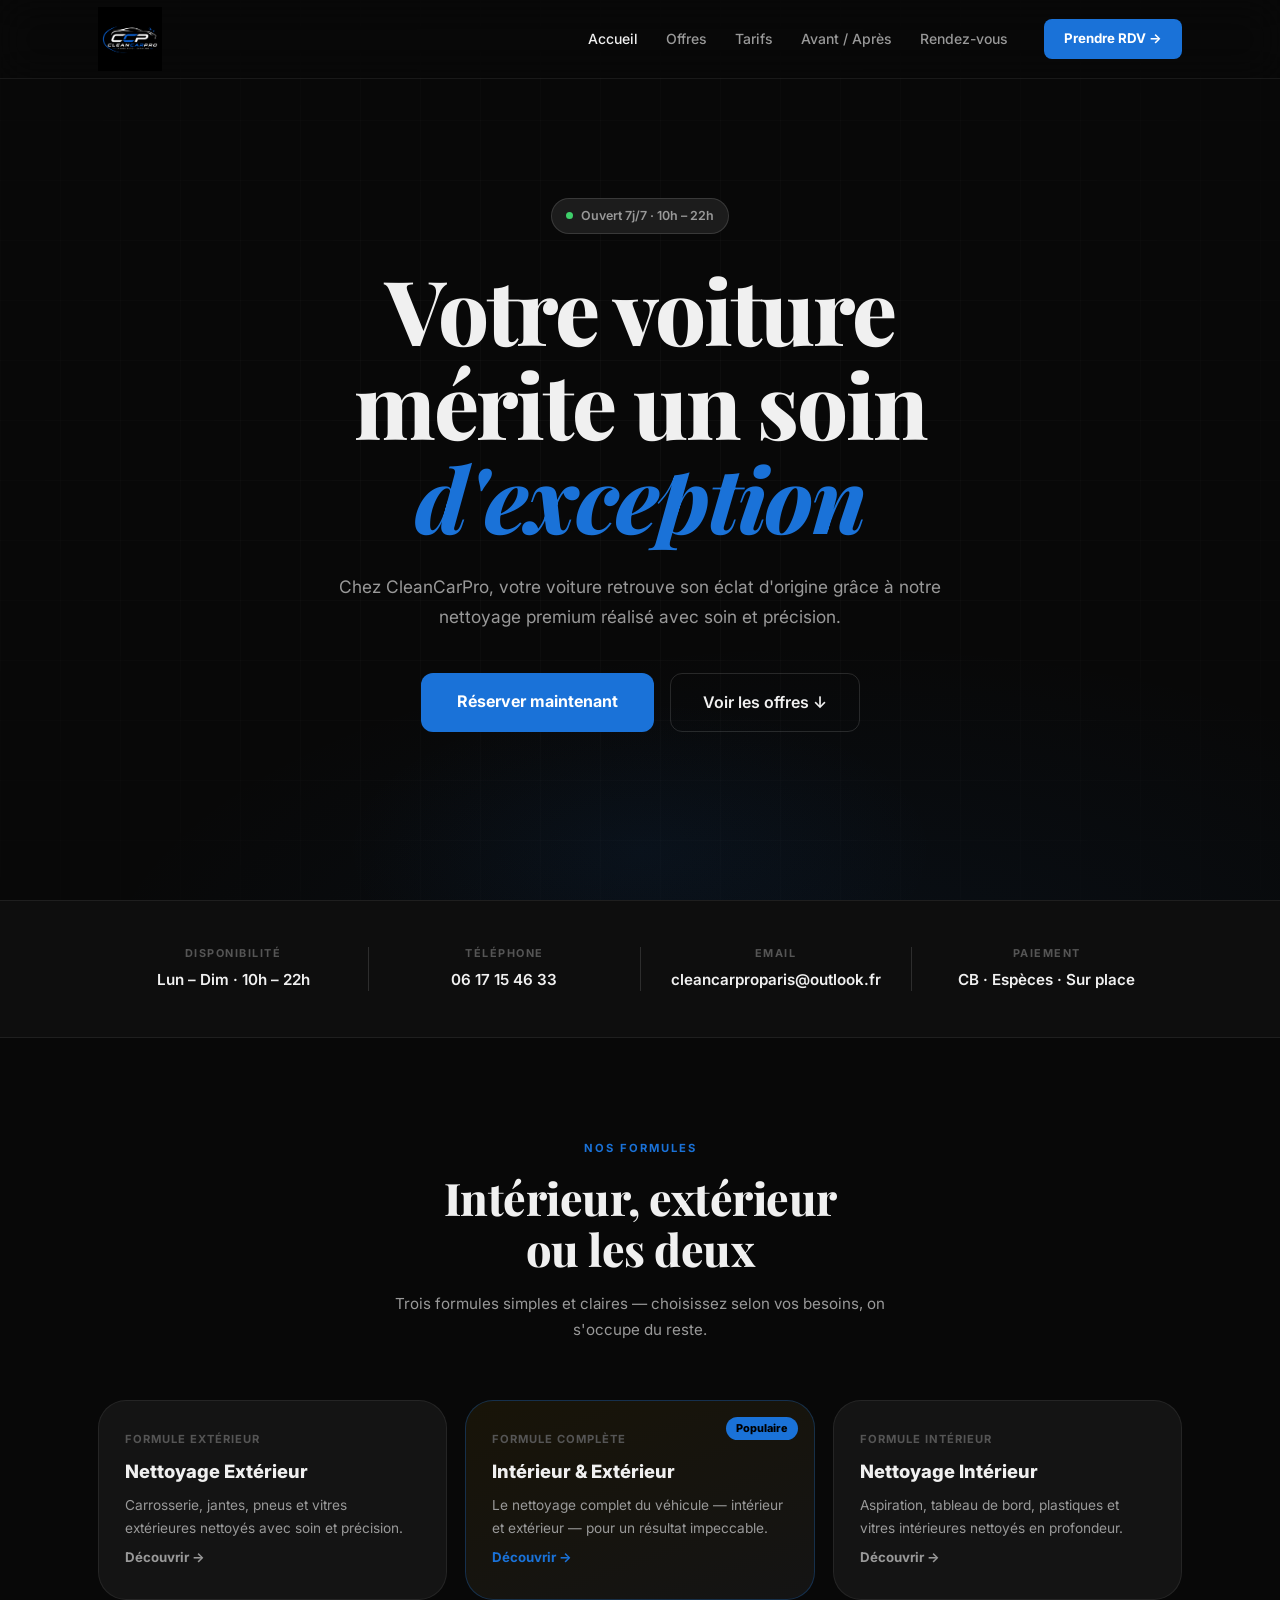
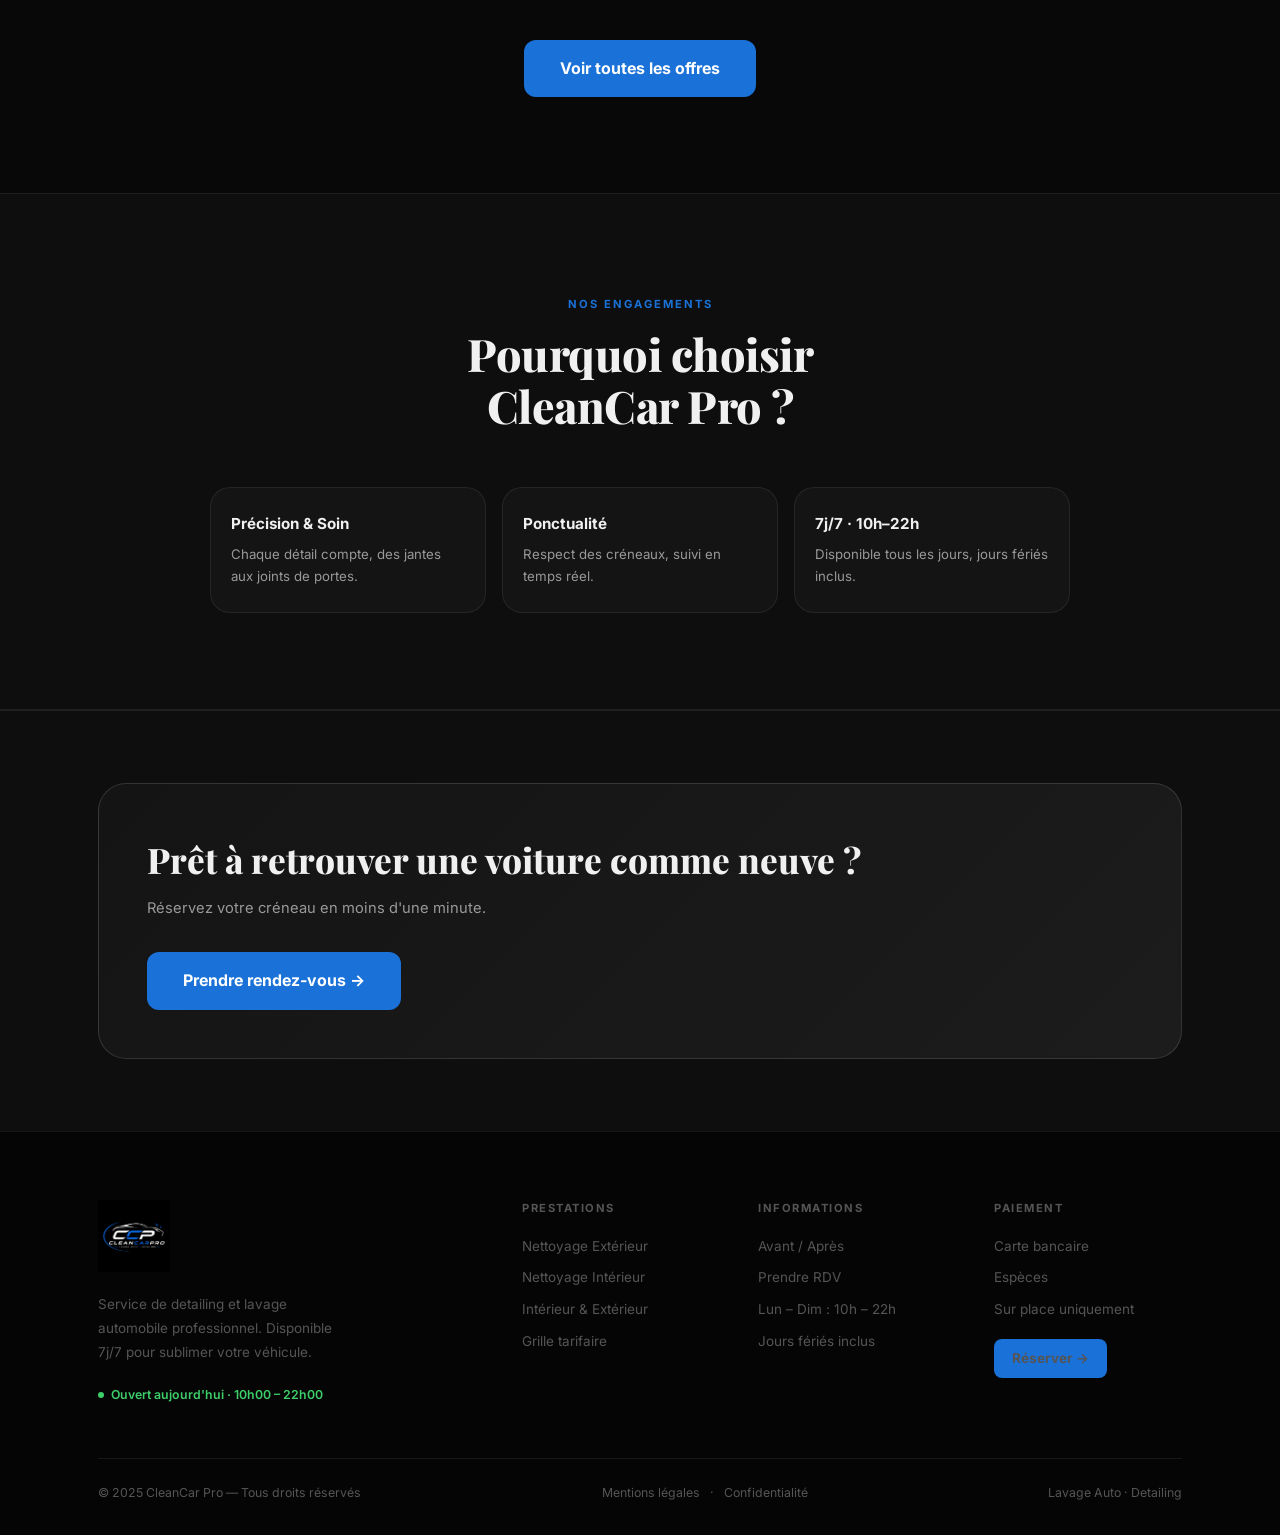
==== index.html @ b474e30a "CleanCar Pro - site complet" ====
<!DOCTYPE html>
<html lang="fr">
<head> <meta charset="UTF-8"/> <meta name="viewport" content="width=device-width, initial-scale=1.0"/> <title>CleanCar Pro — Accueil</title> <link rel="stylesheet" href="style.css"/> <link href="https://fonts.googleapis.com/css2?family=Inter:wght@300;400;500;600;700;800;900&family=Playfair+Display:ital,wght@0,700;0,800;1,700;1,800&display=swap" rel="stylesheet"/>
</head>
<body> <nav id="navbar"> <div class="nav-inner"> <a href="index.html" class="logo"> <img src="logo.png" alt="CleanCar Pro" class="logo-img"/> </a> <ul class="nav-links"> <li><a href="index.html" class="active">Accueil</a></li> <li><a href="offres.html">Offres</a></li> <li><a href="tarifs.html">Tarifs</a></li> <li><a href="avant-apres.html">Avant / Après</a></li> <li><a href="rendez-vous.html">Rendez-vous</a></li> </ul> <a href="rendez-vous.html" class="nav-cta">Prendre RDV →</a> <button class="burger" id="burgerBtn" aria-label="Menu"><span></span><span></span><span></span></button> </div> <div class="mobile-nav" id="mobileNav"> <a href="index.html">Accueil</a> <a href="offres.html">Offres</a> <a href="tarifs.html">Tarifs</a> <a href="avant-apres.html">Avant / Après</a> <a href="rendez-vous.html">Rendez-vous</a> <a href="rendez-vous.html" class="mobile-cta-link">Prendre RDV →</a> </div> </nav> <!--  HERO  --> <section id="hero"> <div class="hero-bg-grid"></div> <div class="hero-glow"></div> <div class="hero-inner"> <div class="hero-left"> <div class="hero-label"> <span class="pulse-dot"></span>
          Ouvert 7j/7 · 10h – 22h
        </div> <h1>Votre voiture<br/>mérite un soin<br/><em>d'exception</em></h1> <p class="hero-desc">Chez CleanCarPro, votre voiture retrouve son éclat d'origine grâce à notre nettoyage premium réalisé avec soin et précision.</p> <div class="hero-ctas"> <a href="rendez-vous.html" class="btn-gold">Réserver maintenant</a> <a href="offres.html" class="btn-ghost">Voir les offres ↓</a> </div> </div> </div> </section> <!-- INFO BAR --> <div class="info-bar"> <div class="container"> <div class="info-bar-row"> <div class="info-bar-item"> <div class="info-bar-label">Disponibilité</div> <div class="info-bar-value">Lun – Dim · 10h – 22h</div> </div> <div class="info-bar-sep"></div> <div class="info-bar-item"> <div class="info-bar-label">Téléphone</div> <div class="info-bar-value"><a href="tel:0617154633">06 17 15 46 33</a></div> </div> <div class="info-bar-sep"></div> <div class="info-bar-item"> <div class="info-bar-label">Email</div> <div class="info-bar-value"><a href="mailto:cleancarproparis@outlook.fr">cleancarproparis@outlook.fr</a></div> </div> <div class="info-bar-sep"></div> <div class="info-bar-item"> <div class="info-bar-label">Paiement</div> <div class="info-bar-value">CB · Espèces · Sur place</div> </div> </div> </div> </div> <!--  FORMULES APERÇU  --> <section class="section-light"> <div class="container"> <div class="section-header"> <div class="section-tag">Nos Formules</div> <h2>Intérieur, extérieur<br/>ou les deux</h2> <p>Trois formules simples et claires — choisissez selon vos besoins, on s'occupe du reste.</p> </div> <div class="cards-3"> <div class="offer-card" data-reveal> <div class="oc-tier">Formule Extérieur</div> <h3>Nettoyage Extérieur</h3> <p>Carrosserie, jantes, pneus et vitres extérieures nettoyés avec soin et précision.</p> <a href="offres.html" class="oc-link">Découvrir →</a> </div> <div class="offer-card featured" data-reveal> <div class="oc-pop">Populaire</div> <div class="oc-tier">Formule Complète</div> <h3>Intérieur & Extérieur</h3> <p>Le nettoyage complet du véhicule — intérieur et extérieur — pour un résultat impeccable.</p> <a href="offres.html" class="oc-link gold">Découvrir →</a> </div> <div class="offer-card" data-reveal> <div class="oc-tier">Formule Intérieur</div> <h3>Nettoyage Intérieur</h3> <p>Aspiration, tableau de bord, plastiques et vitres intérieures nettoyés en profondeur.</p> <a href="offres.html" class="oc-link">Découvrir →</a> </div> </div> <div class="center-cta"> <a href="offres.html" class="btn-gold">Voir toutes les offres</a> </div> </div> </section> <!--  POURQUOI NOUS  --> <section class="section-dark"> <div class="container"> <div class="section-header"> <div class="section-tag">Nos engagements</div> <h2>Pourquoi choisir<br/>CleanCar Pro ?</h2> </div> <div class="why-grid"> <div class="why-item" data-reveal><h4>Précision & Soin</h4><p>Chaque détail compte, des jantes aux joints de portes.</p></div> <div class="why-item" data-reveal><h4>Ponctualité</h4><p>Respect des créneaux, suivi en temps réel.</p></div> <div class="why-item" data-reveal><h4>7j/7 · 10h–22h</h4><p>Disponible tous les jours, jours fériés inclus.</p></div> </div> </div> </section> <!--  CTA BANNER  --> <section class="cta-banner"> <div class="container"> <div class="cta-banner-inner"> <div> <h2>Prêt à retrouver une voiture comme neuve ?</h2> <p>Réservez votre créneau en moins d'une minute.</p> </div> <a href="rendez-vous.html" class="btn-gold">Prendre rendez-vous →</a> </div> </div> </section> <footer id="site-footer"> <div class="container"> <div class="footer-top"> <div class="footer-brand"> <a href="index.html" class="logo" style="display:inline-block;margin-bottom:14px"> <img src="logo.png" alt="CleanCar Pro" class="footer-logo-img"/> </a> <p>Service de detailing et lavage automobile professionnel. Disponible 7j/7 pour sublimer votre véhicule.</p> <div class="footer-open"><span class="live-dot"></span> Ouvert aujourd'hui · 10h00 – 22h00</div> </div> <div class="footer-col"> <h5>Prestations</h5> <ul> <li><a href="offres.html">Nettoyage Extérieur</a></li> <li><a href="offres.html">Nettoyage Intérieur</a></li> <li><a href="offres.html">Intérieur & Extérieur</a></li> <li><a href="tarifs.html">Grille tarifaire</a></li> </ul> </div> <div class="footer-col"> <h5>Informations</h5> <ul> <li><a href="avant-apres.html">Avant / Après</a></li> <li><a href="rendez-vous.html">Prendre RDV</a></li> <li>Lun – Dim : 10h – 22h</li> <li>Jours fériés inclus</li> </ul> </div> <div class="footer-col"> <h5>Paiement</h5> <ul> <li> Carte bancaire</li> <li> Espèces</li> <li> Sur place uniquement</li> </ul> <a href="rendez-vous.html" class="footer-rdv">Réserver →</a> </div> </div> <div class="footer-bottom"> <span>© 2025 CleanCar Pro — Tous droits réservés</span> <div class="footer-legal-links"><a href="mentions-legales.html">Mentions légales</a><span>·</span><a href="confidentialite.html">Confidentialité</a></div> <span>Lavage Auto · Detailing</span> </div> </div> </footer> <script src="script.js"></script>
</body>
</html>
---- style.css ----
/* ════════════════════════════════════════════
   RESET & VARIABLES
════════════════════════════════════════════ */
*, *::before, *::after { box-sizing: border-box; margin: 0; padding: 0; }
:root {
  --bg:       #080808;
  --bg1:      #0e0e0e;
  --bg2:      #141414;
  --bg3:      #1c1c1c;
  --bg4:      #242424;
  --b:        rgba(255,255,255,0.07);
  --b2:       rgba(255,255,255,0.13);
  --gold:     #1a72d8;
  --gold2:    #3d8fe8;
  --green:    #3ecf6a;
  --text:     #f0f0f0;
  --text2:    #999;
  --text3:    #555;
  --r:        12px;
  --rl:       20px;
  --rxl:      28px;
}
html { scroll-behavior: smooth; }
body { font-family: 'Inter', sans-serif; background: var(--bg); color: var(--text); overflow-x: hidden; line-height: 1.6; }
.container { max-width: 1140px; margin: 0 auto; padding: 0 28px; }
a { text-decoration: none; }

/* ════════════════════════════════════════════
   TOPBAR
════════════════════════════════════════════ */

/* ════════════════════════════════════════════
   NAVBAR
════════════════════════════════════════════ */
#navbar {
  position: fixed; top: 0; left: 0; right: 0; z-index: 200;
  background: rgba(8,8,8,0.75);
  backdrop-filter: blur(20px);
  -webkit-backdrop-filter: blur(20px);
  border-bottom: 1px solid var(--b);
  transition: background .3s;
}
#navbar.solid { background: rgba(8,8,8,0.98); }
.nav-inner {
  max-width: 1140px; margin: 0 auto; padding: 0 28px;
  height: 78px; display: flex; align-items: center; justify-content: flex-start; gap: 36px;
}
.logo { display: flex; align-items: center; gap: 10px; }
.logo-mark {
  width: 34px; height: 34px; background: var(--gold); border-radius: 8px;
  display: flex; align-items: center; justify-content: center;
  font-weight: 900; font-size: .72rem; color: #000; letter-spacing: .5px; flex-shrink: 0;
}
.logo-text { font-size: 1.05rem; font-weight: 800; color: var(--text); letter-spacing: -.2px; }
.logo-text span { color: var(--gold); }
.logo-img {
  height: 64px;
  width: auto;
  display: block;
  object-fit: contain;
}
.nav-links { display: flex; list-style: none; gap: 28px; margin-left: auto; }
.nav-links a { color: var(--text2); font-size: .875rem; font-weight: 500; transition: color .2s; }
.nav-links a:hover, .nav-links a.active { color: var(--text); }
.nav-cta {
  background: var(--gold); color: #fff; padding: 9px 20px; border-radius: 8px;
  font-weight: 700; font-size: .83rem; white-space: nowrap; flex-shrink: 0;
  transition: background .2s, transform .15s;
}
.nav-cta:hover { background: var(--gold2); transform: translateY(-1px); }
.burger { display: none; flex-direction: column; gap: 5px; background: none; border: none; cursor: pointer; margin-left: auto; }
.burger span { display: block; width: 22px; height: 2px; background: var(--text); border-radius: 2px; transition: .3s; }
.burger.open span:nth-child(1) { transform: rotate(45deg) translate(5px,5px); }
.burger.open span:nth-child(2) { opacity: 0; }
.burger.open span:nth-child(3) { transform: rotate(-45deg) translate(5px,-5px); }
.mobile-nav { display: none; flex-direction: column; border-top: 1px solid var(--b); padding: 12px 28px 20px; gap: 2px; }
.mobile-nav.show { display: flex; }
.mobile-nav a { color: var(--text2); padding: 11px 0; font-size: .98rem; font-weight: 500; border-bottom: 1px solid var(--b); }
.mobile-nav a:hover { color: var(--text); }
.mobile-cta-link { margin-top: 12px !important; text-align: center; background: var(--gold); color: #fff !important; padding: 13px; border-radius: 10px; font-weight: 700; border: none; }

/* ════════════════════════════════════════════
   HERO (PAGE ACCUEIL)
════════════════════════════════════════════ */
#hero {
  min-height: 100vh; display: flex; align-items: center;
  padding: 130px 48px 100px; position: relative; overflow: hidden;
  background: radial-gradient(ellipse 90% 60% at 65% 110%, rgba(26,114,216,.07) 0%, transparent 65%), #080808;
}
.hero-bg-grid {
  position: absolute; inset: 0; opacity: .4;
  background-image: linear-gradient(var(--b) 1px, transparent 1px), linear-gradient(90deg, var(--b) 1px, transparent 1px);
  background-size: 60px 60px;
  mask-image: radial-gradient(ellipse 80% 80% at 50% 50%, black, transparent);
}
.hero-glow {
  position: absolute; bottom: -100px; left: 50%; transform: translateX(-50%);
  width: 600px; height: 300px;
  background: radial-gradient(ellipse, rgba(26,114,216,.06) 0%, transparent 70%);
  pointer-events: none;
}
.hero-inner {
  max-width: 1400px; margin: 0 auto; width: 100%;
  display: flex; flex-direction: column; align-items: center; text-align: center; position: relative;
}
.hero-right { display: none; }
.hero-label {
  display: inline-flex; align-items: center; gap: 8px;
  background: var(--bg3); border: 1px solid var(--b2);
  padding: 7px 14px; border-radius: 100px;
  font-size: .78rem; font-weight: 600; color: var(--text2); margin: 0 auto 28px; width: fit-content;
}
.pulse-dot {
  width: 7px; height: 7px; border-radius: 50%; background: var(--green);
  animation: pulse 2s infinite;
}
@keyframes pulse {
  0%   { box-shadow: 0 0 0 0 rgba(62,207,106,.5); }
  70%  { box-shadow: 0 0 0 7px rgba(62,207,106,0); }
  100% { box-shadow: 0 0 0 0 rgba(62,207,106,0); }
}
.hero-left h1 {
  font-family: 'Playfair Display', serif;
  font-size: clamp(3.4rem, 7vw, 6.5rem); font-weight: 800;
  line-height: 1.05; letter-spacing: -2px; margin-bottom: 28px;
}
.hero-left h1 em { color: var(--gold); font-style: italic; }
.hero-desc { font-size: 1.08rem; color: var(--text2); line-height: 1.75; max-width: 680px; margin: 0 auto 40px; }
.hero-ctas { display: flex; gap: 16px; flex-wrap: wrap; margin-bottom: 0; justify-content: center; }
.hero-pills { display: flex; gap: 20px; flex-wrap: wrap; justify-content: center; }
.pill {
  display: flex; align-items: center; gap: 7px;
  background: var(--bg2); border: 1px solid var(--b);
  padding: 8px 14px; border-radius: 100px;
  font-size: .78rem; font-weight: 500; color: var(--text2);
}

/* ════════════════════════════════════════════
   INFO BAR
════════════════════════════════════════════ */
.info-bar {
  background: var(--bg1);
  border-top: 1px solid var(--b);
  border-bottom: 1px solid var(--b);
  padding: 32px 0;
}
.info-bar-row {
  display: flex; align-items: center; justify-content: center;
  flex-wrap: wrap; gap: 0;
}
.info-bar-item {
  flex: 1; min-width: 180px; text-align: center; padding: 12px 24px;
}
.info-bar-label {
  font-size: .68rem; font-weight: 700; text-transform: uppercase;
  letter-spacing: 1.5px; color: var(--text3); margin-bottom: 6px;
}
.info-bar-value {
  font-size: .95rem; font-weight: 600; color: var(--text);
}
.info-bar-value a {
  color: var(--text); transition: color .2s;
}
.info-bar-value a:hover { color: var(--gold); }
.info-bar-sep {
  width: 1px; height: 44px; background: var(--b2); flex-shrink: 0;
}

/* ════════════════════════════════════════════
   SECTIONS
════════════════════════════════════════════ */
/* ════════════════════════════════════════════
   BARRE CONTACT
════════════════════════════════════════════ */
.contact-bar {
  background: var(--bg2);
  border-top: 1px solid var(--b);
  border-bottom: 1px solid var(--b);
}
.contact-bar-inner {
  max-width: 1140px; margin: 0 auto; padding: 0 28px;
  height: 56px; display: flex; align-items: center; justify-content: center;
  gap: 32px;
}
.contact-bar-item {
  display: flex; align-items: center; gap: 8px;
  font-size: .85rem; font-weight: 500; color: var(--text2);
  text-decoration: none; transition: color .2s;
}
.contact-bar-item:hover { color: var(--text); }
.contact-bar-icon { font-size: .95rem; }
.contact-bar-sep {
  width: 1px; height: 20px; background: var(--b2);
}

.section-light { background: var(--bg); padding: 96px 0; }
.section-dark { background: var(--bg1); padding: 96px 0; border-top: 1px solid var(--b); border-bottom: 1px solid var(--b); }
.section-header { text-align: center; margin-bottom: 56px; }
.section-tag { display: inline-block; font-size: .7rem; font-weight: 700; letter-spacing: 2px; text-transform: uppercase; color: var(--gold); margin-bottom: 14px; }
.section-header h2 {
  font-family: 'Playfair Display', serif;
  font-size: clamp(1.9rem, 3.5vw, 2.8rem); font-weight: 800;
  line-height: 1.15; letter-spacing: -.5px; margin-bottom: 16px;
}
.section-header p { font-size: .95rem; color: var(--text2); max-width: 500px; margin: 0 auto; line-height: 1.75; }

/* ════════════════════════════════════════════
   PAGE HERO
════════════════════════════════════════════ */
.page-hero {
  background: var(--bg1); border-bottom: 1px solid var(--b);
  padding: 130px 0 72px; text-align: center;
}
.page-hero .section-tag { margin-bottom: 14px; }
.page-hero h1 {
  font-family: 'Playfair Display', serif;
  font-size: clamp(2.2rem, 4vw, 3.4rem); font-weight: 800;
  line-height: 1.15; letter-spacing: -.5px; margin-bottom: 18px;
}
.page-hero p { font-size: .98rem; color: var(--text2); max-width: 520px; margin: 0 auto; line-height: 1.75; }

/* ════════════════════════════════════════════
   BUTTONS
════════════════════════════════════════════ */
.btn-gold {
  display: inline-block; background: var(--gold); color: #fff;
  padding: 16px 36px; border-radius: 12px; font-weight: 700; font-size: 1rem;
  border: none; cursor: pointer; transition: background .2s, transform .15s, box-shadow .2s;
}
.btn-gold:hover { background: var(--gold2); transform: translateY(-2px); box-shadow: 0 8px 28px rgba(26,114,216,.3); }
.btn-ghost {
  display: inline-block; background: transparent; color: var(--text);
  padding: 16px 32px; border-radius: 12px; font-weight: 600; font-size: 1rem;
  border: 1px solid var(--b2); cursor: pointer; transition: border-color .2s, background .2s;
}
.btn-ghost:hover { border-color: rgba(255,255,255,.25); background: var(--bg3); }

/* ════════════════════════════════════════════
   CARDS ACCUEIL
════════════════════════════════════════════ */
.cards-3 { display: grid; grid-template-columns: repeat(3,1fr); gap: 18px; margin-bottom: 40px; }
.offer-card {
  background: var(--bg2); border: 1px solid var(--b);
  border-radius: var(--rxl); padding: 30px 26px;
  display: flex; flex-direction: column; gap: 8px; position: relative;
  transition: transform .3s, border-color .3s, box-shadow .3s;
}
.offer-card:hover { transform: translateY(-5px); border-color: var(--b2); box-shadow: 0 20px 60px rgba(0,0,0,.4); }
.offer-card.featured { border-color: rgba(26,114,216,.3); background: linear-gradient(160deg, #181408, #141414); }
.offer-card.featured:hover { border-color: rgba(26,114,216,.6); box-shadow: 0 20px 60px rgba(26,114,216,.1); }
.oc-pop { position: absolute; top: 16px; right: 16px; background: var(--gold); color: #000; font-size: .68rem; font-weight: 800; padding: 3px 10px; border-radius: 100px; }
.oc-icon:empty { display: none; }
.oc-icon { font-size: 1.8rem; }
.oc-tier { font-size: .7rem; font-weight: 700; color: var(--text3); text-transform: uppercase; letter-spacing: 1px; }
.offer-card h3 { font-size: 1.15rem; font-weight: 800; }
.offer-card p { font-size: .855rem; color: var(--text2); line-height: 1.65; flex: 1; }
.oc-link { font-size: .83rem; font-weight: 700; color: var(--text2); transition: color .2s; }
.oc-link:hover, .oc-link.gold { color: var(--gold); }
.center-cta { text-align: center; }

/* ════════════════════════════════════════════
   WHY GRID
════════════════════════════════════════════ */
.why-grid { display: grid; grid-template-columns: repeat(3,1fr); gap: 16px; max-width: 860px; margin: 0 auto; }
.why-item {
  background: var(--bg2); border: 1px solid var(--b);
  border-radius: var(--rl); padding: 24px 20px;
  transition: transform .25s;
}
.why-item:hover { transform: translateY(-3px); }
.why-icon:empty { display: none; }
.why-icon { font-size: 1.6rem; margin-bottom: 12px; }
.why-item h4 { font-size: .95rem; font-weight: 700; margin-bottom: 8px; }
.why-item p { font-size: .83rem; color: var(--text2); line-height: 1.65; }

/* ════════════════════════════════════════════
   CTA BANNER
════════════════════════════════════════════ */
.cta-banner { background: var(--bg1); border-top: 1px solid var(--b); padding: 72px 0; }
.cta-banner-inner {
  display: flex; align-items: center; justify-content: space-between;
  gap: 32px; flex-wrap: wrap;
  background: linear-gradient(135deg, var(--bg2), var(--bg3));
  border: 1px solid var(--b2); border-radius: var(--rxl);
  padding: 48px 48px;
}
.cta-banner-inner h2 { font-family: 'Playfair Display', serif; font-size: clamp(1.5rem,3vw,2.2rem); font-weight: 800; margin-bottom: 8px; }
.cta-banner-inner p { font-size: .92rem; color: var(--text2); }

/* ════════════════════════════════════════════
   SERVICES (PAGE OFFRES)
════════════════════════════════════════════ */
.services-layout { display: grid; grid-template-columns: repeat(3,1fr); gap: 20px; }
.svc-card {
  background: var(--bg2); border: 1px solid var(--b);
  border-radius: var(--rxl); padding: 36px 28px;
  display: flex; flex-direction: column; position: relative;
  transition: transform .3s, border-color .3s, box-shadow .3s;
}
.svc-card:hover { transform: translateY(-5px); border-color: var(--b2); box-shadow: 0 24px 64px rgba(0,0,0,.45); }
.svc-card.svc-featured { border-color: rgba(26,114,216,.3); background: linear-gradient(160deg,#181408,#141414); }
.svc-card.svc-featured:hover { border-color: rgba(26,114,216,.6); box-shadow: 0 24px 64px rgba(26,114,216,.1); }
.svc-pop-badge { position: absolute; top: 20px; right: 20px; background: var(--gold); color: #000; font-size: .68rem; font-weight: 800; padding: 4px 10px; border-radius: 100px; }
.svc-num { font-size: .68rem; font-weight: 800; color: var(--text3); letter-spacing: 2px; margin-bottom: 18px; }
.svc-icon-wrap {
  width: 50px; height: 50px; background: var(--gold);
  border-radius: var(--r); margin-bottom: 22px;
  opacity: 0.15;
}
.svc-icon-wrap:empty { display: none; }
.svc-featured .svc-icon-wrap { background: rgba(26,114,216,.1); border-color: rgba(26,114,216,.3); }
.svc-tier { font-size: .7rem; font-weight: 700; color: var(--text3); text-transform: uppercase; letter-spacing: 1px; margin-bottom: 7px; }
.svc-tier.gold { color: var(--gold); }
.svc-card h3 { font-size: 1.25rem; font-weight: 800; margin-bottom: 10px; }
.svc-card > p { font-size: .858rem; color: var(--text2); line-height: 1.7; margin-bottom: 20px; }
.svc-list { list-style: none; display: flex; flex-direction: column; gap: 8px; margin-bottom: 28px; flex: 1; }
.svc-list li { font-size: .835rem; color: var(--text2); padding-left: 18px; position: relative; }
.svc-list li::before { content: '✓'; position: absolute; left: 0; color: var(--green); font-weight: 700; font-size: .75rem; top: 1px; }
.svc-featured .svc-list li::before { color: var(--gold); }
.svc-bottom { display: flex; align-items: center; justify-content: space-between; padding-top: 20px; border-top: 1px solid var(--b); margin-top: auto; gap: 12px; }
.svc-price { font-size: .8rem; color: var(--text3); }
.svc-price strong { color: var(--text); font-size: .92rem; }
.gold-text { color: var(--gold) !important; }
.btn-svc {
  background: var(--bg3); color: var(--text); border: 1px solid var(--b2);
  padding: 9px 18px; border-radius: 8px; font-size: .8rem; font-weight: 600;
  cursor: pointer; transition: all .2s; white-space: nowrap;
}
.btn-svc:hover { background: var(--bg4); }
.btn-svc-gold { background: var(--gold); color: #fff; border-color: var(--gold); }
.btn-svc-gold:hover { background: var(--gold2); border-color: var(--gold2); }

/* ADD-ONS */
.addons-grid { display: grid; grid-template-columns: repeat(4,1fr); gap: 16px; }
.addon-card {
  background: var(--bg2); border: 1px solid var(--b);
  border-radius: var(--rl); padding: 22px 20px;
  display: flex; gap: 14px; align-items: flex-start;
  transition: transform .25s, border-color .25s;
}
.addon-card:hover { transform: translateY(-3px); border-color: var(--b2); }
.addon-icon { font-size: 1.8rem; flex-shrink: 0; }
.addon-card strong { display: block; font-size: .9rem; font-weight: 700; margin-bottom: 5px; }
.addon-card p { font-size: .8rem; color: var(--text2); line-height: 1.55; margin: 0; }

/* ════════════════════════════════════════════
   TARIFS
════════════════════════════════════════════ */
.tarif-wrap { border-radius: var(--rl); overflow: hidden; border: 1px solid var(--b); margin-bottom: 20px; }
.tarif-table { width: 100%; border-collapse: collapse; }
.tarif-table thead { background: var(--bg3); }
.tarif-table th { padding: 16px 20px; text-align: left; border-bottom: 1px solid var(--b); }
.th-inner { display: flex; align-items: center; gap: 8px; font-size: .78rem; font-weight: 700; color: var(--text2); text-transform: uppercase; letter-spacing: .5px; }
.tarif-table td { padding: 18px 20px; border-bottom: 1px solid var(--b); }
.tarif-table tbody tr:last-child td { border-bottom: none; }
.tarif-table tbody tr:hover td { background: rgba(255,255,255,.02); }
.row-highlight td { background: rgba(26,114,216,.03); }
.row-highlight:hover td { background: rgba(26,114,216,.06) !important; }
.tarif-name { display: flex; align-items: center; gap: 8px; font-weight: 600; font-size: .9rem; }
.pop-chip { background: rgba(26,114,216,.15); color: var(--gold); font-size: .67rem; font-weight: 700; padding: 2px 8px; border-radius: 100px; }
.price { font-weight: 700; font-size: .95rem; color: var(--text2); }
.price.gold { color: var(--gold); }
.tarif-note { text-align: center; font-size: .82rem; color: var(--text3); padding: 13px 20px; background: var(--bg2); border: 1px solid var(--b); border-radius: var(--r); margin-bottom: 44px; display: block; }

/* PAYMENT */
.payment-block { background: var(--bg2); border: 1px solid var(--b); border-radius: var(--rxl); padding: 40px; }
.pay-title-row { display: flex; align-items: center; justify-content: space-between; flex-wrap: wrap; gap: 12px; margin-bottom: 10px; }
.pay-title-row h3 { font-size: 1.2rem; font-weight: 800; }
.secure-badge { background: rgba(62,207,106,.1); color: var(--green); border: 1px solid rgba(62,207,106,.25); padding: 5px 14px; border-radius: 100px; font-size: .77rem; font-weight: 700; }
.payment-block > p { color: var(--text2); font-size: .9rem; margin-bottom: 26px; }
.pay-methods { display: flex; align-items: center; gap: 20px; flex-wrap: wrap; }
.pay-method { display: flex; align-items: center; gap: 14px; background: var(--bg3); border: 1px solid var(--b2); border-radius: var(--rl); padding: 18px 24px; flex: 1; min-width: 190px; }
.pay-icon { font-size: 1.9rem; }
.pay-method strong { display: block; font-size: .95rem; font-weight: 700; }
.pay-method span { font-size: .78rem; color: var(--text3); }
.pay-or { color: var(--text3); font-size: .85rem; font-weight: 600; flex-shrink: 0; }

/* FAQ */
.faq-block { margin-top: 60px; }
.faq-list { display: flex; flex-direction: column; gap: 12px; }
.faq-item { background: var(--bg2); border: 1px solid var(--b); border-radius: var(--rl); padding: 22px 26px; }
.faq-q { font-weight: 700; font-size: .95rem; margin-bottom: 8px; }
.faq-a { font-size: .875rem; color: var(--text2); line-height: 1.7; }

/* ════════════════════════════════════════════
   AVANT / APRÈS
════════════════════════════════════════════ */
.aa-grid { display: grid; grid-template-columns: repeat(3,1fr); gap: 22px; margin-bottom: 28px; }
.aa-item { display: flex; flex-direction: column; gap: 14px; }
.aa-label-row { display: flex; align-items: center; justify-content: space-between; }
.aa-badge { font-size: .72rem; font-weight: 700; padding: 4px 12px; border-radius: 100px; background: rgba(26,114,216,.12); color: var(--gold); border: 1px solid rgba(26,114,216,.25); }
.aa-badge.prestige { background: rgba(160,110,240,.12); color: #a06ef0; border-color: rgba(160,110,240,.25); }
.aa-badge.essentiel { background: rgba(62,207,106,.1); color: var(--green); border-color: rgba(62,207,106,.25); }
.aa-vehicle { font-size: .75rem; color: var(--text3); font-weight: 600; }
.slider-wrap {
  position: relative; width: 100%; height: 240px;
  border-radius: var(--rl); overflow: hidden; cursor: ew-resize;
  border: 1px solid var(--b2); user-select: none;
}
.slider-before, .slider-after { position: absolute; inset: 0; }
.slider-after { clip-path: inset(0 50% 0 0); transition: none; }
.fake-img {
  width: 100%; height: 100%; position: relative;
  display: flex; align-items: center; justify-content: center;
}
/* Before = dark grungy */
.before-img { background: linear-gradient(135deg, #1a1208 0%, #2a1e0a 40%, #3d2d12 100%); }
.b2 { background: linear-gradient(135deg, #130d18 0%, #1e1024 40%, #2d1830 100%); }
.b3 { background: linear-gradient(135deg, #0a1018 0%, #0d1520 40%, #121a28 100%); }
/* After = bright clean */
.after-img { background: linear-gradient(135deg, #0a1a0f 0%, #0d2218 40%, #103020 100%); }
.a2 { background: linear-gradient(135deg, #0d0a1a 0%, #120d22 40%, #18103a 100%); }
.a3 { background: linear-gradient(135deg, #070e18 0%, #0a1220 40%, #0e1930 100%); }
.img-overlay { position: absolute; inset: 0; }
.dirty {
  background: repeating-linear-gradient(
    45deg, rgba(180,120,0,.04) 0px, rgba(180,120,0,.04) 2px,
    transparent 2px, transparent 8px
  );
}
.dirty::after {
  content: ''; position: absolute; inset: 0;
  background: radial-gradient(ellipse 60% 40% at 50% 50%, rgba(100,60,0,.15) 0%, transparent 70%);
}
.clean { background: radial-gradient(ellipse 60% 60% at 50% 50%, rgba(26,114,216,.04) 0%, transparent 70%); }
.img-label {
  font-size: .72rem; font-weight: 800; letter-spacing: 2px;
  color: rgba(255,255,255,.7); text-transform: uppercase;
  background: rgba(0,0,0,.5); padding: 5px 12px; border-radius: 100px;
  border: 1px solid rgba(255,255,255,.15);
}
.img-label.after { color: rgba(26,114,216,.9); border-color: rgba(26,114,216,.3); }
.slider-label-before {
  position: absolute; top: 12px; left: 12px; z-index: 11; pointer-events: none;
}
.slider-label-after {
  position: absolute; top: 12px; right: 12px; z-index: 11; pointer-events: none;
}
.slider-handle {
  position: absolute; top: 0; bottom: 0; left: 50%;
  transform: translateX(-50%); width: 3px; z-index: 10;
  display: flex; flex-direction: column; align-items: center; cursor: ew-resize;
}
.handle-line { flex: 1; width: 2px; background: rgba(255,255,255,.6); }
.handle-btn {
  width: 36px; height: 36px; border-radius: 50%;
  background: var(--gold); color: #fff;
  display: flex; align-items: center; justify-content: center;
  font-size: .85rem; font-weight: 900; flex-shrink: 0;
  box-shadow: 0 4px 16px rgba(26,114,216,.4);
}
.aa-desc { font-size: .8rem; color: var(--text3); line-height: 1.6; }
.aa-notice { text-align: center; font-size: .78rem; color: var(--text3); padding: 14px; background: var(--bg2); border: 1px solid var(--b); border-radius: var(--r); }

/* REVIEW FORM */
.review-form-wrap {
  background: var(--bg2); border: 1px solid var(--b);
  border-radius: var(--rxl); padding: 36px;
  max-width: 700px; margin: 0 auto;
}
.star-rating { display: flex; gap: 8px; font-size: 2rem; cursor: pointer; margin-top: 4px; }
.star-rating span { color: var(--text3); transition: color .15s; user-select: none; line-height: 1; }
.star-rating span.active { color: var(--gold); }
.no-reviews-msg { text-align: center; color: var(--text3); font-size: .9rem; padding: 40px 0; }

/* REVIEWS */
.reviews-grid { display: grid; grid-template-columns: repeat(3,1fr); gap: 18px; }
.review-card { background: var(--bg2); border: 1px solid var(--b); border-radius: var(--rl); padding: 28px; display: flex; flex-direction: column; gap: 12px; }
.review-stars { color: var(--gold); font-size: 1rem; letter-spacing: 2px; }
.review-card p { font-size: .875rem; color: var(--text2); line-height: 1.7; flex: 1; font-style: italic; }
.review-author { display: flex; align-items: center; gap: 12px; }
.review-avatar { width: 36px; height: 36px; border-radius: 50%; background: var(--gold); color: #000; display: flex; align-items: center; justify-content: center; font-weight: 800; font-size: .85rem; flex-shrink: 0; }
.review-author strong { display: block; font-size: .875rem; font-weight: 700; }
.review-author span { font-size: .75rem; color: var(--text3); }

/* ════════════════════════════════════════════
   RENDEZ-VOUS
════════════════════════════════════════════ */
.resa-grid { display: grid; grid-template-columns: 1fr 1fr; gap: 24px; align-items: start; }
.dispo-block, .form-block { background: var(--bg2); border: 1px solid var(--b); border-radius: var(--rxl); padding: 32px; }
.dispo-head { display: flex; align-items: center; justify-content: space-between; margin-bottom: 22px; }
.dispo-head h3 { font-size: 1.05rem; font-weight: 800; }
.open-pill { display: flex; align-items: center; gap: 6px; background: rgba(62,207,106,.1); border: 1px solid rgba(62,207,106,.25); color: var(--green); padding: 4px 12px; border-radius: 100px; font-size: .73rem; font-weight: 700; }
.live-dot { width: 6px; height: 6px; border-radius: 50%; background: var(--green); animation: pulse 2s infinite; }
.dispo-schedule-row { display: flex; align-items: center; justify-content: space-between; background: var(--bg3); border: 1px solid var(--b); border-radius: var(--r); padding: 14px 16px; margin-bottom: 22px; gap: 12px; }
.dispo-days-info { display: flex; align-items: center; gap: 10px; }
.dispo-cal-icon { font-size: 1.2rem; }
.dispo-days-info strong { display: block; font-size: .88rem; font-weight: 700; }
.dispo-days-info span { font-size: .73rem; color: var(--text3); }
.dispo-time-badge { font-size: .92rem; font-weight: 800; color: var(--gold); white-space: nowrap; }
.slot-section-label { font-size: .72rem; font-weight: 700; color: var(--text3); text-transform: uppercase; letter-spacing: 1px; margin-bottom: 10px; }
.day-selector { display: flex; gap: 6px; flex-wrap: wrap; margin-bottom: 4px; }
.day-btn { flex: 1; min-width: 36px; padding: 9px 4px; text-align: center; background: var(--bg3); border: 1px solid var(--b); border-radius: 8px; font-size: .76rem; font-weight: 700; color: var(--text2); cursor: pointer; transition: all .15s; }
.day-btn:hover { border-color: var(--b2); color: var(--text); }
.day-btn.active { background: var(--gold); color: #fff; border-color: var(--gold); }
.time-grid { display: grid; grid-template-columns: repeat(4,1fr); gap: 6px; }
.time-btn { padding: 8px 2px; text-align: center; background: var(--bg3); border: 1px solid var(--b); border-radius: 7px; font-size: .74rem; font-weight: 600; color: var(--text2); cursor: pointer; transition: all .15s; }
.time-btn:hover { border-color: rgba(26,114,216,.4); color: var(--text); }
.time-btn.active { background: rgba(26,114,216,.14); border-color: var(--gold); color: var(--gold); font-weight: 700; }
.time-btn.active-2h { background: rgba(26,114,216,.07); border-color: rgba(26,114,216,.4); color: var(--gold2); font-weight: 600; }
.time-btn:disabled { opacity: .3; cursor: not-allowed; }
.slot-legend { display: flex; gap: 16px; margin-top: 10px; font-size: .74rem; color: var(--text3); }
.legend-dot { display: inline-block; width: 8px; height: 8px; border-radius: 50%; margin-right: 4px; }
.legend-dot.free { background: var(--bg3); border: 1px solid var(--b2); }
.legend-dot.chosen { background: var(--gold); }
.info-block { background: var(--bg2); border: 1px solid var(--b); border-radius: var(--rxl); padding: 28px; margin-top: 20px; }
.info-block h4 { font-size: .95rem; font-weight: 800; margin-bottom: 18px; }
.info-list { display: flex; flex-direction: column; gap: 14px; }
.info-row { display: flex; align-items: flex-start; gap: 14px; }
.info-icon { font-size: 1.4rem; flex-shrink: 0; }
.info-row strong { display: block; font-size: .875rem; font-weight: 700; margin-bottom: 3px; }
.info-row p { font-size: .8rem; color: var(--text2); margin: 0; line-height: 1.5; }

/* FORM */
.form-block h3 { font-size: 1.05rem; font-weight: 800; margin-bottom: 20px; }
.form-row-2 { display: grid; grid-template-columns: 1fr 1fr; gap: 12px; }
.form-field { margin-bottom: 14px; }
.form-field label { display: block; font-size: .78rem; font-weight: 600; color: var(--text2); margin-bottom: 6px; }
.form-field input, .form-field select, .form-field textarea {
  width: 100%; background: var(--bg3); border: 1px solid var(--b);
  border-radius: 9px; padding: 11px 14px; color: var(--text);
  font-family: inherit; font-size: .875rem; outline: none;
  transition: border-color .2s, box-shadow .2s;
}
.form-field input:focus, .form-field select:focus, .form-field textarea:focus {
  border-color: rgba(26,114,216,.5); box-shadow: 0 0 0 3px rgba(26,114,216,.08);
}
.form-field select option { background: var(--bg2); }
.form-field textarea { resize: vertical; }
.slot-recap { display: flex; align-items: center; gap: 10px; background: rgba(26,114,216,.07); border: 1px solid rgba(26,114,216,.2); border-radius: 9px; padding: 12px 16px; margin-bottom: 16px; font-size: .84rem; color: var(--gold); font-weight: 600; }
.btn-submit { width: 100%; background: var(--gold); color: #fff; border: none; padding: 15px; border-radius: 10px; font-weight: 800; font-size: .95rem; cursor: pointer; letter-spacing: .2px; transition: background .2s, transform .15s, box-shadow .2s; }
.btn-submit:hover { background: var(--gold2); transform: translateY(-2px); box-shadow: 0 8px 28px rgba(26,114,216,.3); }
.form-notice { text-align: center; font-size: .75rem; color: var(--text3); margin-top: 10px; }
.rgpd-field { margin-bottom: 16px; }
.rgpd-label { display: flex; align-items: flex-start; gap: 10px; cursor: pointer; font-size: .8rem; color: var(--text3); line-height: 1.5; }
.rgpd-label input[type="checkbox"] { margin-top: 2px; accent-color: var(--gold); flex-shrink: 0; width: 15px; height: 15px; cursor: pointer; }
.rgpd-label a { color: var(--gold); text-decoration: underline; }

/* ════════════════════════════════════════════
   PAGES LÉGALES
════════════════════════════════════════════ */
.legal-content { max-width: 780px; margin: 0 auto; }
.legal-block { margin-bottom: 44px; }
.legal-block h2 { font-family: 'Playfair Display', serif; font-size: 1.3rem; font-weight: 800; margin-bottom: 14px; color: var(--text); }
.legal-block p { font-size: .9rem; color: var(--text2); line-height: 1.8; margin-bottom: 10px; }
.legal-block ul { list-style: none; display: flex; flex-direction: column; gap: 8px; padding-left: 0; margin-top: 10px; }
.legal-block ul li { font-size: .9rem; color: var(--text2); padding-left: 16px; position: relative; }
.legal-block ul li::before { content: '–'; position: absolute; left: 0; color: var(--text3); }
.legal-block a { color: var(--gold); text-decoration: underline; }
.legal-placeholder { background: rgba(26,114,216,.1); color: var(--gold); padding: 2px 8px; border-radius: 4px; font-size: .85rem; font-style: italic; }
.footer-legal-links { display: flex; align-items: center; gap: 10px; }
.footer-legal-links a { color: var(--text3); font-size: .77rem; transition: color .2s; }
.footer-legal-links a:hover { color: var(--text); }
.footer-legal-links span { color: var(--text3); font-size: .77rem; }
.success-panel { text-align: center; padding: 28px 12px; }
.success-check { font-size: 3rem; margin-bottom: 16px; }
.success-panel h3 { font-size: 1.4rem; font-weight: 800; margin-bottom: 10px; }
.success-panel p { color: var(--text2); font-size: .9rem; margin-bottom: 6px; line-height: 1.65; }
.success-sub { font-size: .82rem !important; color: var(--text3) !important; }
.btn-ghost-sm { margin-top: 18px; background: none; border: 1px solid var(--b2); color: var(--text2); padding: 10px 20px; border-radius: 8px; font-size: .84rem; font-weight: 600; cursor: pointer; transition: all .2s; }
.btn-ghost-sm:hover { border-color: rgba(255,255,255,.25); color: var(--text); }

/* ════════════════════════════════════════════
   FOOTER
════════════════════════════════════════════ */
#site-footer { background: #050505; border-top: 1px solid var(--b); padding: 68px 0 32px; }
.footer-top { display: grid; grid-template-columns: 2fr 1fr 1fr 1fr; gap: 48px; margin-bottom: 52px; }
.footer-brand .logo { margin-bottom: 14px; display: inline-block; }
.footer-logo-img { height: 72px; }
.footer-brand p { font-size: .845rem; color: var(--text3); line-height: 1.75; max-width: 250px; margin-bottom: 16px; }
.footer-open { display: inline-flex; align-items: center; gap: 7px; font-size: .77rem; color: var(--green); font-weight: 600; }
.footer-col h5 { font-size: .7rem; font-weight: 700; color: var(--text3); text-transform: uppercase; letter-spacing: 1.5px; margin-bottom: 18px; }
.footer-col ul { list-style: none; display: flex; flex-direction: column; gap: 10px; }
.footer-col li, .footer-col a { font-size: .845rem; color: var(--text3); }
.footer-col a { transition: color .2s; }
.footer-col a:hover { color: var(--text); }
.footer-rdv { display: inline-block; margin-top: 18px; background: var(--gold); color: #fff; padding: 9px 18px; border-radius: 8px; font-size: .8rem; font-weight: 700; transition: background .2s; }
.footer-rdv:hover { background: var(--gold2); }
.footer-bottom { display: flex; justify-content: space-between; align-items: center; flex-wrap: wrap; gap: 8px; padding-top: 24px; border-top: 1px solid var(--b); font-size: .77rem; color: var(--text3); }

/* ════════════════════════════════════════════
   REVEAL
════════════════════════════════════════════ */
[data-reveal] { opacity: 0; transform: translateY(22px); transition: opacity .6s ease, transform .6s ease; }
[data-reveal].visible { opacity: 1; transform: none; }

/* ════════════════════════════════════════════
   RESPONSIVE
════════════════════════════════════════════ */
@media (max-width: 1024px) {
  .hero-inner { grid-template-columns: 1fr; text-align: center; }
  .hero-right { display: none; }
  .hero-label, .hero-ctas, .hero-pills { margin-left: auto; margin-right: auto; }
  .hero-ctas { justify-content: center; }
  .hero-desc { margin-left: auto; margin-right: auto; }
  .cards-3 { grid-template-columns: 1fr; max-width: 440px; margin: 0 auto 40px; }
  .services-layout { grid-template-columns: 1fr; max-width: 480px; margin: 0 auto; }
  .why-grid { grid-template-columns: repeat(2,1fr); }
  .addons-grid { grid-template-columns: repeat(2,1fr); }
  .aa-grid { grid-template-columns: 1fr; max-width: 500px; margin: 0 auto 28px; }
  .reviews-grid { grid-template-columns: 1fr; max-width: 480px; margin: 0 auto; }
  .resa-grid { grid-template-columns: 1fr; }
  .footer-top { grid-template-columns: 1fr 1fr; }
  .footer-brand { grid-column: 1/-1; }
  .cta-banner-inner { flex-direction: column; text-align: center; padding: 36px 28px; }
}
@media (max-width: 768px) {
  .nav-links, .nav-cta { display: none; }
  .burger { display: flex; }
  .section-light, .section-dark { padding: 72px 0; }
  .stats-row { gap: 0; }
  .stat-div { display: none; }
  .why-grid { grid-template-columns: 1fr; }
  .addons-grid { grid-template-columns: 1fr; }
  .time-grid { grid-template-columns: repeat(3,1fr); }
  .dispo-block, .form-block { padding: 22px; }
  .payment-block { padding: 24px; }
  .pay-methods { flex-direction: column; }
  .pay-or { display: none; }
  .form-row-2 { grid-template-columns: 1fr; }
}
@media (max-width: 520px) {
  #hero { padding: 95px 20px 60px; }
  .footer-top { grid-template-columns: 1fr; }
  .footer-bottom { flex-direction: column; text-align: center; }
  .tarif-table th, .tarif-table td { padding: 12px 12px; font-size: .82rem; }
  .time-grid { grid-template-columns: repeat(2,1fr); }
  .slider-wrap { height: 200px; }
}
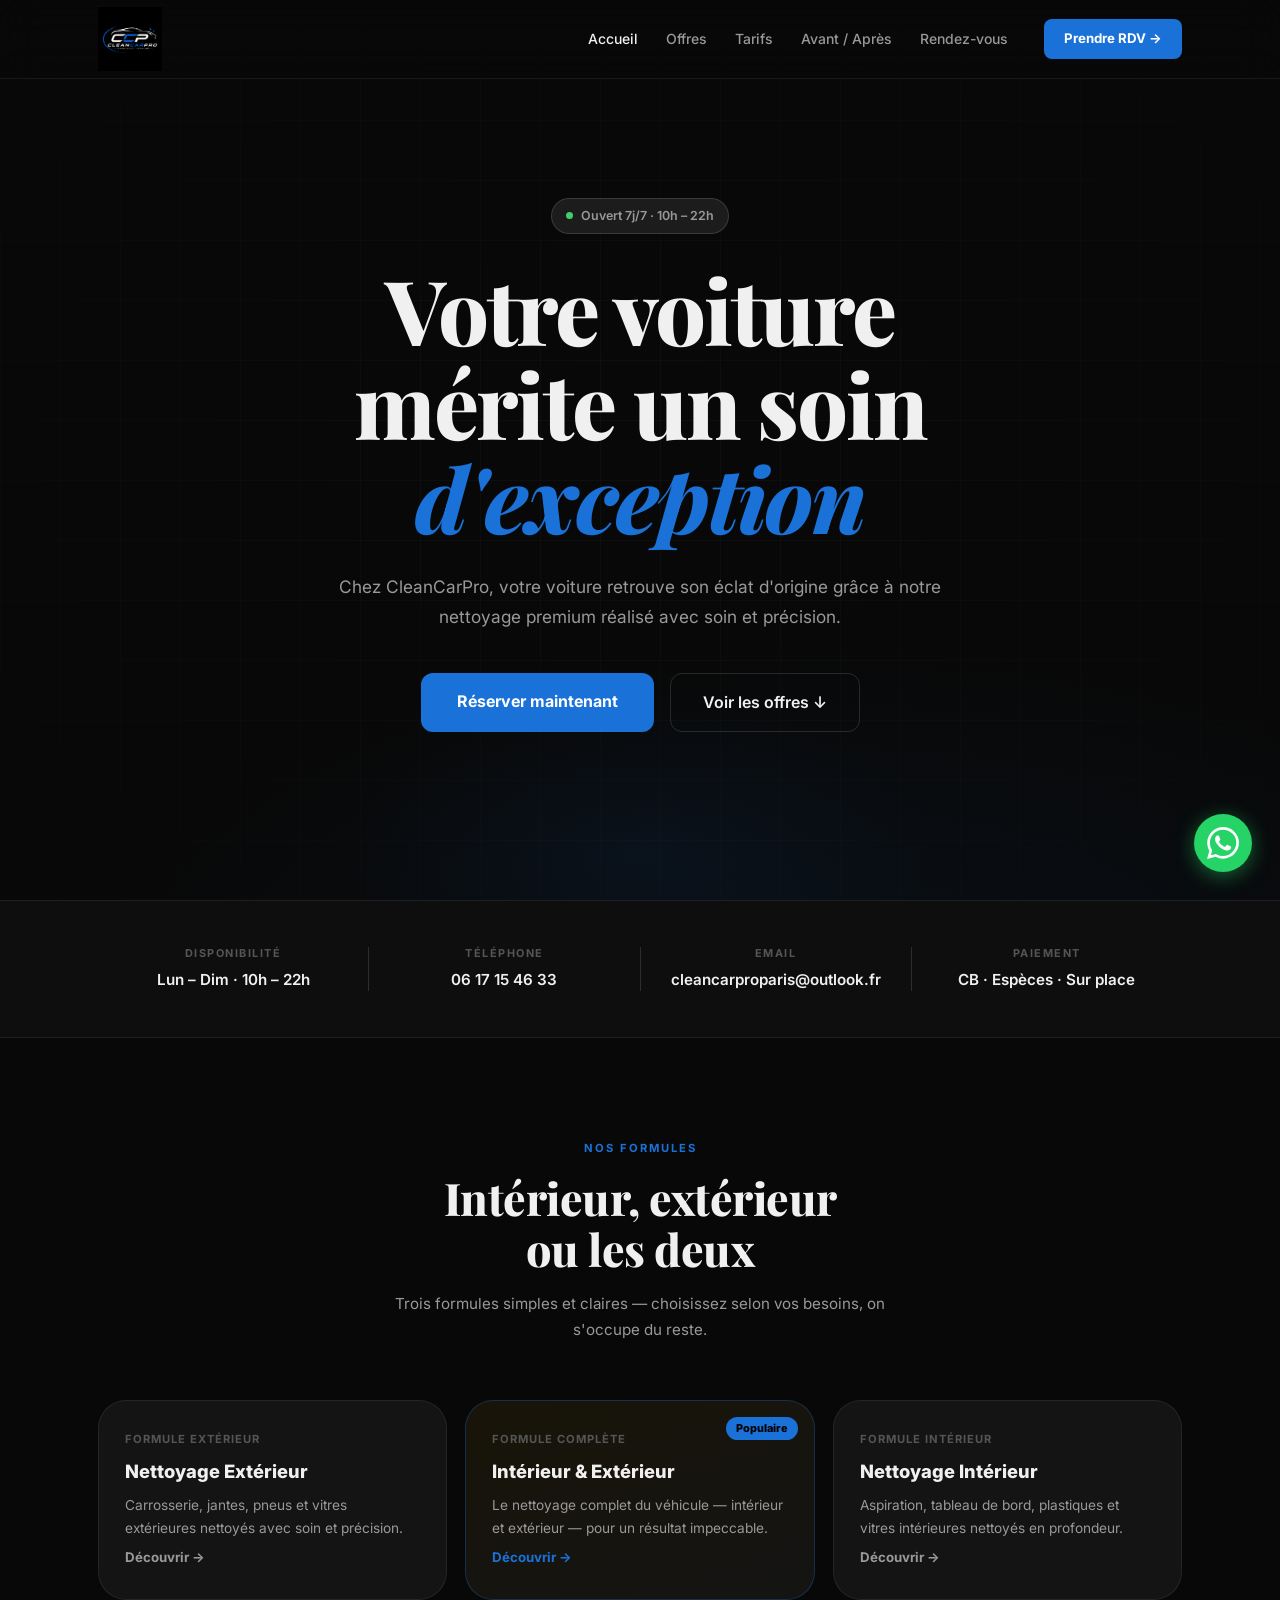
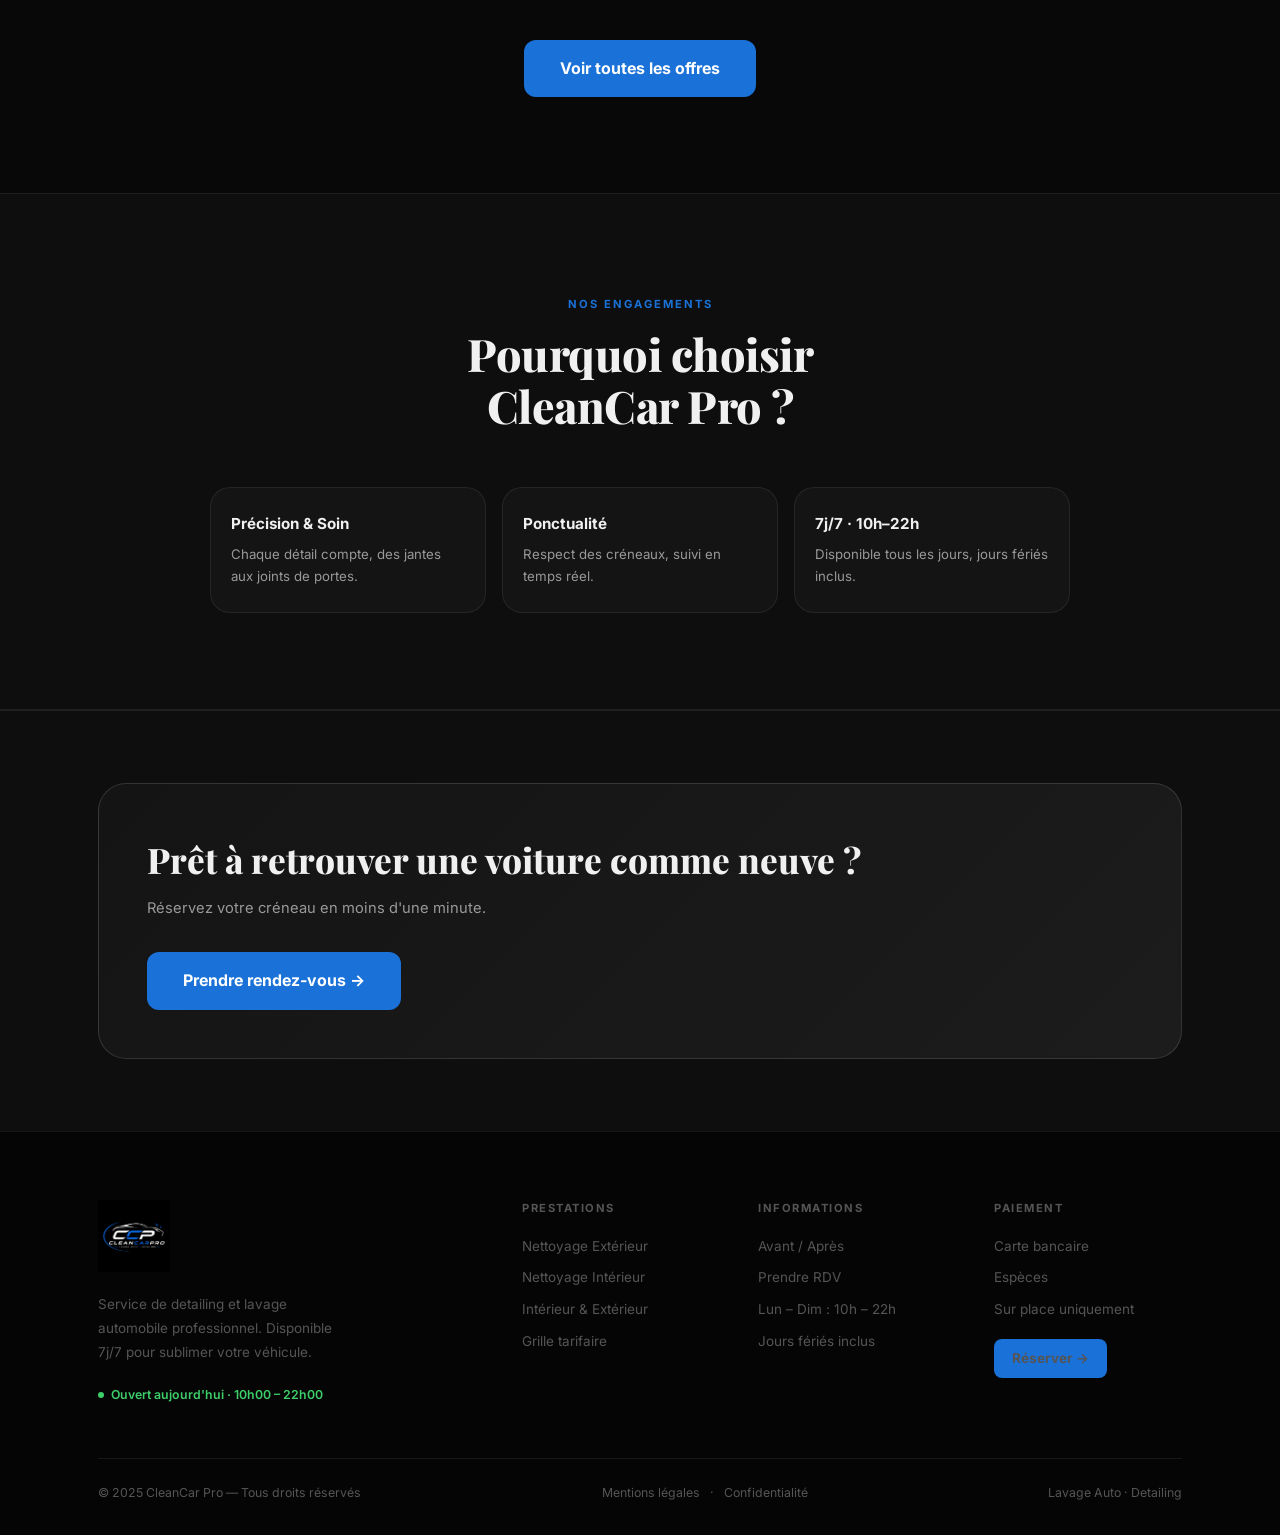
==== commit 33b0db1f: "SEO meta descriptions + bouton WhatsApp flottant" ====
--- a/index.html
+++ b/index.html
@@ -1,9 +1,10 @@
 <!DOCTYPE html>
 <html lang="fr">
-<head> <meta charset="UTF-8"/> <meta name="viewport" content="width=device-width, initial-scale=1.0"/> <title>CleanCar Pro — Accueil</title> <link rel="stylesheet" href="style.css"/> <link href="https://fonts.googleapis.com/css2?family=Inter:wght@300;400;500;600;700;800;900&family=Playfair+Display:ital,wght@0,700;0,800;1,700;1,800&display=swap" rel="stylesheet"/>
+<head> <meta charset="UTF-8"/> <meta name="viewport" content="width=device-width, initial-scale=1.0"/> <title>CleanCar Pro — Lavage Auto à Domicile | Paris & Île-de-France</title> <meta name="description" content="CleanCar Pro : lavage et nettoyage automobile à domicile sur Paris et région parisienne. Extérieur, intérieur ou pack complet. Déplacement gratuit, disponible 7j/7 de 10h à 22h."/> <link rel="stylesheet" href="style.css"/> <link href="https://fonts.googleapis.com/css2?family=Inter:wght@300;400;500;600;700;800;900&family=Playfair+Display:ital,wght@0,700;0,800;1,700;1,800&display=swap" rel="stylesheet"/>
 </head>
 <body> <nav id="navbar"> <div class="nav-inner"> <a href="index.html" class="logo"> <img src="logo.png" alt="CleanCar Pro" class="logo-img"/> </a> <ul class="nav-links"> <li><a href="index.html" class="active">Accueil</a></li> <li><a href="offres.html">Offres</a></li> <li><a href="tarifs.html">Tarifs</a></li> <li><a href="avant-apres.html">Avant / Après</a></li> <li><a href="rendez-vous.html">Rendez-vous</a></li> </ul> <a href="rendez-vous.html" class="nav-cta">Prendre RDV →</a> <button class="burger" id="burgerBtn" aria-label="Menu"><span></span><span></span><span></span></button> </div> <div class="mobile-nav" id="mobileNav"> <a href="index.html">Accueil</a> <a href="offres.html">Offres</a> <a href="tarifs.html">Tarifs</a> <a href="avant-apres.html">Avant / Après</a> <a href="rendez-vous.html">Rendez-vous</a> <a href="rendez-vous.html" class="mobile-cta-link">Prendre RDV →</a> </div> </nav> <!--  HERO  --> <section id="hero"> <div class="hero-bg-grid"></div> <div class="hero-glow"></div> <div class="hero-inner"> <div class="hero-left"> <div class="hero-label"> <span class="pulse-dot"></span>
           Ouvert 7j/7 · 10h – 22h
         </div> <h1>Votre voiture<br/>mérite un soin<br/><em>d'exception</em></h1> <p class="hero-desc">Chez CleanCarPro, votre voiture retrouve son éclat d'origine grâce à notre nettoyage premium réalisé avec soin et précision.</p> <div class="hero-ctas"> <a href="rendez-vous.html" class="btn-gold">Réserver maintenant</a> <a href="offres.html" class="btn-ghost">Voir les offres ↓</a> </div> </div> </div> </section> <!-- INFO BAR --> <div class="info-bar"> <div class="container"> <div class="info-bar-row"> <div class="info-bar-item"> <div class="info-bar-label">Disponibilité</div> <div class="info-bar-value">Lun – Dim · 10h – 22h</div> </div> <div class="info-bar-sep"></div> <div class="info-bar-item"> <div class="info-bar-label">Téléphone</div> <div class="info-bar-value"><a href="tel:0617154633">06 17 15 46 33</a></div> </div> <div class="info-bar-sep"></div> <div class="info-bar-item"> <div class="info-bar-label">Email</div> <div class="info-bar-value"><a href="mailto:cleancarproparis@outlook.fr">cleancarproparis@outlook.fr</a></div> </div> <div class="info-bar-sep"></div> <div class="info-bar-item"> <div class="info-bar-label">Paiement</div> <div class="info-bar-value">CB · Espèces · Sur place</div> </div> </div> </div> </div> <!--  FORMULES APERÇU  --> <section class="section-light"> <div class="container"> <div class="section-header"> <div class="section-tag">Nos Formules</div> <h2>Intérieur, extérieur<br/>ou les deux</h2> <p>Trois formules simples et claires — choisissez selon vos besoins, on s'occupe du reste.</p> </div> <div class="cards-3"> <div class="offer-card" data-reveal> <div class="oc-tier">Formule Extérieur</div> <h3>Nettoyage Extérieur</h3> <p>Carrosserie, jantes, pneus et vitres extérieures nettoyés avec soin et précision.</p> <a href="offres.html" class="oc-link">Découvrir →</a> </div> <div class="offer-card featured" data-reveal> <div class="oc-pop">Populaire</div> <div class="oc-tier">Formule Complète</div> <h3>Intérieur & Extérieur</h3> <p>Le nettoyage complet du véhicule — intérieur et extérieur — pour un résultat impeccable.</p> <a href="offres.html" class="oc-link gold">Découvrir →</a> </div> <div class="offer-card" data-reveal> <div class="oc-tier">Formule Intérieur</div> <h3>Nettoyage Intérieur</h3> <p>Aspiration, tableau de bord, plastiques et vitres intérieures nettoyés en profondeur.</p> <a href="offres.html" class="oc-link">Découvrir →</a> </div> </div> <div class="center-cta"> <a href="offres.html" class="btn-gold">Voir toutes les offres</a> </div> </div> </section> <!--  POURQUOI NOUS  --> <section class="section-dark"> <div class="container"> <div class="section-header"> <div class="section-tag">Nos engagements</div> <h2>Pourquoi choisir<br/>CleanCar Pro ?</h2> </div> <div class="why-grid"> <div class="why-item" data-reveal><h4>Précision & Soin</h4><p>Chaque détail compte, des jantes aux joints de portes.</p></div> <div class="why-item" data-reveal><h4>Ponctualité</h4><p>Respect des créneaux, suivi en temps réel.</p></div> <div class="why-item" data-reveal><h4>7j/7 · 10h–22h</h4><p>Disponible tous les jours, jours fériés inclus.</p></div> </div> </div> </section> <!--  CTA BANNER  --> <section class="cta-banner"> <div class="container"> <div class="cta-banner-inner"> <div> <h2>Prêt à retrouver une voiture comme neuve ?</h2> <p>Réservez votre créneau en moins d'une minute.</p> </div> <a href="rendez-vous.html" class="btn-gold">Prendre rendez-vous →</a> </div> </div> </section> <footer id="site-footer"> <div class="container"> <div class="footer-top"> <div class="footer-brand"> <a href="index.html" class="logo" style="display:inline-block;margin-bottom:14px"> <img src="logo.png" alt="CleanCar Pro" class="footer-logo-img"/> </a> <p>Service de detailing et lavage automobile professionnel. Disponible 7j/7 pour sublimer votre véhicule.</p> <div class="footer-open"><span class="live-dot"></span> Ouvert aujourd'hui · 10h00 – 22h00</div> </div> <div class="footer-col"> <h5>Prestations</h5> <ul> <li><a href="offres.html">Nettoyage Extérieur</a></li> <li><a href="offres.html">Nettoyage Intérieur</a></li> <li><a href="offres.html">Intérieur & Extérieur</a></li> <li><a href="tarifs.html">Grille tarifaire</a></li> </ul> </div> <div class="footer-col"> <h5>Informations</h5> <ul> <li><a href="avant-apres.html">Avant / Après</a></li> <li><a href="rendez-vous.html">Prendre RDV</a></li> <li>Lun – Dim : 10h – 22h</li> <li>Jours fériés inclus</li> </ul> </div> <div class="footer-col"> <h5>Paiement</h5> <ul> <li> Carte bancaire</li> <li> Espèces</li> <li> Sur place uniquement</li> </ul> <a href="rendez-vous.html" class="footer-rdv">Réserver →</a> </div> </div> <div class="footer-bottom"> <span>© 2025 CleanCar Pro — Tous droits réservés</span> <div class="footer-legal-links"><a href="mentions-legales.html">Mentions légales</a><span>·</span><a href="confidentialite.html">Confidentialité</a></div> <span>Lavage Auto · Detailing</span> </div> </div> </footer> <script src="script.js"></script>
+<a href="https://wa.me/33617154633" class="whatsapp-float" target="_blank" rel="noopener" aria-label="Nous contacter sur WhatsApp"><svg xmlns="http://www.w3.org/2000/svg" viewBox="0 0 24 24"><path d="M17.472 14.382c-.297-.149-1.758-.867-2.03-.967-.273-.099-.471-.148-.67.15-.197.297-.767.966-.94 1.164-.173.199-.347.223-.644.075-.297-.15-1.255-.463-2.39-1.475-.883-.788-1.48-1.761-1.653-2.059-.173-.297-.018-.458.13-.606.134-.133.298-.347.446-.52.149-.174.198-.298.298-.497.099-.198.05-.371-.025-.52-.075-.149-.669-1.612-.916-2.207-.242-.579-.487-.5-.669-.51-.173-.008-.371-.01-.57-.01-.198 0-.52.074-.792.372-.272.297-1.04 1.016-1.04 2.479 0 1.462 1.065 2.875 1.213 3.074.149.198 2.096 3.2 5.077 4.487.709.306 1.262.489 1.694.625.712.227 1.36.195 1.871.118.571-.085 1.758-.719 2.006-1.413.248-.694.248-1.289.173-1.413-.074-.124-.272-.198-.57-.347m-5.421 7.403h-.004a9.87 9.87 0 01-5.031-1.378l-.361-.214-3.741.982.998-3.648-.235-.374a9.86 9.86 0 01-1.51-5.26c.001-5.45 4.436-9.884 9.888-9.884 2.64 0 5.122 1.03 6.988 2.898a9.825 9.825 0 012.893 6.994c-.003 5.45-4.437 9.884-9.885 9.884m8.413-18.297A11.815 11.815 0 0012.05 0C5.495 0 .16 5.335.157 11.892c0 2.096.547 4.142 1.588 5.945L.057 24l6.305-1.654a11.882 11.882 0 005.683 1.448h.005c6.554 0 11.89-5.335 11.893-11.893a11.821 11.821 0 00-3.48-8.413z"/></svg></a>
 </body>
 </html>
--- a/style.css
+++ b/style.css
@@ -627,3 +627,33 @@
   .time-grid { grid-template-columns: repeat(2,1fr); }
   .slider-wrap { height: 200px; }
 }
+
+
+/* ════════════════════════════════════════════
+   WHATSAPP FLOATING BUTTON
+════════════════════════════════════════════ */
+.whatsapp-float {
+  position: fixed;
+  bottom: 28px;
+  right: 28px;
+  width: 58px;
+  height: 58px;
+  background: #25d366;
+  border-radius: 50%;
+  display: flex;
+  align-items: center;
+  justify-content: center;
+  box-shadow: 0 4px 20px rgba(37,211,102,.45);
+  z-index: 9999;
+  transition: transform .2s, box-shadow .2s;
+  text-decoration: none;
+}
+.whatsapp-float:hover {
+  transform: scale(1.1);
+  box-shadow: 0 6px 28px rgba(37,211,102,.6);
+}
+.whatsapp-float svg {
+  width: 32px;
+  height: 32px;
+  fill: #fff;
+}
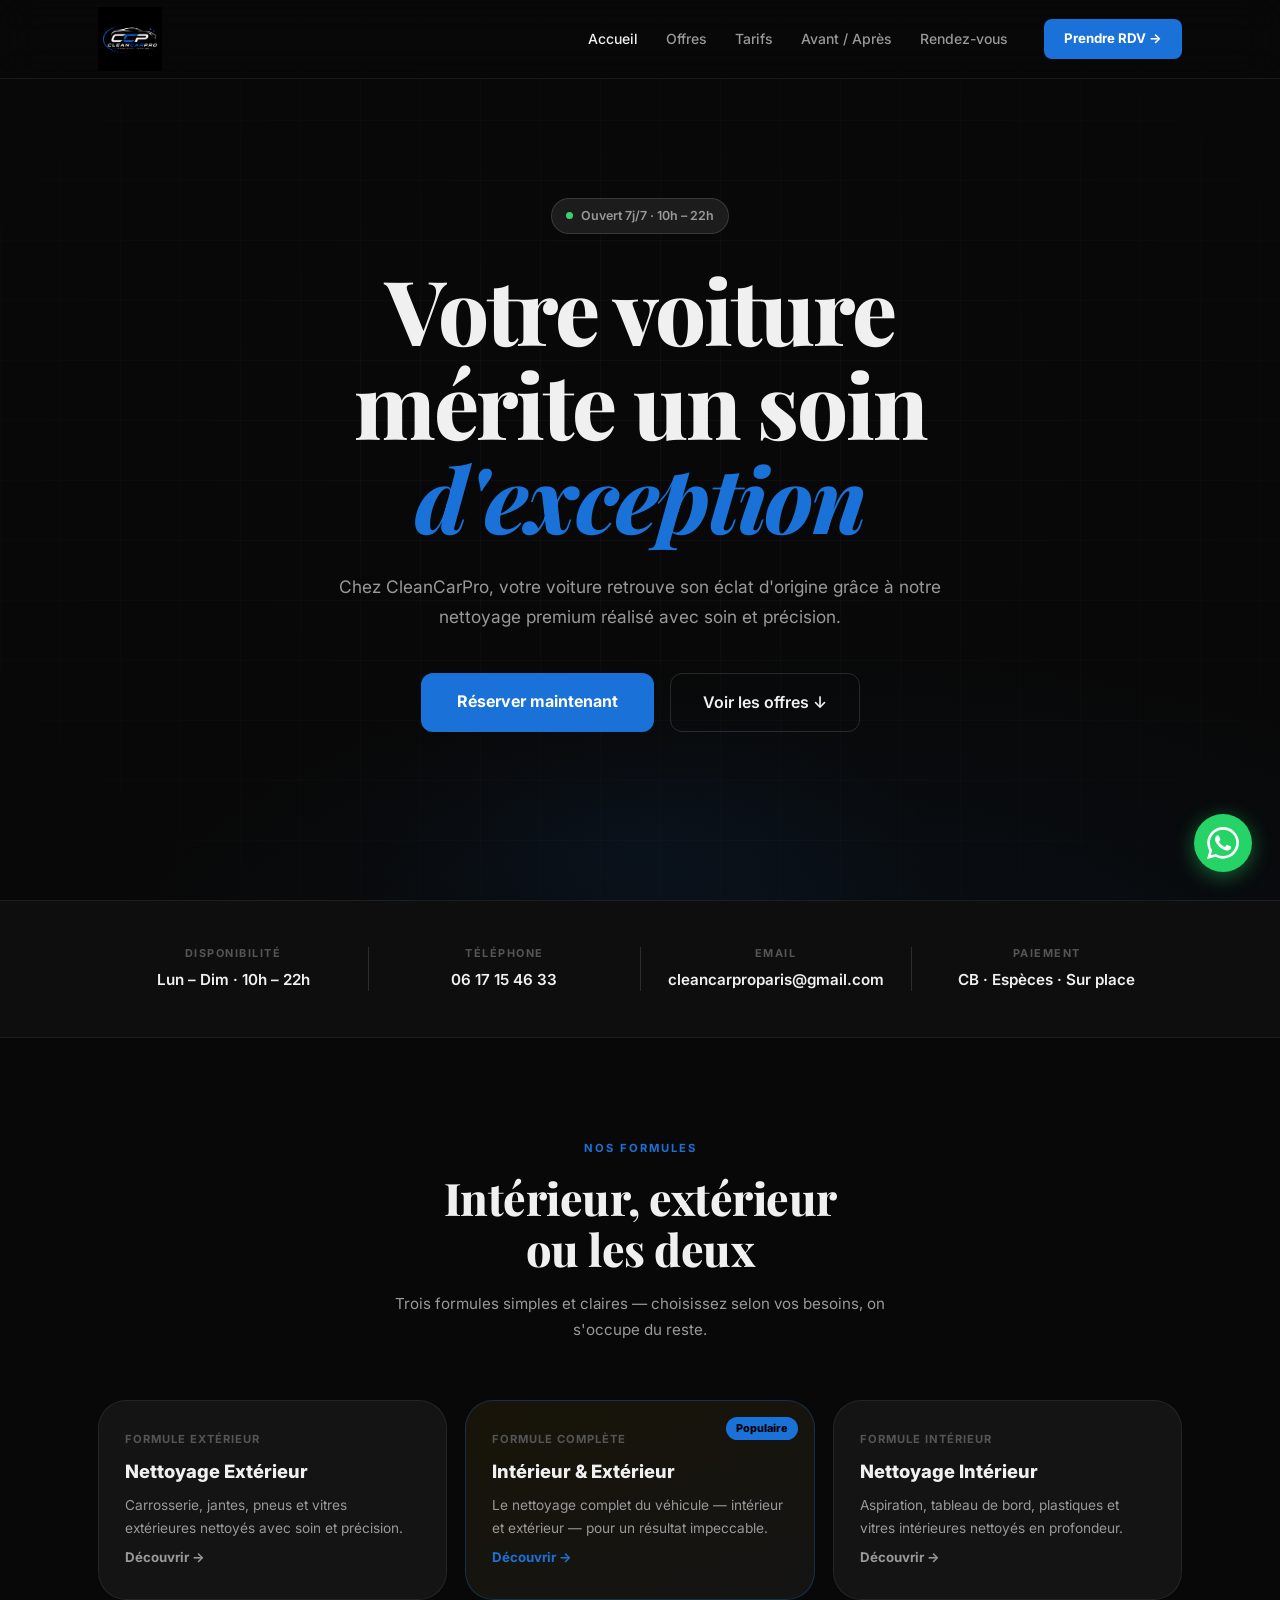
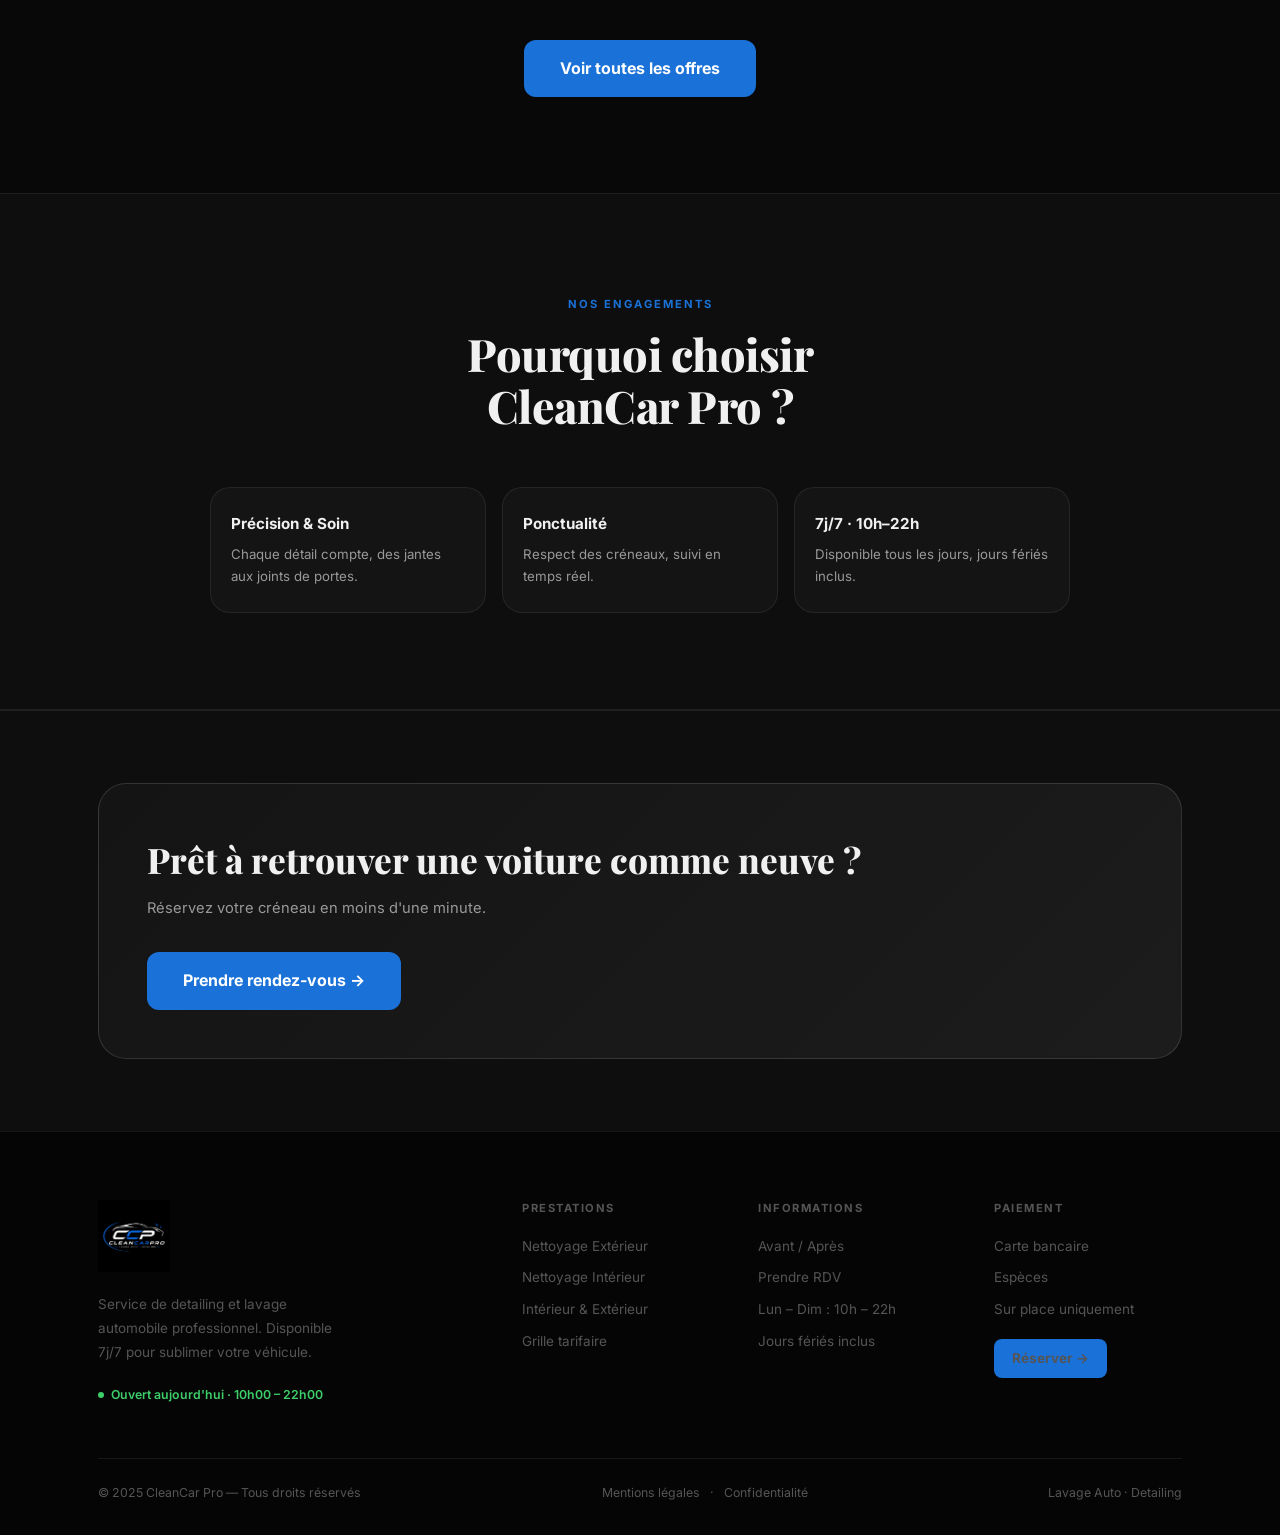
==== commit c7e40350: "Mise à jour email : outlook.fr → gmail.com sur toutes les pages Co-Authored-By: Claude Sonnet 4.6 <n" ====
--- a/index.html
+++ b/index.html
@@ -4,7 +4,7 @@
 </head>
 <body> <nav id="navbar"> <div class="nav-inner"> <a href="index.html" class="logo"> <img src="logo.png" alt="CleanCar Pro" class="logo-img"/> </a> <ul class="nav-links"> <li><a href="index.html" class="active">Accueil</a></li> <li><a href="offres.html">Offres</a></li> <li><a href="tarifs.html">Tarifs</a></li> <li><a href="avant-apres.html">Avant / Après</a></li> <li><a href="rendez-vous.html">Rendez-vous</a></li> </ul> <a href="rendez-vous.html" class="nav-cta">Prendre RDV →</a> <button class="burger" id="burgerBtn" aria-label="Menu"><span></span><span></span><span></span></button> </div> <div class="mobile-nav" id="mobileNav"> <a href="index.html">Accueil</a> <a href="offres.html">Offres</a> <a href="tarifs.html">Tarifs</a> <a href="avant-apres.html">Avant / Après</a> <a href="rendez-vous.html">Rendez-vous</a> <a href="rendez-vous.html" class="mobile-cta-link">Prendre RDV →</a> </div> </nav> <!--  HERO  --> <section id="hero"> <div class="hero-bg-grid"></div> <div class="hero-glow"></div> <div class="hero-inner"> <div class="hero-left"> <div class="hero-label"> <span class="pulse-dot"></span>
           Ouvert 7j/7 · 10h – 22h
-        </div> <h1>Votre voiture<br/>mérite un soin<br/><em>d'exception</em></h1> <p class="hero-desc">Chez CleanCarPro, votre voiture retrouve son éclat d'origine grâce à notre nettoyage premium réalisé avec soin et précision.</p> <div class="hero-ctas"> <a href="rendez-vous.html" class="btn-gold">Réserver maintenant</a> <a href="offres.html" class="btn-ghost">Voir les offres ↓</a> </div> </div> </div> </section> <!-- INFO BAR --> <div class="info-bar"> <div class="container"> <div class="info-bar-row"> <div class="info-bar-item"> <div class="info-bar-label">Disponibilité</div> <div class="info-bar-value">Lun – Dim · 10h – 22h</div> </div> <div class="info-bar-sep"></div> <div class="info-bar-item"> <div class="info-bar-label">Téléphone</div> <div class="info-bar-value"><a href="tel:0617154633">06 17 15 46 33</a></div> </div> <div class="info-bar-sep"></div> <div class="info-bar-item"> <div class="info-bar-label">Email</div> <div class="info-bar-value"><a href="mailto:cleancarproparis@outlook.fr">cleancarproparis@outlook.fr</a></div> </div> <div class="info-bar-sep"></div> <div class="info-bar-item"> <div class="info-bar-label">Paiement</div> <div class="info-bar-value">CB · Espèces · Sur place</div> </div> </div> </div> </div> <!--  FORMULES APERÇU  --> <section class="section-light"> <div class="container"> <div class="section-header"> <div class="section-tag">Nos Formules</div> <h2>Intérieur, extérieur<br/>ou les deux</h2> <p>Trois formules simples et claires — choisissez selon vos besoins, on s'occupe du reste.</p> </div> <div class="cards-3"> <div class="offer-card" data-reveal> <div class="oc-tier">Formule Extérieur</div> <h3>Nettoyage Extérieur</h3> <p>Carrosserie, jantes, pneus et vitres extérieures nettoyés avec soin et précision.</p> <a href="offres.html" class="oc-link">Découvrir →</a> </div> <div class="offer-card featured" data-reveal> <div class="oc-pop">Populaire</div> <div class="oc-tier">Formule Complète</div> <h3>Intérieur & Extérieur</h3> <p>Le nettoyage complet du véhicule — intérieur et extérieur — pour un résultat impeccable.</p> <a href="offres.html" class="oc-link gold">Découvrir →</a> </div> <div class="offer-card" data-reveal> <div class="oc-tier">Formule Intérieur</div> <h3>Nettoyage Intérieur</h3> <p>Aspiration, tableau de bord, plastiques et vitres intérieures nettoyés en profondeur.</p> <a href="offres.html" class="oc-link">Découvrir →</a> </div> </div> <div class="center-cta"> <a href="offres.html" class="btn-gold">Voir toutes les offres</a> </div> </div> </section> <!--  POURQUOI NOUS  --> <section class="section-dark"> <div class="container"> <div class="section-header"> <div class="section-tag">Nos engagements</div> <h2>Pourquoi choisir<br/>CleanCar Pro ?</h2> </div> <div class="why-grid"> <div class="why-item" data-reveal><h4>Précision & Soin</h4><p>Chaque détail compte, des jantes aux joints de portes.</p></div> <div class="why-item" data-reveal><h4>Ponctualité</h4><p>Respect des créneaux, suivi en temps réel.</p></div> <div class="why-item" data-reveal><h4>7j/7 · 10h–22h</h4><p>Disponible tous les jours, jours fériés inclus.</p></div> </div> </div> </section> <!--  CTA BANNER  --> <section class="cta-banner"> <div class="container"> <div class="cta-banner-inner"> <div> <h2>Prêt à retrouver une voiture comme neuve ?</h2> <p>Réservez votre créneau en moins d'une minute.</p> </div> <a href="rendez-vous.html" class="btn-gold">Prendre rendez-vous →</a> </div> </div> </section> <footer id="site-footer"> <div class="container"> <div class="footer-top"> <div class="footer-brand"> <a href="index.html" class="logo" style="display:inline-block;margin-bottom:14px"> <img src="logo.png" alt="CleanCar Pro" class="footer-logo-img"/> </a> <p>Service de detailing et lavage automobile professionnel. Disponible 7j/7 pour sublimer votre véhicule.</p> <div class="footer-open"><span class="live-dot"></span> Ouvert aujourd'hui · 10h00 – 22h00</div> </div> <div class="footer-col"> <h5>Prestations</h5> <ul> <li><a href="offres.html">Nettoyage Extérieur</a></li> <li><a href="offres.html">Nettoyage Intérieur</a></li> <li><a href="offres.html">Intérieur & Extérieur</a></li> <li><a href="tarifs.html">Grille tarifaire</a></li> </ul> </div> <div class="footer-col"> <h5>Informations</h5> <ul> <li><a href="avant-apres.html">Avant / Après</a></li> <li><a href="rendez-vous.html">Prendre RDV</a></li> <li>Lun – Dim : 10h – 22h</li> <li>Jours fériés inclus</li> </ul> </div> <div class="footer-col"> <h5>Paiement</h5> <ul> <li> Carte bancaire</li> <li> Espèces</li> <li> Sur place uniquement</li> </ul> <a href="rendez-vous.html" class="footer-rdv">Réserver →</a> </div> </div> <div class="footer-bottom"> <span>© 2025 CleanCar Pro — Tous droits réservés</span> <div class="footer-legal-links"><a href="mentions-legales.html">Mentions légales</a><span>·</span><a href="confidentialite.html">Confidentialité</a></div> <span>Lavage Auto · Detailing</span> </div> </div> </footer> <script src="script.js"></script>
+        </div> <h1>Votre voiture<br/>mérite un soin<br/><em>d'exception</em></h1> <p class="hero-desc">Chez CleanCarPro, votre voiture retrouve son éclat d'origine grâce à notre nettoyage premium réalisé avec soin et précision.</p> <div class="hero-ctas"> <a href="rendez-vous.html" class="btn-gold">Réserver maintenant</a> <a href="offres.html" class="btn-ghost">Voir les offres ↓</a> </div> </div> </div> </section> <!-- INFO BAR --> <div class="info-bar"> <div class="container"> <div class="info-bar-row"> <div class="info-bar-item"> <div class="info-bar-label">Disponibilité</div> <div class="info-bar-value">Lun – Dim · 10h – 22h</div> </div> <div class="info-bar-sep"></div> <div class="info-bar-item"> <div class="info-bar-label">Téléphone</div> <div class="info-bar-value"><a href="tel:0617154633">06 17 15 46 33</a></div> </div> <div class="info-bar-sep"></div> <div class="info-bar-item"> <div class="info-bar-label">Email</div> <div class="info-bar-value"><a href="mailto:cleancarproparis@gmail.com">cleancarproparis@gmail.com</a></div> </div> <div class="info-bar-sep"></div> <div class="info-bar-item"> <div class="info-bar-label">Paiement</div> <div class="info-bar-value">CB · Espèces · Sur place</div> </div> </div> </div> </div> <!--  FORMULES APERÇU  --> <section class="section-light"> <div class="container"> <div class="section-header"> <div class="section-tag">Nos Formules</div> <h2>Intérieur, extérieur<br/>ou les deux</h2> <p>Trois formules simples et claires — choisissez selon vos besoins, on s'occupe du reste.</p> </div> <div class="cards-3"> <div class="offer-card" data-reveal> <div class="oc-tier">Formule Extérieur</div> <h3>Nettoyage Extérieur</h3> <p>Carrosserie, jantes, pneus et vitres extérieures nettoyés avec soin et précision.</p> <a href="offres.html" class="oc-link">Découvrir →</a> </div> <div class="offer-card featured" data-reveal> <div class="oc-pop">Populaire</div> <div class="oc-tier">Formule Complète</div> <h3>Intérieur & Extérieur</h3> <p>Le nettoyage complet du véhicule — intérieur et extérieur — pour un résultat impeccable.</p> <a href="offres.html" class="oc-link gold">Découvrir →</a> </div> <div class="offer-card" data-reveal> <div class="oc-tier">Formule Intérieur</div> <h3>Nettoyage Intérieur</h3> <p>Aspiration, tableau de bord, plastiques et vitres intérieures nettoyés en profondeur.</p> <a href="offres.html" class="oc-link">Découvrir →</a> </div> </div> <div class="center-cta"> <a href="offres.html" class="btn-gold">Voir toutes les offres</a> </div> </div> </section> <!--  POURQUOI NOUS  --> <section class="section-dark"> <div class="container"> <div class="section-header"> <div class="section-tag">Nos engagements</div> <h2>Pourquoi choisir<br/>CleanCar Pro ?</h2> </div> <div class="why-grid"> <div class="why-item" data-reveal><h4>Précision & Soin</h4><p>Chaque détail compte, des jantes aux joints de portes.</p></div> <div class="why-item" data-reveal><h4>Ponctualité</h4><p>Respect des créneaux, suivi en temps réel.</p></div> <div class="why-item" data-reveal><h4>7j/7 · 10h–22h</h4><p>Disponible tous les jours, jours fériés inclus.</p></div> </div> </div> </section> <!--  CTA BANNER  --> <section class="cta-banner"> <div class="container"> <div class="cta-banner-inner"> <div> <h2>Prêt à retrouver une voiture comme neuve ?</h2> <p>Réservez votre créneau en moins d'une minute.</p> </div> <a href="rendez-vous.html" class="btn-gold">Prendre rendez-vous →</a> </div> </div> </section> <footer id="site-footer"> <div class="container"> <div class="footer-top"> <div class="footer-brand"> <a href="index.html" class="logo" style="display:inline-block;margin-bottom:14px"> <img src="logo.png" alt="CleanCar Pro" class="footer-logo-img"/> </a> <p>Service de detailing et lavage automobile professionnel. Disponible 7j/7 pour sublimer votre véhicule.</p> <div class="footer-open"><span class="live-dot"></span> Ouvert aujourd'hui · 10h00 – 22h00</div> </div> <div class="footer-col"> <h5>Prestations</h5> <ul> <li><a href="offres.html">Nettoyage Extérieur</a></li> <li><a href="offres.html">Nettoyage Intérieur</a></li> <li><a href="offres.html">Intérieur & Extérieur</a></li> <li><a href="tarifs.html">Grille tarifaire</a></li> </ul> </div> <div class="footer-col"> <h5>Informations</h5> <ul> <li><a href="avant-apres.html">Avant / Après</a></li> <li><a href="rendez-vous.html">Prendre RDV</a></li> <li>Lun – Dim : 10h – 22h</li> <li>Jours fériés inclus</li> </ul> </div> <div class="footer-col"> <h5>Paiement</h5> <ul> <li> Carte bancaire</li> <li> Espèces</li> <li> Sur place uniquement</li> </ul> <a href="rendez-vous.html" class="footer-rdv">Réserver →</a> </div> </div> <div class="footer-bottom"> <span>© 2025 CleanCar Pro — Tous droits réservés</span> <div class="footer-legal-links"><a href="mentions-legales.html">Mentions légales</a><span>·</span><a href="confidentialite.html">Confidentialité</a></div> <span>Lavage Auto · Detailing</span> </div> </div> </footer> <script src="script.js"></script>
 <a href="https://wa.me/33617154633" class="whatsapp-float" target="_blank" rel="noopener" aria-label="Nous contacter sur WhatsApp"><svg xmlns="http://www.w3.org/2000/svg" viewBox="0 0 24 24"><path d="M17.472 14.382c-.297-.149-1.758-.867-2.03-.967-.273-.099-.471-.148-.67.15-.197.297-.767.966-.94 1.164-.173.199-.347.223-.644.075-.297-.15-1.255-.463-2.39-1.475-.883-.788-1.48-1.761-1.653-2.059-.173-.297-.018-.458.13-.606.134-.133.298-.347.446-.52.149-.174.198-.298.298-.497.099-.198.05-.371-.025-.52-.075-.149-.669-1.612-.916-2.207-.242-.579-.487-.5-.669-.51-.173-.008-.371-.01-.57-.01-.198 0-.52.074-.792.372-.272.297-1.04 1.016-1.04 2.479 0 1.462 1.065 2.875 1.213 3.074.149.198 2.096 3.2 5.077 4.487.709.306 1.262.489 1.694.625.712.227 1.36.195 1.871.118.571-.085 1.758-.719 2.006-1.413.248-.694.248-1.289.173-1.413-.074-.124-.272-.198-.57-.347m-5.421 7.403h-.004a9.87 9.87 0 01-5.031-1.378l-.361-.214-3.741.982.998-3.648-.235-.374a9.86 9.86 0 01-1.51-5.26c.001-5.45 4.436-9.884 9.888-9.884 2.64 0 5.122 1.03 6.988 2.898a9.825 9.825 0 012.893 6.994c-.003 5.45-4.437 9.884-9.885 9.884m8.413-18.297A11.815 11.815 0 0012.05 0C5.495 0 .16 5.335.157 11.892c0 2.096.547 4.142 1.588 5.945L.057 24l6.305-1.654a11.882 11.882 0 005.683 1.448h.005c6.554 0 11.89-5.335 11.893-11.893a11.821 11.821 0 00-3.48-8.413z"/></svg></a>
 </body>
 </html>
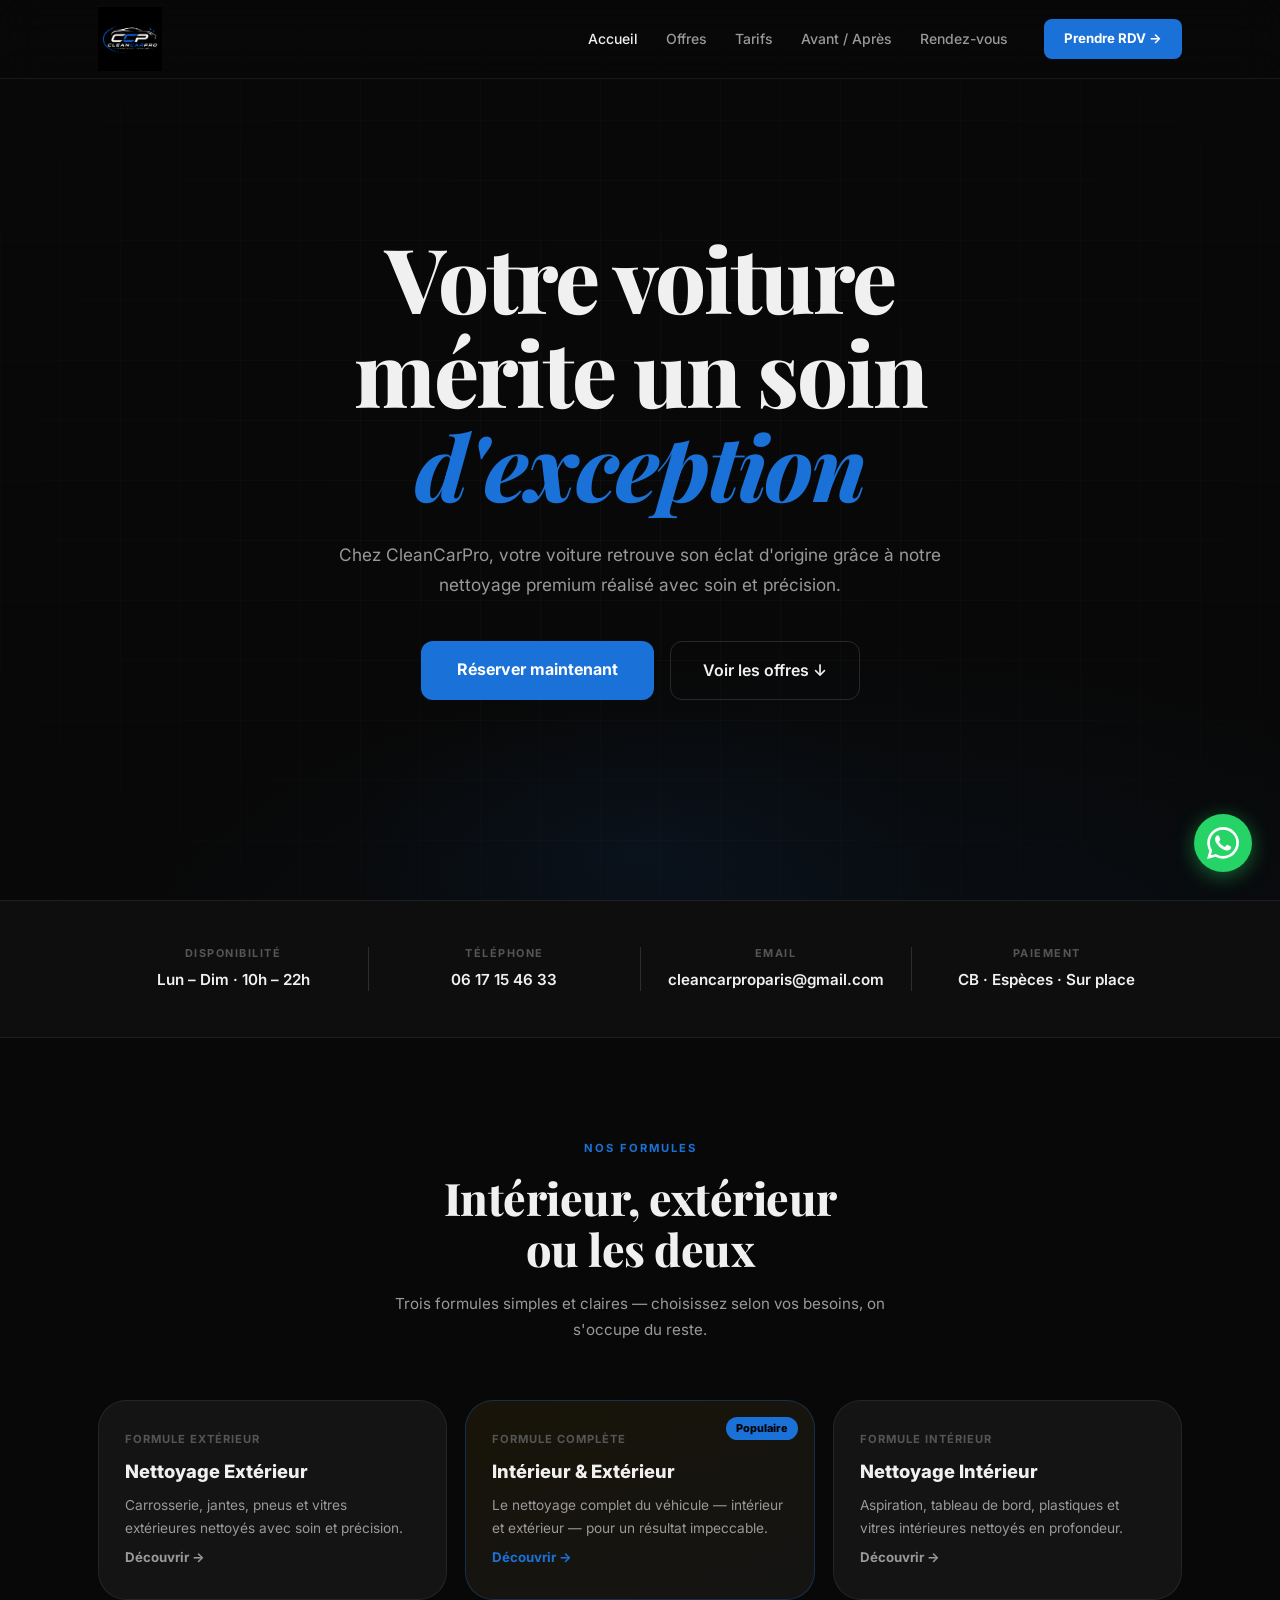
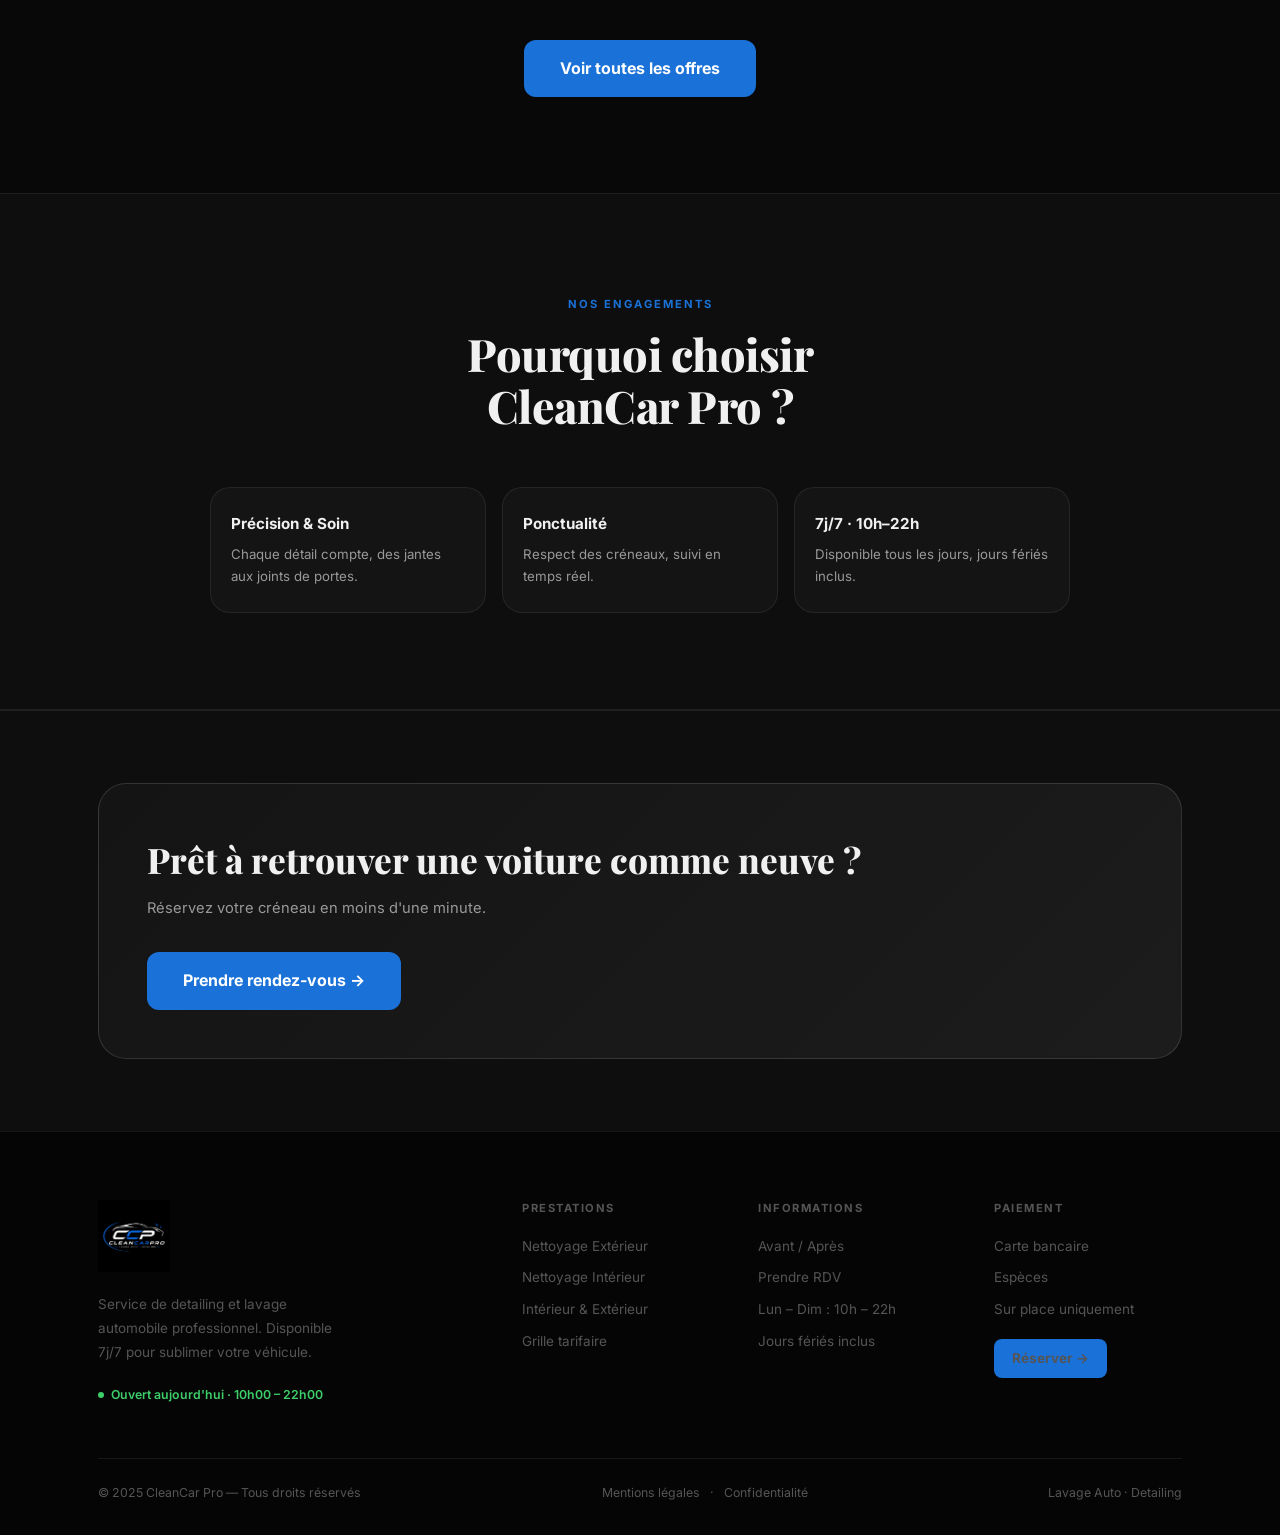
==== commit 6244f91e: "Suppression du bouton "Ouvert 7j/7 · 10h – 22h" du hero Co-Authored-By: Claude Sonnet 4.6 <noreply@a" ====
--- a/index.html
+++ b/index.html
@@ -2,9 +2,7 @@
 <html lang="fr">
 <head> <meta charset="UTF-8"/> <meta name="viewport" content="width=device-width, initial-scale=1.0"/> <title>CleanCar Pro — Lavage Auto à Domicile | Paris & Île-de-France</title> <meta name="description" content="CleanCar Pro : lavage et nettoyage automobile à domicile sur Paris et région parisienne. Extérieur, intérieur ou pack complet. Déplacement gratuit, disponible 7j/7 de 10h à 22h."/> <link rel="stylesheet" href="style.css"/> <link href="https://fonts.googleapis.com/css2?family=Inter:wght@300;400;500;600;700;800;900&family=Playfair+Display:ital,wght@0,700;0,800;1,700;1,800&display=swap" rel="stylesheet"/>
 </head>
-<body> <nav id="navbar"> <div class="nav-inner"> <a href="index.html" class="logo"> <img src="logo.png" alt="CleanCar Pro" class="logo-img"/> </a> <ul class="nav-links"> <li><a href="index.html" class="active">Accueil</a></li> <li><a href="offres.html">Offres</a></li> <li><a href="tarifs.html">Tarifs</a></li> <li><a href="avant-apres.html">Avant / Après</a></li> <li><a href="rendez-vous.html">Rendez-vous</a></li> </ul> <a href="rendez-vous.html" class="nav-cta">Prendre RDV →</a> <button class="burger" id="burgerBtn" aria-label="Menu"><span></span><span></span><span></span></button> </div> <div class="mobile-nav" id="mobileNav"> <a href="index.html">Accueil</a> <a href="offres.html">Offres</a> <a href="tarifs.html">Tarifs</a> <a href="avant-apres.html">Avant / Après</a> <a href="rendez-vous.html">Rendez-vous</a> <a href="rendez-vous.html" class="mobile-cta-link">Prendre RDV →</a> </div> </nav> <!--  HERO  --> <section id="hero"> <div class="hero-bg-grid"></div> <div class="hero-glow"></div> <div class="hero-inner"> <div class="hero-left"> <div class="hero-label"> <span class="pulse-dot"></span>
-          Ouvert 7j/7 · 10h – 22h
-        </div> <h1>Votre voiture<br/>mérite un soin<br/><em>d'exception</em></h1> <p class="hero-desc">Chez CleanCarPro, votre voiture retrouve son éclat d'origine grâce à notre nettoyage premium réalisé avec soin et précision.</p> <div class="hero-ctas"> <a href="rendez-vous.html" class="btn-gold">Réserver maintenant</a> <a href="offres.html" class="btn-ghost">Voir les offres ↓</a> </div> </div> </div> </section> <!-- INFO BAR --> <div class="info-bar"> <div class="container"> <div class="info-bar-row"> <div class="info-bar-item"> <div class="info-bar-label">Disponibilité</div> <div class="info-bar-value">Lun – Dim · 10h – 22h</div> </div> <div class="info-bar-sep"></div> <div class="info-bar-item"> <div class="info-bar-label">Téléphone</div> <div class="info-bar-value"><a href="tel:0617154633">06 17 15 46 33</a></div> </div> <div class="info-bar-sep"></div> <div class="info-bar-item"> <div class="info-bar-label">Email</div> <div class="info-bar-value"><a href="mailto:cleancarproparis@gmail.com">cleancarproparis@gmail.com</a></div> </div> <div class="info-bar-sep"></div> <div class="info-bar-item"> <div class="info-bar-label">Paiement</div> <div class="info-bar-value">CB · Espèces · Sur place</div> </div> </div> </div> </div> <!--  FORMULES APERÇU  --> <section class="section-light"> <div class="container"> <div class="section-header"> <div class="section-tag">Nos Formules</div> <h2>Intérieur, extérieur<br/>ou les deux</h2> <p>Trois formules simples et claires — choisissez selon vos besoins, on s'occupe du reste.</p> </div> <div class="cards-3"> <div class="offer-card" data-reveal> <div class="oc-tier">Formule Extérieur</div> <h3>Nettoyage Extérieur</h3> <p>Carrosserie, jantes, pneus et vitres extérieures nettoyés avec soin et précision.</p> <a href="offres.html" class="oc-link">Découvrir →</a> </div> <div class="offer-card featured" data-reveal> <div class="oc-pop">Populaire</div> <div class="oc-tier">Formule Complète</div> <h3>Intérieur & Extérieur</h3> <p>Le nettoyage complet du véhicule — intérieur et extérieur — pour un résultat impeccable.</p> <a href="offres.html" class="oc-link gold">Découvrir →</a> </div> <div class="offer-card" data-reveal> <div class="oc-tier">Formule Intérieur</div> <h3>Nettoyage Intérieur</h3> <p>Aspiration, tableau de bord, plastiques et vitres intérieures nettoyés en profondeur.</p> <a href="offres.html" class="oc-link">Découvrir →</a> </div> </div> <div class="center-cta"> <a href="offres.html" class="btn-gold">Voir toutes les offres</a> </div> </div> </section> <!--  POURQUOI NOUS  --> <section class="section-dark"> <div class="container"> <div class="section-header"> <div class="section-tag">Nos engagements</div> <h2>Pourquoi choisir<br/>CleanCar Pro ?</h2> </div> <div class="why-grid"> <div class="why-item" data-reveal><h4>Précision & Soin</h4><p>Chaque détail compte, des jantes aux joints de portes.</p></div> <div class="why-item" data-reveal><h4>Ponctualité</h4><p>Respect des créneaux, suivi en temps réel.</p></div> <div class="why-item" data-reveal><h4>7j/7 · 10h–22h</h4><p>Disponible tous les jours, jours fériés inclus.</p></div> </div> </div> </section> <!--  CTA BANNER  --> <section class="cta-banner"> <div class="container"> <div class="cta-banner-inner"> <div> <h2>Prêt à retrouver une voiture comme neuve ?</h2> <p>Réservez votre créneau en moins d'une minute.</p> </div> <a href="rendez-vous.html" class="btn-gold">Prendre rendez-vous →</a> </div> </div> </section> <footer id="site-footer"> <div class="container"> <div class="footer-top"> <div class="footer-brand"> <a href="index.html" class="logo" style="display:inline-block;margin-bottom:14px"> <img src="logo.png" alt="CleanCar Pro" class="footer-logo-img"/> </a> <p>Service de detailing et lavage automobile professionnel. Disponible 7j/7 pour sublimer votre véhicule.</p> <div class="footer-open"><span class="live-dot"></span> Ouvert aujourd'hui · 10h00 – 22h00</div> </div> <div class="footer-col"> <h5>Prestations</h5> <ul> <li><a href="offres.html">Nettoyage Extérieur</a></li> <li><a href="offres.html">Nettoyage Intérieur</a></li> <li><a href="offres.html">Intérieur & Extérieur</a></li> <li><a href="tarifs.html">Grille tarifaire</a></li> </ul> </div> <div class="footer-col"> <h5>Informations</h5> <ul> <li><a href="avant-apres.html">Avant / Après</a></li> <li><a href="rendez-vous.html">Prendre RDV</a></li> <li>Lun – Dim : 10h – 22h</li> <li>Jours fériés inclus</li> </ul> </div> <div class="footer-col"> <h5>Paiement</h5> <ul> <li> Carte bancaire</li> <li> Espèces</li> <li> Sur place uniquement</li> </ul> <a href="rendez-vous.html" class="footer-rdv">Réserver →</a> </div> </div> <div class="footer-bottom"> <span>© 2025 CleanCar Pro — Tous droits réservés</span> <div class="footer-legal-links"><a href="mentions-legales.html">Mentions légales</a><span>·</span><a href="confidentialite.html">Confidentialité</a></div> <span>Lavage Auto · Detailing</span> </div> </div> </footer> <script src="script.js"></script>
+<body> <nav id="navbar"> <div class="nav-inner"> <a href="index.html" class="logo"> <img src="logo.png" alt="CleanCar Pro" class="logo-img"/> </a> <ul class="nav-links"> <li><a href="index.html" class="active">Accueil</a></li> <li><a href="offres.html">Offres</a></li> <li><a href="tarifs.html">Tarifs</a></li> <li><a href="avant-apres.html">Avant / Après</a></li> <li><a href="rendez-vous.html">Rendez-vous</a></li> </ul> <a href="rendez-vous.html" class="nav-cta">Prendre RDV →</a> <button class="burger" id="burgerBtn" aria-label="Menu"><span></span><span></span><span></span></button> </div> <div class="mobile-nav" id="mobileNav"> <a href="index.html">Accueil</a> <a href="offres.html">Offres</a> <a href="tarifs.html">Tarifs</a> <a href="avant-apres.html">Avant / Après</a> <a href="rendez-vous.html">Rendez-vous</a> <a href="rendez-vous.html" class="mobile-cta-link">Prendre RDV →</a> </div> </nav> <!--  HERO  --> <section id="hero"> <div class="hero-bg-grid"></div> <div class="hero-glow"></div> <div class="hero-inner"> <div class="hero-left"> <h1>Votre voiture<br/>mérite un soin<br/><em>d'exception</em></h1> <p class="hero-desc">Chez CleanCarPro, votre voiture retrouve son éclat d'origine grâce à notre nettoyage premium réalisé avec soin et précision.</p> <div class="hero-ctas"> <a href="rendez-vous.html" class="btn-gold">Réserver maintenant</a> <a href="offres.html" class="btn-ghost">Voir les offres ↓</a> </div> </div> </div> </section> <!-- INFO BAR --> <div class="info-bar"> <div class="container"> <div class="info-bar-row"> <div class="info-bar-item"> <div class="info-bar-label">Disponibilité</div> <div class="info-bar-value">Lun – Dim · 10h – 22h</div> </div> <div class="info-bar-sep"></div> <div class="info-bar-item"> <div class="info-bar-label">Téléphone</div> <div class="info-bar-value"><a href="tel:0617154633">06 17 15 46 33</a></div> </div> <div class="info-bar-sep"></div> <div class="info-bar-item"> <div class="info-bar-label">Email</div> <div class="info-bar-value"><a href="mailto:cleancarproparis@gmail.com">cleancarproparis@gmail.com</a></div> </div> <div class="info-bar-sep"></div> <div class="info-bar-item"> <div class="info-bar-label">Paiement</div> <div class="info-bar-value">CB · Espèces · Sur place</div> </div> </div> </div> </div> <!--  FORMULES APERÇU  --> <section class="section-light"> <div class="container"> <div class="section-header"> <div class="section-tag">Nos Formules</div> <h2>Intérieur, extérieur<br/>ou les deux</h2> <p>Trois formules simples et claires — choisissez selon vos besoins, on s'occupe du reste.</p> </div> <div class="cards-3"> <div class="offer-card" data-reveal> <div class="oc-tier">Formule Extérieur</div> <h3>Nettoyage Extérieur</h3> <p>Carrosserie, jantes, pneus et vitres extérieures nettoyés avec soin et précision.</p> <a href="offres.html" class="oc-link">Découvrir →</a> </div> <div class="offer-card featured" data-reveal> <div class="oc-pop">Populaire</div> <div class="oc-tier">Formule Complète</div> <h3>Intérieur & Extérieur</h3> <p>Le nettoyage complet du véhicule — intérieur et extérieur — pour un résultat impeccable.</p> <a href="offres.html" class="oc-link gold">Découvrir →</a> </div> <div class="offer-card" data-reveal> <div class="oc-tier">Formule Intérieur</div> <h3>Nettoyage Intérieur</h3> <p>Aspiration, tableau de bord, plastiques et vitres intérieures nettoyés en profondeur.</p> <a href="offres.html" class="oc-link">Découvrir →</a> </div> </div> <div class="center-cta"> <a href="offres.html" class="btn-gold">Voir toutes les offres</a> </div> </div> </section> <!--  POURQUOI NOUS  --> <section class="section-dark"> <div class="container"> <div class="section-header"> <div class="section-tag">Nos engagements</div> <h2>Pourquoi choisir<br/>CleanCar Pro ?</h2> </div> <div class="why-grid"> <div class="why-item" data-reveal><h4>Précision & Soin</h4><p>Chaque détail compte, des jantes aux joints de portes.</p></div> <div class="why-item" data-reveal><h4>Ponctualité</h4><p>Respect des créneaux, suivi en temps réel.</p></div> <div class="why-item" data-reveal><h4>7j/7 · 10h–22h</h4><p>Disponible tous les jours, jours fériés inclus.</p></div> </div> </div> </section> <!--  CTA BANNER  --> <section class="cta-banner"> <div class="container"> <div class="cta-banner-inner"> <div> <h2>Prêt à retrouver une voiture comme neuve ?</h2> <p>Réservez votre créneau en moins d'une minute.</p> </div> <a href="rendez-vous.html" class="btn-gold">Prendre rendez-vous →</a> </div> </div> </section> <footer id="site-footer"> <div class="container"> <div class="footer-top"> <div class="footer-brand"> <a href="index.html" class="logo" style="display:inline-block;margin-bottom:14px"> <img src="logo.png" alt="CleanCar Pro" class="footer-logo-img"/> </a> <p>Service de detailing et lavage automobile professionnel. Disponible 7j/7 pour sublimer votre véhicule.</p> <div class="footer-open"><span class="live-dot"></span> Ouvert aujourd'hui · 10h00 – 22h00</div> </div> <div class="footer-col"> <h5>Prestations</h5> <ul> <li><a href="offres.html">Nettoyage Extérieur</a></li> <li><a href="offres.html">Nettoyage Intérieur</a></li> <li><a href="offres.html">Intérieur & Extérieur</a></li> <li><a href="tarifs.html">Grille tarifaire</a></li> </ul> </div> <div class="footer-col"> <h5>Informations</h5> <ul> <li><a href="avant-apres.html">Avant / Après</a></li> <li><a href="rendez-vous.html">Prendre RDV</a></li> <li>Lun – Dim : 10h – 22h</li> <li>Jours fériés inclus</li> </ul> </div> <div class="footer-col"> <h5>Paiement</h5> <ul> <li> Carte bancaire</li> <li> Espèces</li> <li> Sur place uniquement</li> </ul> <a href="rendez-vous.html" class="footer-rdv">Réserver →</a> </div> </div> <div class="footer-bottom"> <span>© 2025 CleanCar Pro — Tous droits réservés</span> <div class="footer-legal-links"><a href="mentions-legales.html">Mentions légales</a><span>·</span><a href="confidentialite.html">Confidentialité</a></div> <span>Lavage Auto · Detailing</span> </div> </div> </footer> <script src="script.js"></script>
 <a href="https://wa.me/33617154633" class="whatsapp-float" target="_blank" rel="noopener" aria-label="Nous contacter sur WhatsApp"><svg xmlns="http://www.w3.org/2000/svg" viewBox="0 0 24 24"><path d="M17.472 14.382c-.297-.149-1.758-.867-2.03-.967-.273-.099-.471-.148-.67.15-.197.297-.767.966-.94 1.164-.173.199-.347.223-.644.075-.297-.15-1.255-.463-2.39-1.475-.883-.788-1.48-1.761-1.653-2.059-.173-.297-.018-.458.13-.606.134-.133.298-.347.446-.52.149-.174.198-.298.298-.497.099-.198.05-.371-.025-.52-.075-.149-.669-1.612-.916-2.207-.242-.579-.487-.5-.669-.51-.173-.008-.371-.01-.57-.01-.198 0-.52.074-.792.372-.272.297-1.04 1.016-1.04 2.479 0 1.462 1.065 2.875 1.213 3.074.149.198 2.096 3.2 5.077 4.487.709.306 1.262.489 1.694.625.712.227 1.36.195 1.871.118.571-.085 1.758-.719 2.006-1.413.248-.694.248-1.289.173-1.413-.074-.124-.272-.198-.57-.347m-5.421 7.403h-.004a9.87 9.87 0 01-5.031-1.378l-.361-.214-3.741.982.998-3.648-.235-.374a9.86 9.86 0 01-1.51-5.26c.001-5.45 4.436-9.884 9.888-9.884 2.64 0 5.122 1.03 6.988 2.898a9.825 9.825 0 012.893 6.994c-.003 5.45-4.437 9.884-9.885 9.884m8.413-18.297A11.815 11.815 0 0012.05 0C5.495 0 .16 5.335.157 11.892c0 2.096.547 4.142 1.588 5.945L.057 24l6.305-1.654a11.882 11.882 0 005.683 1.448h.005c6.554 0 11.89-5.335 11.893-11.893a11.821 11.821 0 00-3.48-8.413z"/></svg></a>
 </body>
 </html>
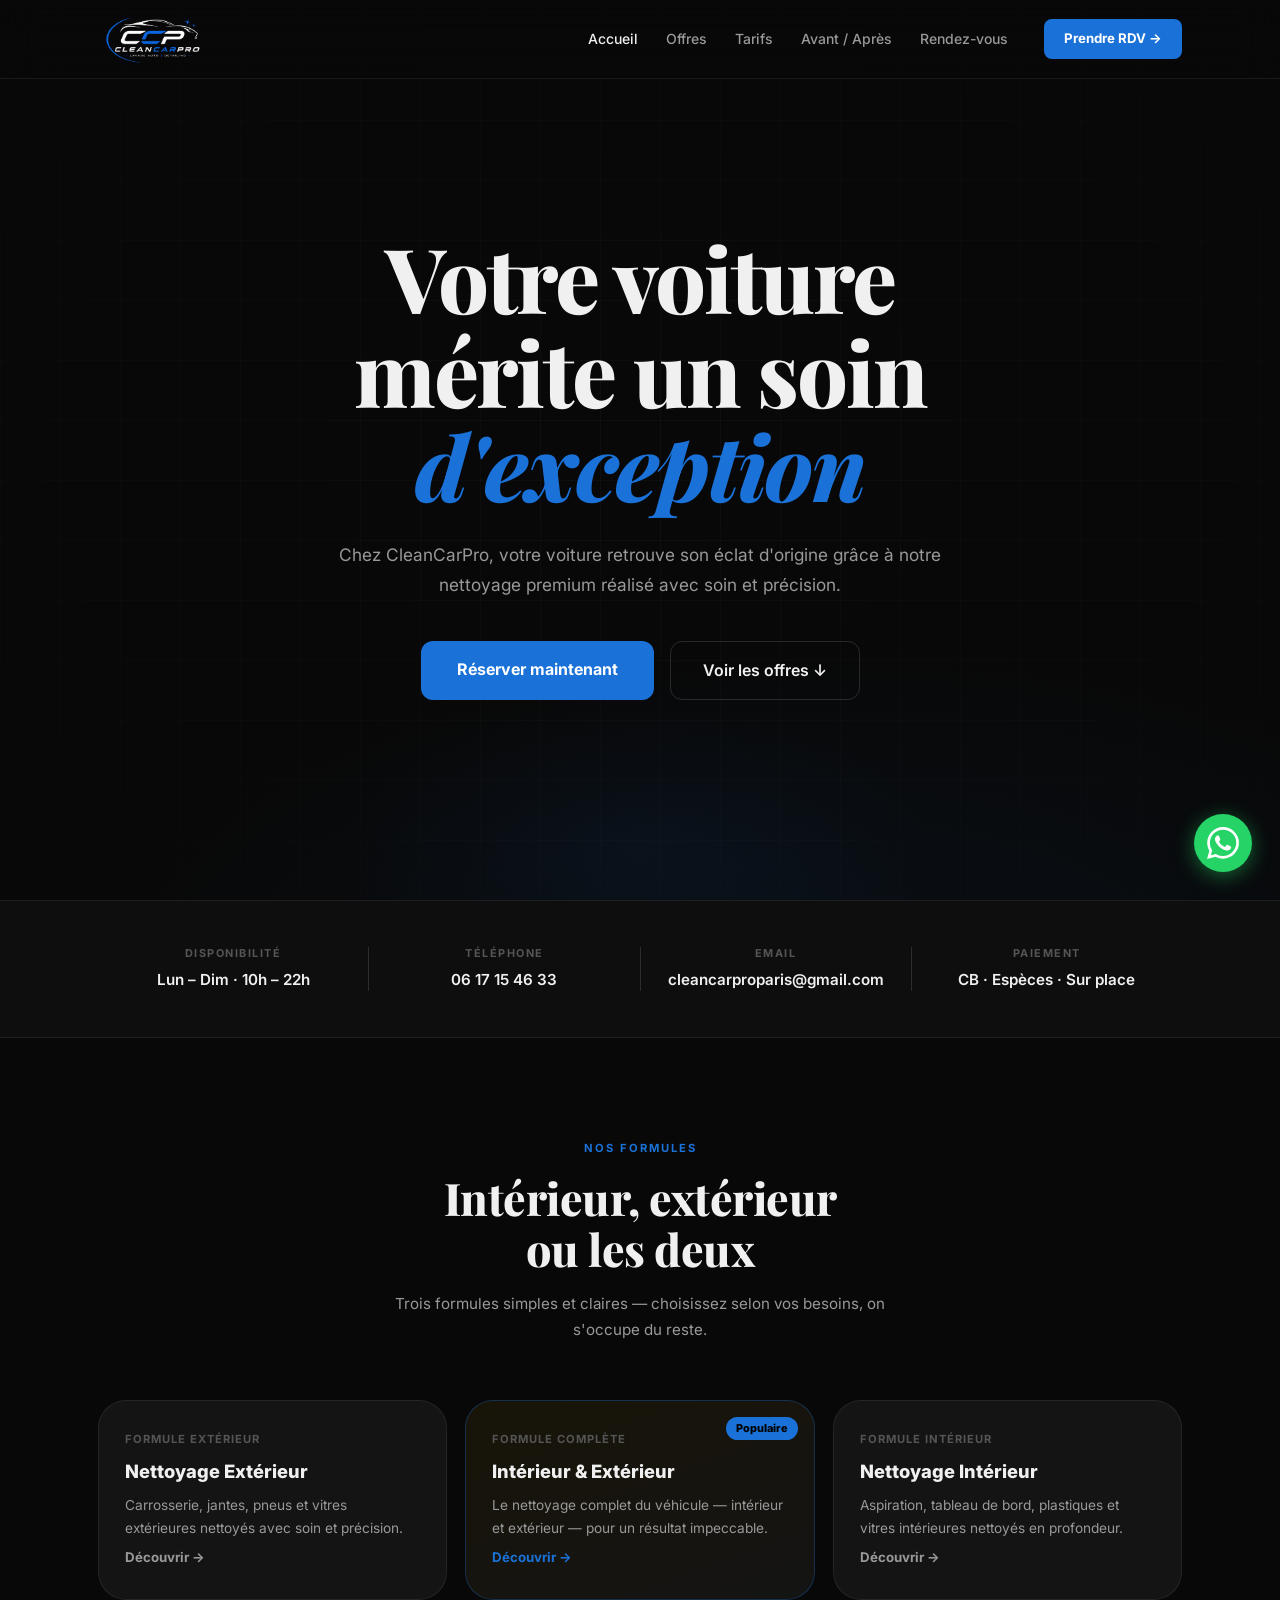
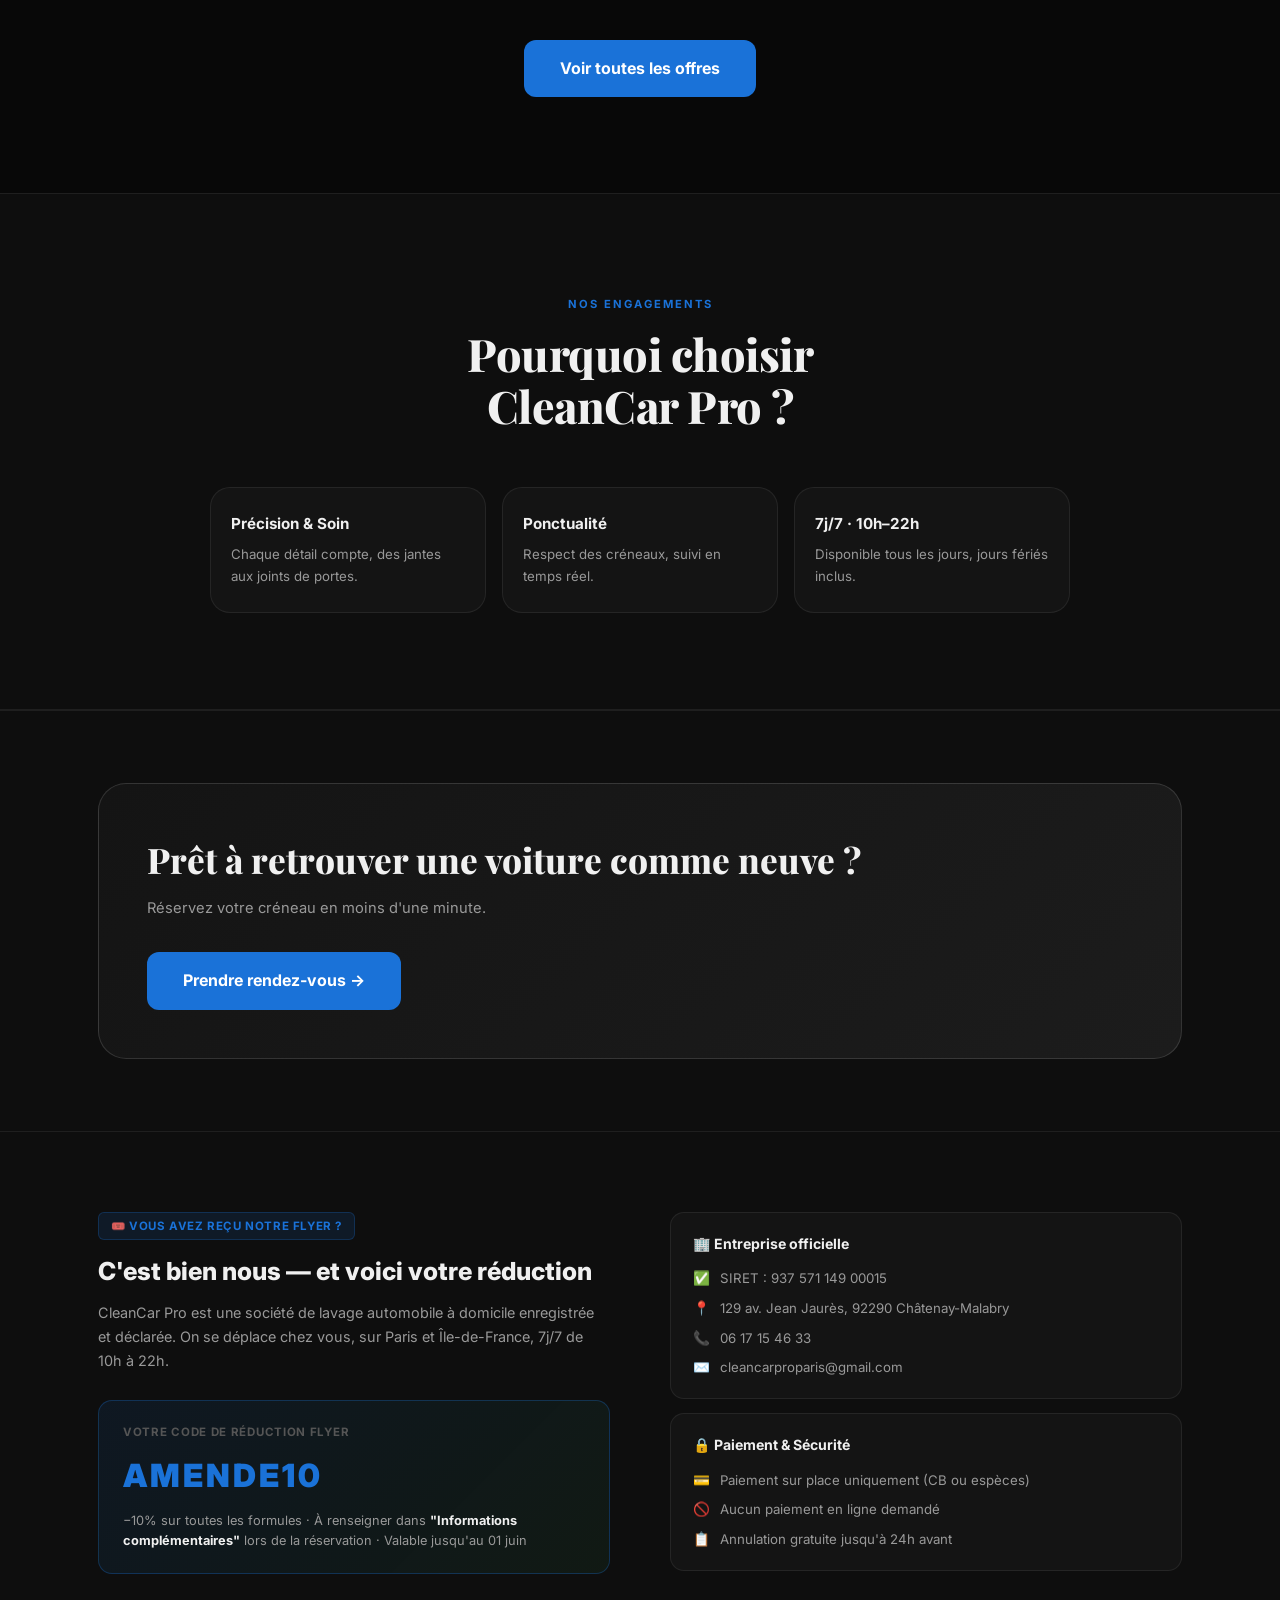
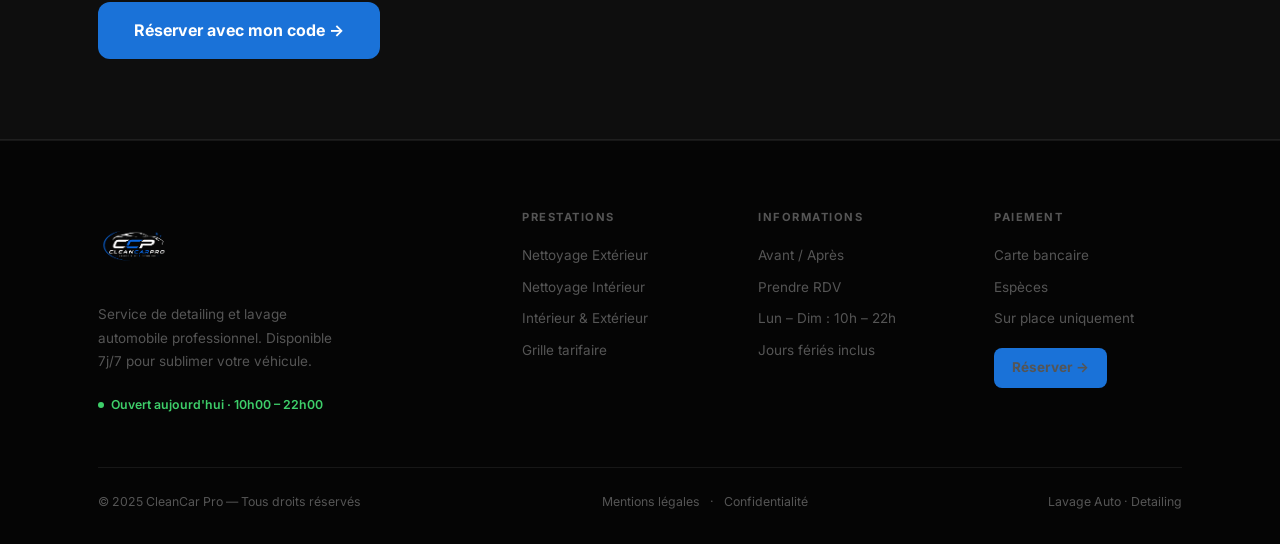
==== commit 93647961: "Ajout bandeau confiance flyer : code AMENDE10, SIRET, infos légales Co-Authored-By: Claude Sonnet 4." ====
--- a/index.html
+++ b/index.html
@@ -1,8 +1,46 @@
 <!DOCTYPE html>
 <html lang="fr">
-<head> <meta charset="UTF-8"/> <meta name="viewport" content="width=device-width, initial-scale=1.0"/> <title>CleanCar Pro — Lavage Auto à Domicile | Paris & Île-de-France</title> <meta name="description" content="CleanCar Pro : lavage et nettoyage automobile à domicile sur Paris et région parisienne. Extérieur, intérieur ou pack complet. Déplacement gratuit, disponible 7j/7 de 10h à 22h."/> <link rel="stylesheet" href="style.css"/> <link href="https://fonts.googleapis.com/css2?family=Inter:wght@300;400;500;600;700;800;900&family=Playfair+Display:ital,wght@0,700;0,800;1,700;1,800&display=swap" rel="stylesheet"/>
+<head> <meta charset="UTF-8"/> <link rel="icon" type="image/png" href="logo.png"/><link rel="apple-touch-icon" href="logo.png"/><meta name="viewport" content="width=device-width, initial-scale=1.0"/> <title>CleanCar Pro — Lavage Auto à Domicile | Paris & Île-de-France</title> <meta name="description" content="CleanCar Pro : lavage et nettoyage automobile à domicile sur Paris et région parisienne. Extérieur, intérieur ou pack complet. Déplacement gratuit, disponible 7j/7 de 10h à 22h."/> <link rel="stylesheet" href="style.css"/> <link href="https://fonts.googleapis.com/css2?family=Inter:wght@300;400;500;600;700;800;900&family=Playfair+Display:ital,wght@0,700;0,800;1,700;1,800&display=swap" rel="stylesheet"/>
 </head>
-<body> <nav id="navbar"> <div class="nav-inner"> <a href="index.html" class="logo"> <img src="logo.png" alt="CleanCar Pro" class="logo-img"/> </a> <ul class="nav-links"> <li><a href="index.html" class="active">Accueil</a></li> <li><a href="offres.html">Offres</a></li> <li><a href="tarifs.html">Tarifs</a></li> <li><a href="avant-apres.html">Avant / Après</a></li> <li><a href="rendez-vous.html">Rendez-vous</a></li> </ul> <a href="rendez-vous.html" class="nav-cta">Prendre RDV →</a> <button class="burger" id="burgerBtn" aria-label="Menu"><span></span><span></span><span></span></button> </div> <div class="mobile-nav" id="mobileNav"> <a href="index.html">Accueil</a> <a href="offres.html">Offres</a> <a href="tarifs.html">Tarifs</a> <a href="avant-apres.html">Avant / Après</a> <a href="rendez-vous.html">Rendez-vous</a> <a href="rendez-vous.html" class="mobile-cta-link">Prendre RDV →</a> </div> </nav> <!--  HERO  --> <section id="hero"> <div class="hero-bg-grid"></div> <div class="hero-glow"></div> <div class="hero-inner"> <div class="hero-left"> <h1>Votre voiture<br/>mérite un soin<br/><em>d'exception</em></h1> <p class="hero-desc">Chez CleanCarPro, votre voiture retrouve son éclat d'origine grâce à notre nettoyage premium réalisé avec soin et précision.</p> <div class="hero-ctas"> <a href="rendez-vous.html" class="btn-gold">Réserver maintenant</a> <a href="offres.html" class="btn-ghost">Voir les offres ↓</a> </div> </div> </div> </section> <!-- INFO BAR --> <div class="info-bar"> <div class="container"> <div class="info-bar-row"> <div class="info-bar-item"> <div class="info-bar-label">Disponibilité</div> <div class="info-bar-value">Lun – Dim · 10h – 22h</div> </div> <div class="info-bar-sep"></div> <div class="info-bar-item"> <div class="info-bar-label">Téléphone</div> <div class="info-bar-value"><a href="tel:0617154633">06 17 15 46 33</a></div> </div> <div class="info-bar-sep"></div> <div class="info-bar-item"> <div class="info-bar-label">Email</div> <div class="info-bar-value"><a href="mailto:cleancarproparis@gmail.com">cleancarproparis@gmail.com</a></div> </div> <div class="info-bar-sep"></div> <div class="info-bar-item"> <div class="info-bar-label">Paiement</div> <div class="info-bar-value">CB · Espèces · Sur place</div> </div> </div> </div> </div> <!--  FORMULES APERÇU  --> <section class="section-light"> <div class="container"> <div class="section-header"> <div class="section-tag">Nos Formules</div> <h2>Intérieur, extérieur<br/>ou les deux</h2> <p>Trois formules simples et claires — choisissez selon vos besoins, on s'occupe du reste.</p> </div> <div class="cards-3"> <div class="offer-card" data-reveal> <div class="oc-tier">Formule Extérieur</div> <h3>Nettoyage Extérieur</h3> <p>Carrosserie, jantes, pneus et vitres extérieures nettoyés avec soin et précision.</p> <a href="offres.html" class="oc-link">Découvrir →</a> </div> <div class="offer-card featured" data-reveal> <div class="oc-pop">Populaire</div> <div class="oc-tier">Formule Complète</div> <h3>Intérieur & Extérieur</h3> <p>Le nettoyage complet du véhicule — intérieur et extérieur — pour un résultat impeccable.</p> <a href="offres.html" class="oc-link gold">Découvrir →</a> </div> <div class="offer-card" data-reveal> <div class="oc-tier">Formule Intérieur</div> <h3>Nettoyage Intérieur</h3> <p>Aspiration, tableau de bord, plastiques et vitres intérieures nettoyés en profondeur.</p> <a href="offres.html" class="oc-link">Découvrir →</a> </div> </div> <div class="center-cta"> <a href="offres.html" class="btn-gold">Voir toutes les offres</a> </div> </div> </section> <!--  POURQUOI NOUS  --> <section class="section-dark"> <div class="container"> <div class="section-header"> <div class="section-tag">Nos engagements</div> <h2>Pourquoi choisir<br/>CleanCar Pro ?</h2> </div> <div class="why-grid"> <div class="why-item" data-reveal><h4>Précision & Soin</h4><p>Chaque détail compte, des jantes aux joints de portes.</p></div> <div class="why-item" data-reveal><h4>Ponctualité</h4><p>Respect des créneaux, suivi en temps réel.</p></div> <div class="why-item" data-reveal><h4>7j/7 · 10h–22h</h4><p>Disponible tous les jours, jours fériés inclus.</p></div> </div> </div> </section> <!--  CTA BANNER  --> <section class="cta-banner"> <div class="container"> <div class="cta-banner-inner"> <div> <h2>Prêt à retrouver une voiture comme neuve ?</h2> <p>Réservez votre créneau en moins d'une minute.</p> </div> <a href="rendez-vous.html" class="btn-gold">Prendre rendez-vous →</a> </div> </div> </section> <footer id="site-footer"> <div class="container"> <div class="footer-top"> <div class="footer-brand"> <a href="index.html" class="logo" style="display:inline-block;margin-bottom:14px"> <img src="logo.png" alt="CleanCar Pro" class="footer-logo-img"/> </a> <p>Service de detailing et lavage automobile professionnel. Disponible 7j/7 pour sublimer votre véhicule.</p> <div class="footer-open"><span class="live-dot"></span> Ouvert aujourd'hui · 10h00 – 22h00</div> </div> <div class="footer-col"> <h5>Prestations</h5> <ul> <li><a href="offres.html">Nettoyage Extérieur</a></li> <li><a href="offres.html">Nettoyage Intérieur</a></li> <li><a href="offres.html">Intérieur & Extérieur</a></li> <li><a href="tarifs.html">Grille tarifaire</a></li> </ul> </div> <div class="footer-col"> <h5>Informations</h5> <ul> <li><a href="avant-apres.html">Avant / Après</a></li> <li><a href="rendez-vous.html">Prendre RDV</a></li> <li>Lun – Dim : 10h – 22h</li> <li>Jours fériés inclus</li> </ul> </div> <div class="footer-col"> <h5>Paiement</h5> <ul> <li> Carte bancaire</li> <li> Espèces</li> <li> Sur place uniquement</li> </ul> <a href="rendez-vous.html" class="footer-rdv">Réserver →</a> </div> </div> <div class="footer-bottom"> <span>© 2025 CleanCar Pro — Tous droits réservés</span> <div class="footer-legal-links"><a href="mentions-legales.html">Mentions légales</a><span>·</span><a href="confidentialite.html">Confidentialité</a></div> <span>Lavage Auto · Detailing</span> </div> </div> </footer> <script src="script.js"></script>
+<body> <nav id="navbar"> <div class="nav-inner"> <a href="index.html" class="logo"> <img src="logo.png" alt="CleanCar Pro" class="logo-img"/> </a> <ul class="nav-links"> <li><a href="index.html" class="active">Accueil</a></li> <li><a href="offres.html">Offres</a></li> <li><a href="tarifs.html">Tarifs</a></li> <li><a href="avant-apres.html">Avant / Après</a></li> <li><a href="rendez-vous.html">Rendez-vous</a></li> </ul> <a href="rendez-vous.html" class="nav-cta">Prendre RDV →</a> <button class="burger" id="burgerBtn" aria-label="Menu"><span></span><span></span><span></span></button> </div> <div class="mobile-nav" id="mobileNav"> <a href="index.html">Accueil</a> <a href="offres.html">Offres</a> <a href="tarifs.html">Tarifs</a> <a href="avant-apres.html">Avant / Après</a> <a href="rendez-vous.html">Rendez-vous</a> <a href="rendez-vous.html" class="mobile-cta-link">Prendre RDV →</a> </div> </nav> <!--  HERO  --> <section id="hero"> <div class="hero-bg-grid"></div> <div class="hero-glow"></div> <div class="hero-inner"> <div class="hero-left"> <h1>Votre voiture<br/>mérite un soin<br/><em>d'exception</em></h1> <p class="hero-desc">Chez CleanCarPro, votre voiture retrouve son éclat d'origine grâce à notre nettoyage premium réalisé avec soin et précision.</p> <div class="hero-ctas"> <a href="rendez-vous.html" class="btn-gold">Réserver maintenant</a> <a href="offres.html" class="btn-ghost">Voir les offres ↓</a> </div> </div> </div> </section> <!-- INFO BAR --> <div class="info-bar"> <div class="container"> <div class="info-bar-row"> <div class="info-bar-item"> <div class="info-bar-label">Disponibilité</div> <div class="info-bar-value">Lun – Dim · 10h – 22h</div> </div> <div class="info-bar-sep"></div> <div class="info-bar-item"> <div class="info-bar-label">Téléphone</div> <div class="info-bar-value"><a href="tel:0617154633">06 17 15 46 33</a></div> </div> <div class="info-bar-sep"></div> <div class="info-bar-item"> <div class="info-bar-label">Email</div> <div class="info-bar-value"><a href="mailto:cleancarproparis@gmail.com">cleancarproparis@gmail.com</a></div> </div> <div class="info-bar-sep"></div> <div class="info-bar-item"> <div class="info-bar-label">Paiement</div> <div class="info-bar-value">CB · Espèces · Sur place</div> </div> </div> </div> </div> <!--  FORMULES APERÇU  --> <section class="section-light"> <div class="container"> <div class="section-header"> <div class="section-tag">Nos Formules</div> <h2>Intérieur, extérieur<br/>ou les deux</h2> <p>Trois formules simples et claires — choisissez selon vos besoins, on s'occupe du reste.</p> </div> <div class="cards-3"> <div class="offer-card" data-reveal> <div class="oc-tier">Formule Extérieur</div> <h3>Nettoyage Extérieur</h3> <p>Carrosserie, jantes, pneus et vitres extérieures nettoyés avec soin et précision.</p> <a href="offres.html" class="oc-link">Découvrir →</a> </div> <div class="offer-card featured" data-reveal> <div class="oc-pop">Populaire</div> <div class="oc-tier">Formule Complète</div> <h3>Intérieur & Extérieur</h3> <p>Le nettoyage complet du véhicule — intérieur et extérieur — pour un résultat impeccable.</p> <a href="offres.html" class="oc-link gold">Découvrir →</a> </div> <div class="offer-card" data-reveal> <div class="oc-tier">Formule Intérieur</div> <h3>Nettoyage Intérieur</h3> <p>Aspiration, tableau de bord, plastiques et vitres intérieures nettoyés en profondeur.</p> <a href="offres.html" class="oc-link">Découvrir →</a> </div> </div> <div class="center-cta"> <a href="offres.html" class="btn-gold">Voir toutes les offres</a> </div> </div> </section> <!--  POURQUOI NOUS  --> <section class="section-dark"> <div class="container"> <div class="section-header"> <div class="section-tag">Nos engagements</div> <h2>Pourquoi choisir<br/>CleanCar Pro ?</h2> </div> <div class="why-grid"> <div class="why-item" data-reveal><h4>Précision & Soin</h4><p>Chaque détail compte, des jantes aux joints de portes.</p></div> <div class="why-item" data-reveal><h4>Ponctualité</h4><p>Respect des créneaux, suivi en temps réel.</p></div> <div class="why-item" data-reveal><h4>7j/7 · 10h–22h</h4><p>Disponible tous les jours, jours fériés inclus.</p></div> </div> </div> </section> <!--  CTA BANNER  --> <section class="cta-banner"> <div class="container"> <div class="cta-banner-inner"> <div> <h2>Prêt à retrouver une voiture comme neuve ?</h2> <p>Réservez votre créneau en moins d'une minute.</p> </div> <a href="rendez-vous.html" class="btn-gold">Prendre rendez-vous →</a> </div> </div> </section> <!-- BANDEAU FLYER / CONFIANCE -->
+<section class="trust-band" id="flyer">
+  <div class="container">
+    <div class="trust-band-inner">
+      <div class="trust-band-left">
+        <div class="trust-tag">🎟️ Vous avez reçu notre flyer ?</div>
+        <h2 class="trust-title">C'est bien nous — et voici votre réduction</h2>
+        <p class="trust-sub">CleanCar Pro est une société de lavage automobile à domicile enregistrée et déclarée. On se déplace chez vous, sur Paris et Île-de-France, 7j/7 de 10h à 22h.</p>
+        <div class="trust-promo-box">
+          <div class="trust-promo-label">Votre code de réduction flyer</div>
+          <div class="trust-promo-code">AMENDE10</div>
+          <div class="trust-promo-info">−10% sur toutes les formules · À renseigner dans <strong>"Informations complémentaires"</strong> lors de la réservation · Valable jusqu'au 01 juin</div>
+        </div>
+        <a href="rendez-vous.html" class="btn-gold" style="display:inline-block;margin-top:28px">Réserver avec mon code →</a>
+      </div>
+      <div class="trust-band-right">
+        <div class="trust-card">
+          <div class="trust-card-title">🏢 Entreprise officielle</div>
+          <ul class="trust-list">
+            <li><span class="tl-icon">✅</span><span>SIRET : 937 571 149 00015</span></li>
+            <li><span class="tl-icon">📍</span><span>129 av. Jean Jaurès, 92290 Châtenay-Malabry</span></li>
+            <li><span class="tl-icon">📞</span><span><a href="tel:0617154633">06 17 15 46 33</a></span></li>
+            <li><span class="tl-icon">✉️</span><span><a href="mailto:cleancarproparis@gmail.com">cleancarproparis@gmail.com</a></span></li>
+          </ul>
+        </div>
+        <div class="trust-card" style="margin-top:14px">
+          <div class="trust-card-title">🔒 Paiement & Sécurité</div>
+          <ul class="trust-list">
+            <li><span class="tl-icon">💳</span><span>Paiement sur place uniquement (CB ou espèces)</span></li>
+            <li><span class="tl-icon">🚫</span><span>Aucun paiement en ligne demandé</span></li>
+            <li><span class="tl-icon">📋</span><span>Annulation gratuite jusqu'à 24h avant</span></li>
+          </ul>
+        </div>
+      </div>
+    </div>
+  </div>
+</section>
+
+ <footer id="site-footer"> <div class="container"> <div class="footer-top"> <div class="footer-brand"> <a href="index.html" class="logo" style="display:inline-block;margin-bottom:14px"> <img src="logo.png" alt="CleanCar Pro" class="footer-logo-img"/> </a> <p>Service de detailing et lavage automobile professionnel. Disponible 7j/7 pour sublimer votre véhicule.</p> <div class="footer-open"><span class="live-dot"></span> Ouvert aujourd'hui · 10h00 – 22h00</div> </div> <div class="footer-col"> <h5>Prestations</h5> <ul> <li><a href="offres.html">Nettoyage Extérieur</a></li> <li><a href="offres.html">Nettoyage Intérieur</a></li> <li><a href="offres.html">Intérieur & Extérieur</a></li> <li><a href="tarifs.html">Grille tarifaire</a></li> </ul> </div> <div class="footer-col"> <h5>Informations</h5> <ul> <li><a href="avant-apres.html">Avant / Après</a></li> <li><a href="rendez-vous.html">Prendre RDV</a></li> <li>Lun – Dim : 10h – 22h</li> <li>Jours fériés inclus</li> </ul> </div> <div class="footer-col"> <h5>Paiement</h5> <ul> <li> Carte bancaire</li> <li> Espèces</li> <li> Sur place uniquement</li> </ul> <a href="rendez-vous.html" class="footer-rdv">Réserver →</a> </div> </div> <div class="footer-bottom"> <span>© 2025 CleanCar Pro — Tous droits réservés</span> <div class="footer-legal-links"><a href="mentions-legales.html">Mentions légales</a><span>·</span><a href="confidentialite.html">Confidentialité</a></div> <span>Lavage Auto · Detailing</span> </div> </div> </footer> <script src="script.js"></script>
 <a href="https://wa.me/33617154633" class="whatsapp-float" target="_blank" rel="noopener" aria-label="Nous contacter sur WhatsApp"><svg xmlns="http://www.w3.org/2000/svg" viewBox="0 0 24 24"><path d="M17.472 14.382c-.297-.149-1.758-.867-2.03-.967-.273-.099-.471-.148-.67.15-.197.297-.767.966-.94 1.164-.173.199-.347.223-.644.075-.297-.15-1.255-.463-2.39-1.475-.883-.788-1.48-1.761-1.653-2.059-.173-.297-.018-.458.13-.606.134-.133.298-.347.446-.52.149-.174.198-.298.298-.497.099-.198.05-.371-.025-.52-.075-.149-.669-1.612-.916-2.207-.242-.579-.487-.5-.669-.51-.173-.008-.371-.01-.57-.01-.198 0-.52.074-.792.372-.272.297-1.04 1.016-1.04 2.479 0 1.462 1.065 2.875 1.213 3.074.149.198 2.096 3.2 5.077 4.487.709.306 1.262.489 1.694.625.712.227 1.36.195 1.871.118.571-.085 1.758-.719 2.006-1.413.248-.694.248-1.289.173-1.413-.074-.124-.272-.198-.57-.347m-5.421 7.403h-.004a9.87 9.87 0 01-5.031-1.378l-.361-.214-3.741.982.998-3.648-.235-.374a9.86 9.86 0 01-1.51-5.26c.001-5.45 4.436-9.884 9.888-9.884 2.64 0 5.122 1.03 6.988 2.898a9.825 9.825 0 012.893 6.994c-.003 5.45-4.437 9.884-9.885 9.884m8.413-18.297A11.815 11.815 0 0012.05 0C5.495 0 .16 5.335.157 11.892c0 2.096.547 4.142 1.588 5.945L.057 24l6.305-1.654a11.882 11.882 0 005.683 1.448h.005c6.554 0 11.89-5.335 11.893-11.893a11.821 11.821 0 00-3.48-8.413z"/></svg></a>
 </body>
 </html>
--- a/style.css
+++ b/style.css
@@ -54,11 +54,12 @@
 .logo-text { font-size: 1.05rem; font-weight: 800; color: var(--text); letter-spacing: -.2px; }
 .logo-text span { color: var(--gold); }
 .logo-img {
-  height: 64px;
+  height: 110px;
   width: auto;
   display: block;
   object-fit: contain;
 }
+
 .nav-links { display: flex; list-style: none; gap: 28px; margin-left: auto; }
 .nav-links a { color: var(--text2); font-size: .875rem; font-weight: 500; transition: color .2s; }
 .nav-links a:hover, .nav-links a.active { color: var(--text); }
@@ -490,19 +491,32 @@
 .dispo-time-badge { font-size: .92rem; font-weight: 800; color: var(--gold); white-space: nowrap; }
 .slot-section-label { font-size: .72rem; font-weight: 700; color: var(--text3); text-transform: uppercase; letter-spacing: 1px; margin-bottom: 10px; }
 .day-selector { display: flex; gap: 6px; flex-wrap: wrap; margin-bottom: 4px; }
-.day-btn { flex: 1; min-width: 36px; padding: 9px 4px; text-align: center; background: var(--bg3); border: 1px solid var(--b); border-radius: 8px; font-size: .76rem; font-weight: 700; color: var(--text2); cursor: pointer; transition: all .15s; }
-.day-btn:hover { border-color: var(--b2); color: var(--text); }
-.day-btn.active { background: var(--gold); color: #fff; border-color: var(--gold); }
+.week-nav { display: flex; align-items: center; justify-content: space-between; gap: 8px; margin-bottom: 10px; }
+.week-arrow { background: var(--bg3); border: 1px solid var(--b); border-radius: 8px; color: var(--text); width: 34px; height: 34px; cursor: pointer; font-size: 1.1rem; display: flex; align-items: center; justify-content: center; transition: all .15s; flex-shrink: 0; }
+.week-arrow:hover:not(:disabled) { border-color: var(--gold); color: var(--gold); }
+.week-arrow:disabled { opacity: .3; cursor: not-allowed; }
+.week-label { font-size: .8rem; font-weight: 600; color: var(--text2); text-align: center; flex: 1; }
+.day-btn { flex: 1; min-width: 42px; padding: 8px 4px; text-align: center; background: var(--bg3); border: 1px solid var(--b); border-radius: 8px; cursor: pointer; transition: all .15s; display: flex; flex-direction: column; align-items: center; gap: 2px; }
+.day-btn:hover { border-color: var(--b2); }
+.day-btn.active { background: var(--gold); border-color: var(--gold); }
+.day-name { font-size: .74rem; font-weight: 700; color: var(--text2); line-height: 1; }
+.day-date { font-size: .66rem; font-weight: 500; color: var(--text3); line-height: 1; }
+.day-btn:hover .day-name, .day-btn:hover .day-date { color: var(--text); }
+.day-btn.active .day-name, .day-btn.active .day-date { color: #fff; }
+.day-btn.day-past { opacity: .3; cursor: not-allowed; }
+.day-btn.day-past .day-name, .day-btn.day-past .day-date { color: var(--text3); }
 .time-grid { display: grid; grid-template-columns: repeat(4,1fr); gap: 6px; }
 .time-btn { padding: 8px 2px; text-align: center; background: var(--bg3); border: 1px solid var(--b); border-radius: 7px; font-size: .74rem; font-weight: 600; color: var(--text2); cursor: pointer; transition: all .15s; }
 .time-btn:hover { border-color: rgba(26,114,216,.4); color: var(--text); }
 .time-btn.active { background: rgba(26,114,216,.14); border-color: var(--gold); color: var(--gold); font-weight: 700; }
 .time-btn.active-2h { background: rgba(26,114,216,.07); border-color: rgba(26,114,216,.4); color: var(--gold2); font-weight: 600; }
 .time-btn:disabled { opacity: .3; cursor: not-allowed; }
+.time-btn.booked { opacity: .25; cursor: not-allowed; text-decoration: line-through; }
 .slot-legend { display: flex; gap: 16px; margin-top: 10px; font-size: .74rem; color: var(--text3); }
 .legend-dot { display: inline-block; width: 8px; height: 8px; border-radius: 50%; margin-right: 4px; }
 .legend-dot.free { background: var(--bg3); border: 1px solid var(--b2); }
 .legend-dot.chosen { background: var(--gold); }
+.legend-dot.booked { background: #333; border: 1px solid #444; }
 .info-block { background: var(--bg2); border: 1px solid var(--b); border-radius: var(--rxl); padding: 28px; margin-top: 20px; }
 .info-block h4 { font-size: .95rem; font-weight: 800; margin-bottom: 18px; }
 .info-list { display: flex; flex-direction: column; gap: 14px; }
@@ -657,3 +671,41 @@
   height: 32px;
   fill: #fff;
 }
+
+/* ════ PROMO / MARKETING ════ */
+.promo-banner-top { background: linear-gradient(135deg, rgba(26,114,216,.12), rgba(62,207,106,.08)); border: 1px solid rgba(26,114,216,.25); border-radius: 14px; padding: 14px 20px; text-align: center; font-size: .9rem; color: var(--text2); margin-bottom: 40px; }
+.promo-banner-top strong { color: var(--text); }
+.svc-launch-tag { display: inline-block; background: rgba(26,114,216,.12); color: var(--gold); border: 1px solid rgba(26,114,216,.25); border-radius: 6px; padding: 3px 10px; font-size: .7rem; font-weight: 700; text-transform: uppercase; letter-spacing: .5px; margin-bottom: 10px; }
+.svc-launch-tag.gold-tag { background: rgba(26,114,216,.18); }
+.svc-price-block { display: flex; align-items: center; gap: 8px; flex-wrap: wrap; }
+.svc-price-old { text-decoration: line-through; color: var(--text3); font-size: .85rem; font-weight: 500; }
+.svc-price-old.gold-old { color: #666; }
+.svc-save-badge { background: rgba(62,207,106,.15); color: #3ecf6a; border-radius: 6px; padding: 2px 7px; font-size: .72rem; font-weight: 800; }
+.svc-save-badge.green-badge { background: rgba(62,207,106,.2); }
+.svc-combo-savings { font-size: .82rem; color: var(--text2); margin: 10px 0; padding: 8px 12px; background: rgba(26,114,216,.06); border-radius: 8px; border-left: 3px solid var(--gold); }
+.tarif-promo-tag { background: rgba(62,207,106,.15); color: #3ecf6a; border-radius: 5px; padding: 1px 7px; font-size: .7rem; font-weight: 700; margin-left: 6px; }
+.price-old-sm { text-decoration: line-through; color: var(--text3); font-size: .82rem; margin-right: 4px; }
+
+/* ════ BANDEAU CONFIANCE / FLYER ════ */
+.trust-band { background: var(--bg1); border-top: 1px solid var(--b); border-bottom: 1px solid var(--b); padding: 80px 0; }
+.trust-band-inner { display: grid; grid-template-columns: 1fr 1fr; gap: 60px; align-items: start; }
+.trust-tag { display: inline-block; background: rgba(26,114,216,.12); color: var(--gold); border: 1px solid rgba(26,114,216,.25); border-radius: 6px; padding: 4px 12px; font-size: .72rem; font-weight: 700; text-transform: uppercase; letter-spacing: .6px; margin-bottom: 16px; }
+.trust-title { font-size: 1.55rem; font-weight: 800; line-height: 1.25; margin-bottom: 14px; color: var(--text); }
+.trust-sub { font-size: .9rem; color: var(--text2); line-height: 1.65; margin-bottom: 28px; }
+.trust-promo-box { background: linear-gradient(135deg, rgba(26,114,216,.1), rgba(62,207,106,.06)); border: 1px solid rgba(26,114,216,.3); border-radius: 14px; padding: 22px 24px; }
+.trust-promo-label { font-size: .72rem; font-weight: 700; text-transform: uppercase; letter-spacing: .7px; color: var(--text3); margin-bottom: 8px; }
+.trust-promo-code { font-size: 2rem; font-weight: 900; letter-spacing: 3px; color: var(--gold); font-family: 'Inter', monospace; margin-bottom: 10px; }
+.trust-promo-info { font-size: .8rem; color: var(--text2); line-height: 1.55; }
+.trust-promo-info strong { color: var(--text); }
+.trust-card { background: var(--bg2); border: 1px solid var(--b); border-radius: 14px; padding: 20px 22px; }
+.trust-card-title { font-size: .88rem; font-weight: 700; color: var(--text); margin-bottom: 14px; }
+.trust-list { list-style: none; display: flex; flex-direction: column; gap: 10px; }
+.trust-list li { display: flex; align-items: flex-start; gap: 10px; font-size: .83rem; color: var(--text2); line-height: 1.45; }
+.trust-list li a { color: var(--text2); text-decoration: none; }
+.trust-list li a:hover { color: var(--gold); }
+.tl-icon { flex-shrink: 0; font-size: .85rem; }
+@media (max-width: 768px) {
+  .trust-band-inner { grid-template-columns: 1fr; gap: 36px; }
+  .trust-promo-code { font-size: 1.6rem; }
+  .trust-title { font-size: 1.25rem; }
+}
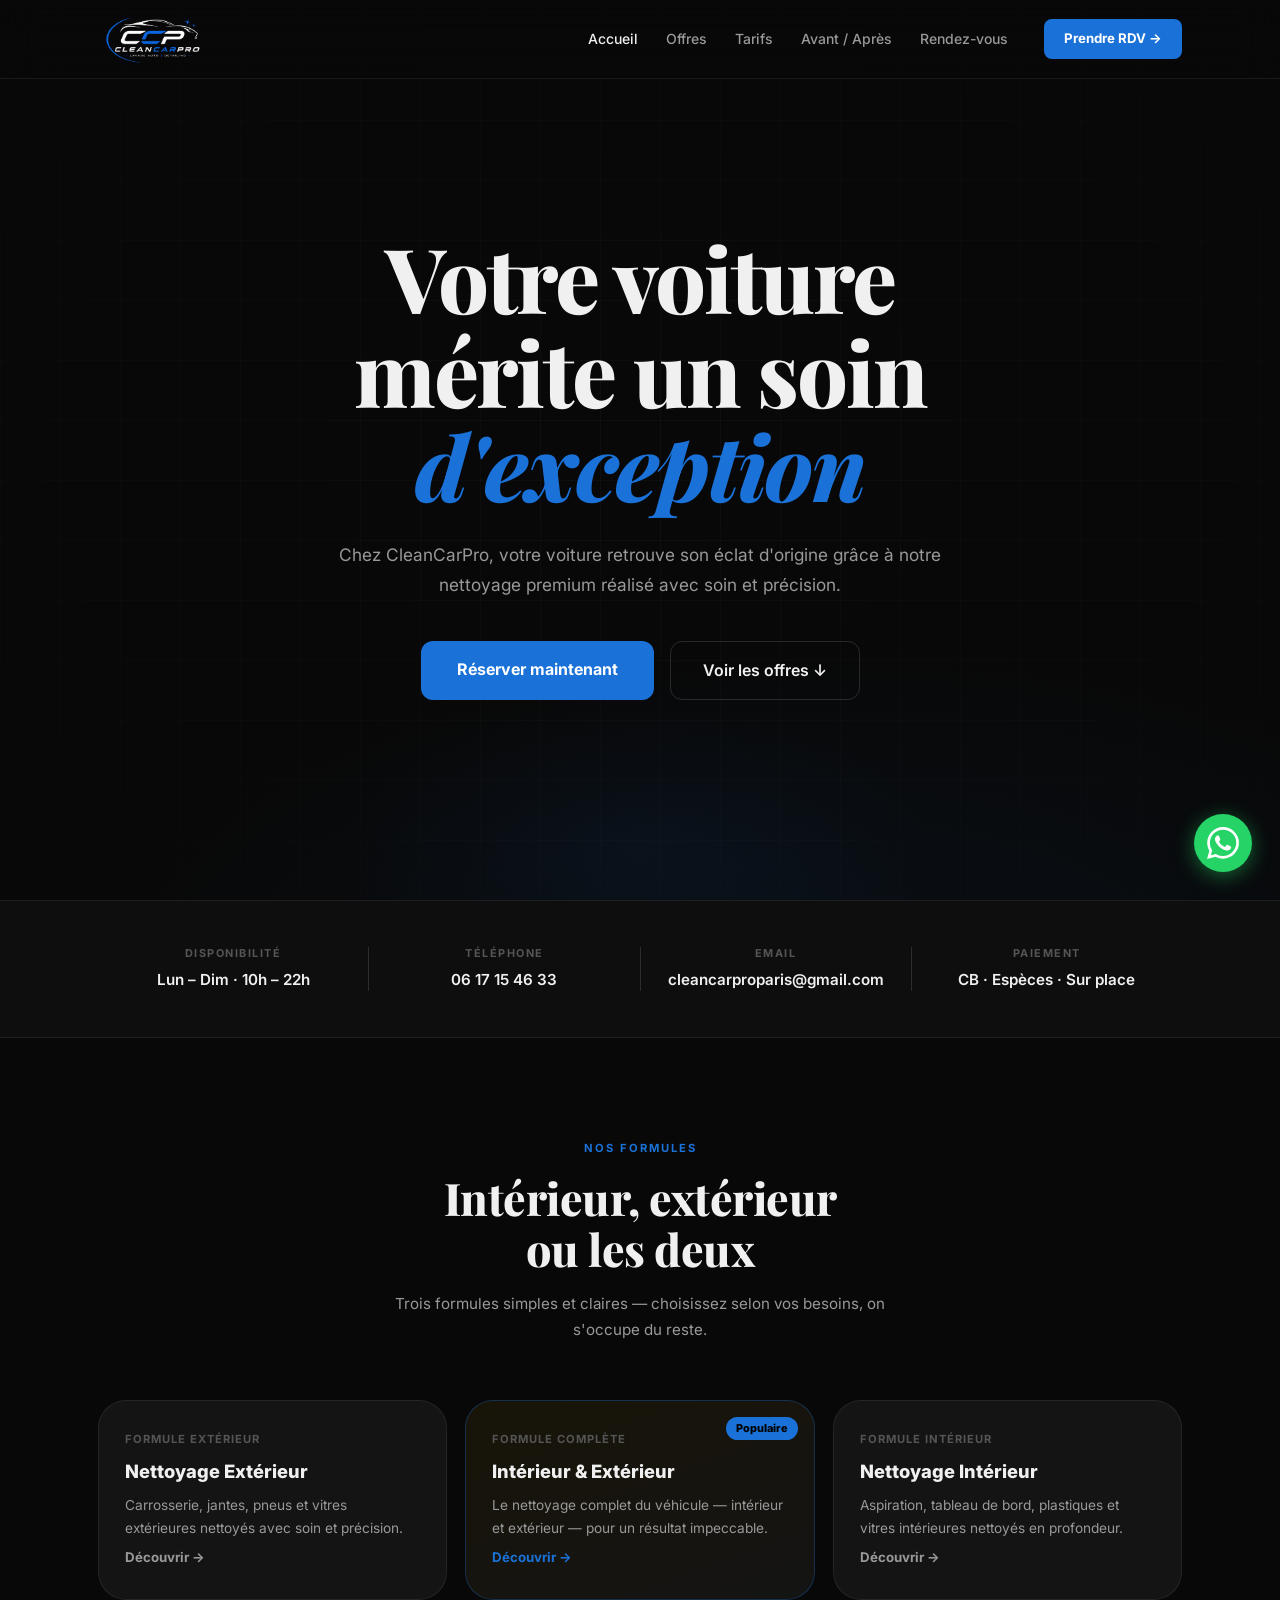
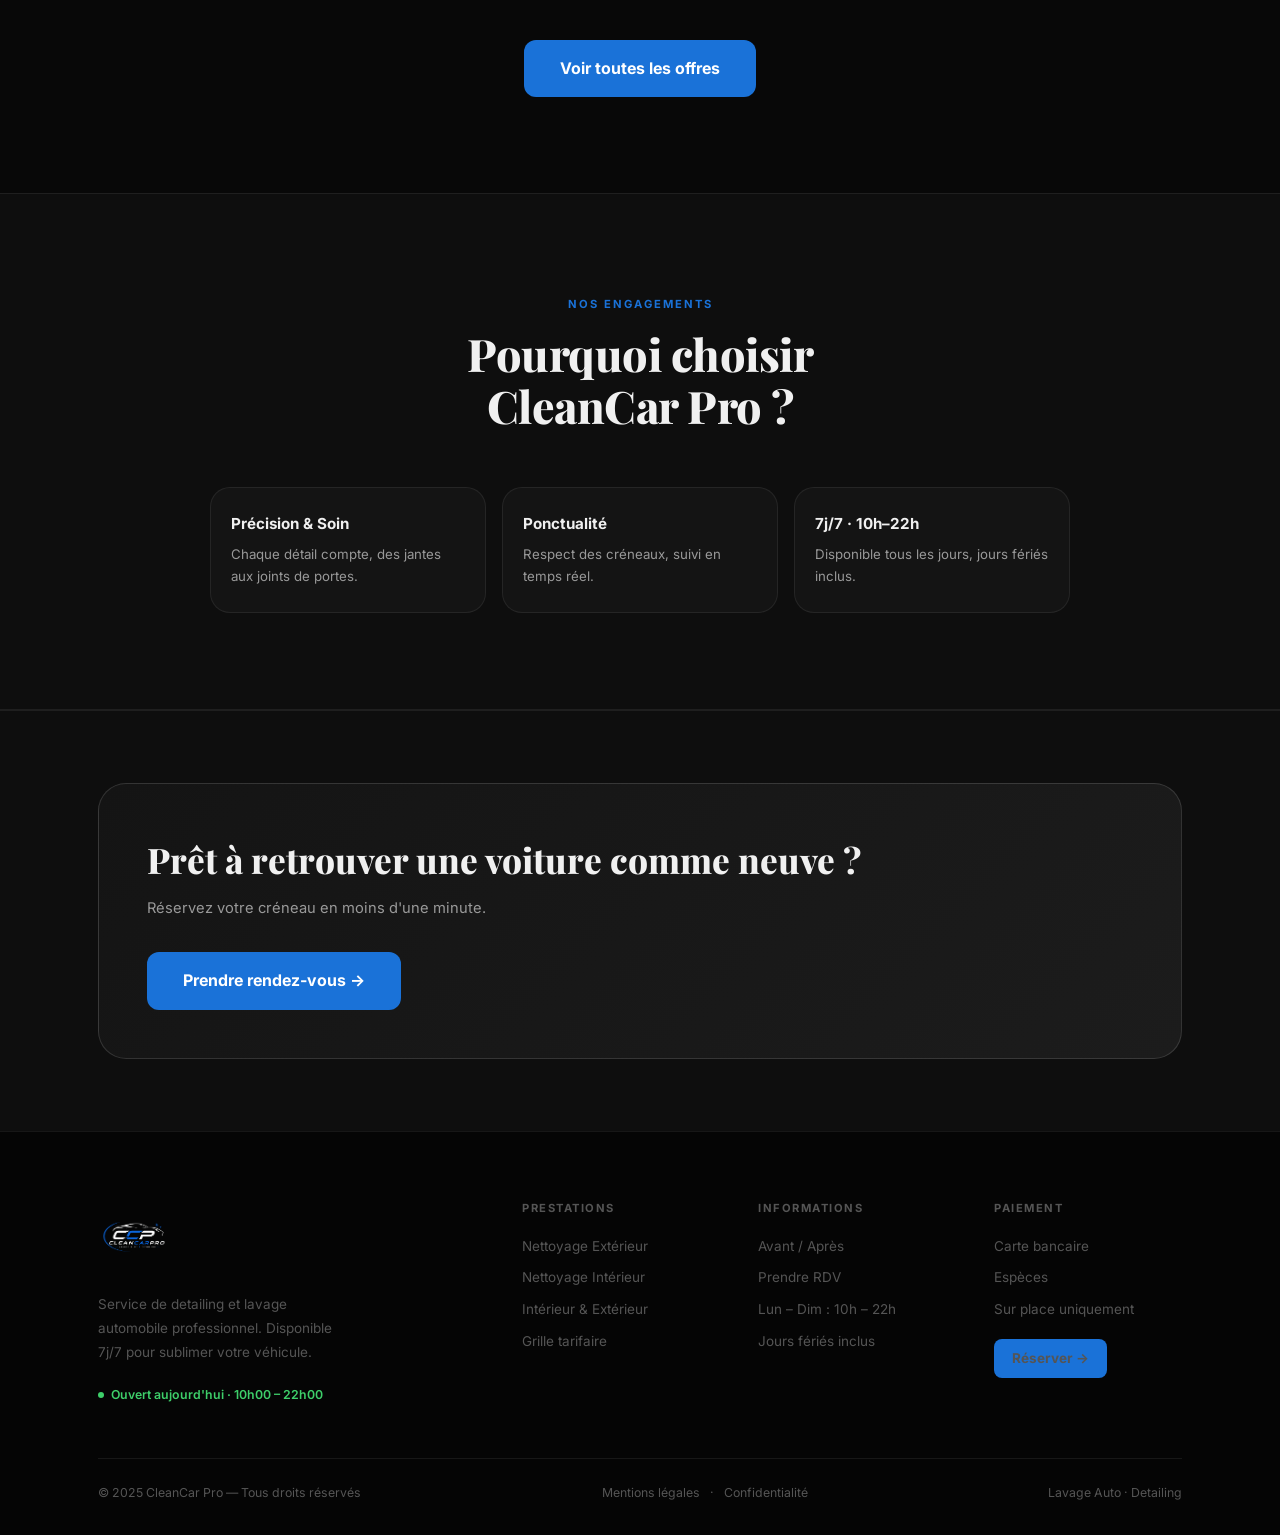
==== commit bfccecd9: "Suppression bandeau confiance flyer du site Co-Authored-By: Claude Sonnet 4.6 <noreply@anthropic.com" ====
--- a/index.html
+++ b/index.html
@@ -2,45 +2,7 @@
 <html lang="fr">
 <head> <meta charset="UTF-8"/> <link rel="icon" type="image/png" href="logo.png"/><link rel="apple-touch-icon" href="logo.png"/><meta name="viewport" content="width=device-width, initial-scale=1.0"/> <title>CleanCar Pro — Lavage Auto à Domicile | Paris & Île-de-France</title> <meta name="description" content="CleanCar Pro : lavage et nettoyage automobile à domicile sur Paris et région parisienne. Extérieur, intérieur ou pack complet. Déplacement gratuit, disponible 7j/7 de 10h à 22h."/> <link rel="stylesheet" href="style.css"/> <link href="https://fonts.googleapis.com/css2?family=Inter:wght@300;400;500;600;700;800;900&family=Playfair+Display:ital,wght@0,700;0,800;1,700;1,800&display=swap" rel="stylesheet"/>
 </head>
-<body> <nav id="navbar"> <div class="nav-inner"> <a href="index.html" class="logo"> <img src="logo.png" alt="CleanCar Pro" class="logo-img"/> </a> <ul class="nav-links"> <li><a href="index.html" class="active">Accueil</a></li> <li><a href="offres.html">Offres</a></li> <li><a href="tarifs.html">Tarifs</a></li> <li><a href="avant-apres.html">Avant / Après</a></li> <li><a href="rendez-vous.html">Rendez-vous</a></li> </ul> <a href="rendez-vous.html" class="nav-cta">Prendre RDV →</a> <button class="burger" id="burgerBtn" aria-label="Menu"><span></span><span></span><span></span></button> </div> <div class="mobile-nav" id="mobileNav"> <a href="index.html">Accueil</a> <a href="offres.html">Offres</a> <a href="tarifs.html">Tarifs</a> <a href="avant-apres.html">Avant / Après</a> <a href="rendez-vous.html">Rendez-vous</a> <a href="rendez-vous.html" class="mobile-cta-link">Prendre RDV →</a> </div> </nav> <!--  HERO  --> <section id="hero"> <div class="hero-bg-grid"></div> <div class="hero-glow"></div> <div class="hero-inner"> <div class="hero-left"> <h1>Votre voiture<br/>mérite un soin<br/><em>d'exception</em></h1> <p class="hero-desc">Chez CleanCarPro, votre voiture retrouve son éclat d'origine grâce à notre nettoyage premium réalisé avec soin et précision.</p> <div class="hero-ctas"> <a href="rendez-vous.html" class="btn-gold">Réserver maintenant</a> <a href="offres.html" class="btn-ghost">Voir les offres ↓</a> </div> </div> </div> </section> <!-- INFO BAR --> <div class="info-bar"> <div class="container"> <div class="info-bar-row"> <div class="info-bar-item"> <div class="info-bar-label">Disponibilité</div> <div class="info-bar-value">Lun – Dim · 10h – 22h</div> </div> <div class="info-bar-sep"></div> <div class="info-bar-item"> <div class="info-bar-label">Téléphone</div> <div class="info-bar-value"><a href="tel:0617154633">06 17 15 46 33</a></div> </div> <div class="info-bar-sep"></div> <div class="info-bar-item"> <div class="info-bar-label">Email</div> <div class="info-bar-value"><a href="mailto:cleancarproparis@gmail.com">cleancarproparis@gmail.com</a></div> </div> <div class="info-bar-sep"></div> <div class="info-bar-item"> <div class="info-bar-label">Paiement</div> <div class="info-bar-value">CB · Espèces · Sur place</div> </div> </div> </div> </div> <!--  FORMULES APERÇU  --> <section class="section-light"> <div class="container"> <div class="section-header"> <div class="section-tag">Nos Formules</div> <h2>Intérieur, extérieur<br/>ou les deux</h2> <p>Trois formules simples et claires — choisissez selon vos besoins, on s'occupe du reste.</p> </div> <div class="cards-3"> <div class="offer-card" data-reveal> <div class="oc-tier">Formule Extérieur</div> <h3>Nettoyage Extérieur</h3> <p>Carrosserie, jantes, pneus et vitres extérieures nettoyés avec soin et précision.</p> <a href="offres.html" class="oc-link">Découvrir →</a> </div> <div class="offer-card featured" data-reveal> <div class="oc-pop">Populaire</div> <div class="oc-tier">Formule Complète</div> <h3>Intérieur & Extérieur</h3> <p>Le nettoyage complet du véhicule — intérieur et extérieur — pour un résultat impeccable.</p> <a href="offres.html" class="oc-link gold">Découvrir →</a> </div> <div class="offer-card" data-reveal> <div class="oc-tier">Formule Intérieur</div> <h3>Nettoyage Intérieur</h3> <p>Aspiration, tableau de bord, plastiques et vitres intérieures nettoyés en profondeur.</p> <a href="offres.html" class="oc-link">Découvrir →</a> </div> </div> <div class="center-cta"> <a href="offres.html" class="btn-gold">Voir toutes les offres</a> </div> </div> </section> <!--  POURQUOI NOUS  --> <section class="section-dark"> <div class="container"> <div class="section-header"> <div class="section-tag">Nos engagements</div> <h2>Pourquoi choisir<br/>CleanCar Pro ?</h2> </div> <div class="why-grid"> <div class="why-item" data-reveal><h4>Précision & Soin</h4><p>Chaque détail compte, des jantes aux joints de portes.</p></div> <div class="why-item" data-reveal><h4>Ponctualité</h4><p>Respect des créneaux, suivi en temps réel.</p></div> <div class="why-item" data-reveal><h4>7j/7 · 10h–22h</h4><p>Disponible tous les jours, jours fériés inclus.</p></div> </div> </div> </section> <!--  CTA BANNER  --> <section class="cta-banner"> <div class="container"> <div class="cta-banner-inner"> <div> <h2>Prêt à retrouver une voiture comme neuve ?</h2> <p>Réservez votre créneau en moins d'une minute.</p> </div> <a href="rendez-vous.html" class="btn-gold">Prendre rendez-vous →</a> </div> </div> </section> <!-- BANDEAU FLYER / CONFIANCE -->
-<section class="trust-band" id="flyer">
-  <div class="container">
-    <div class="trust-band-inner">
-      <div class="trust-band-left">
-        <div class="trust-tag">🎟️ Vous avez reçu notre flyer ?</div>
-        <h2 class="trust-title">C'est bien nous — et voici votre réduction</h2>
-        <p class="trust-sub">CleanCar Pro est une société de lavage automobile à domicile enregistrée et déclarée. On se déplace chez vous, sur Paris et Île-de-France, 7j/7 de 10h à 22h.</p>
-        <div class="trust-promo-box">
-          <div class="trust-promo-label">Votre code de réduction flyer</div>
-          <div class="trust-promo-code">AMENDE10</div>
-          <div class="trust-promo-info">−10% sur toutes les formules · À renseigner dans <strong>"Informations complémentaires"</strong> lors de la réservation · Valable jusqu'au 01 juin</div>
-        </div>
-        <a href="rendez-vous.html" class="btn-gold" style="display:inline-block;margin-top:28px">Réserver avec mon code →</a>
-      </div>
-      <div class="trust-band-right">
-        <div class="trust-card">
-          <div class="trust-card-title">🏢 Entreprise officielle</div>
-          <ul class="trust-list">
-            <li><span class="tl-icon">✅</span><span>SIRET : 937 571 149 00015</span></li>
-            <li><span class="tl-icon">📍</span><span>129 av. Jean Jaurès, 92290 Châtenay-Malabry</span></li>
-            <li><span class="tl-icon">📞</span><span><a href="tel:0617154633">06 17 15 46 33</a></span></li>
-            <li><span class="tl-icon">✉️</span><span><a href="mailto:cleancarproparis@gmail.com">cleancarproparis@gmail.com</a></span></li>
-          </ul>
-        </div>
-        <div class="trust-card" style="margin-top:14px">
-          <div class="trust-card-title">🔒 Paiement & Sécurité</div>
-          <ul class="trust-list">
-            <li><span class="tl-icon">💳</span><span>Paiement sur place uniquement (CB ou espèces)</span></li>
-            <li><span class="tl-icon">🚫</span><span>Aucun paiement en ligne demandé</span></li>
-            <li><span class="tl-icon">📋</span><span>Annulation gratuite jusqu'à 24h avant</span></li>
-          </ul>
-        </div>
-      </div>
-    </div>
-  </div>
-</section>
-
- <footer id="site-footer"> <div class="container"> <div class="footer-top"> <div class="footer-brand"> <a href="index.html" class="logo" style="display:inline-block;margin-bottom:14px"> <img src="logo.png" alt="CleanCar Pro" class="footer-logo-img"/> </a> <p>Service de detailing et lavage automobile professionnel. Disponible 7j/7 pour sublimer votre véhicule.</p> <div class="footer-open"><span class="live-dot"></span> Ouvert aujourd'hui · 10h00 – 22h00</div> </div> <div class="footer-col"> <h5>Prestations</h5> <ul> <li><a href="offres.html">Nettoyage Extérieur</a></li> <li><a href="offres.html">Nettoyage Intérieur</a></li> <li><a href="offres.html">Intérieur & Extérieur</a></li> <li><a href="tarifs.html">Grille tarifaire</a></li> </ul> </div> <div class="footer-col"> <h5>Informations</h5> <ul> <li><a href="avant-apres.html">Avant / Après</a></li> <li><a href="rendez-vous.html">Prendre RDV</a></li> <li>Lun – Dim : 10h – 22h</li> <li>Jours fériés inclus</li> </ul> </div> <div class="footer-col"> <h5>Paiement</h5> <ul> <li> Carte bancaire</li> <li> Espèces</li> <li> Sur place uniquement</li> </ul> <a href="rendez-vous.html" class="footer-rdv">Réserver →</a> </div> </div> <div class="footer-bottom"> <span>© 2025 CleanCar Pro — Tous droits réservés</span> <div class="footer-legal-links"><a href="mentions-legales.html">Mentions légales</a><span>·</span><a href="confidentialite.html">Confidentialité</a></div> <span>Lavage Auto · Detailing</span> </div> </div> </footer> <script src="script.js"></script>
+<body> <nav id="navbar"> <div class="nav-inner"> <a href="index.html" class="logo"> <img src="logo.png" alt="CleanCar Pro" class="logo-img"/> </a> <ul class="nav-links"> <li><a href="index.html" class="active">Accueil</a></li> <li><a href="offres.html">Offres</a></li> <li><a href="tarifs.html">Tarifs</a></li> <li><a href="avant-apres.html">Avant / Après</a></li> <li><a href="rendez-vous.html">Rendez-vous</a></li> </ul> <a href="rendez-vous.html" class="nav-cta">Prendre RDV →</a> <button class="burger" id="burgerBtn" aria-label="Menu"><span></span><span></span><span></span></button> </div> <div class="mobile-nav" id="mobileNav"> <a href="index.html">Accueil</a> <a href="offres.html">Offres</a> <a href="tarifs.html">Tarifs</a> <a href="avant-apres.html">Avant / Après</a> <a href="rendez-vous.html">Rendez-vous</a> <a href="rendez-vous.html" class="mobile-cta-link">Prendre RDV →</a> </div> </nav> <!--  HERO  --> <section id="hero"> <div class="hero-bg-grid"></div> <div class="hero-glow"></div> <div class="hero-inner"> <div class="hero-left"> <h1>Votre voiture<br/>mérite un soin<br/><em>d'exception</em></h1> <p class="hero-desc">Chez CleanCarPro, votre voiture retrouve son éclat d'origine grâce à notre nettoyage premium réalisé avec soin et précision.</p> <div class="hero-ctas"> <a href="rendez-vous.html" class="btn-gold">Réserver maintenant</a> <a href="offres.html" class="btn-ghost">Voir les offres ↓</a> </div> </div> </div> </section> <!-- INFO BAR --> <div class="info-bar"> <div class="container"> <div class="info-bar-row"> <div class="info-bar-item"> <div class="info-bar-label">Disponibilité</div> <div class="info-bar-value">Lun – Dim · 10h – 22h</div> </div> <div class="info-bar-sep"></div> <div class="info-bar-item"> <div class="info-bar-label">Téléphone</div> <div class="info-bar-value"><a href="tel:0617154633">06 17 15 46 33</a></div> </div> <div class="info-bar-sep"></div> <div class="info-bar-item"> <div class="info-bar-label">Email</div> <div class="info-bar-value"><a href="mailto:cleancarproparis@gmail.com">cleancarproparis@gmail.com</a></div> </div> <div class="info-bar-sep"></div> <div class="info-bar-item"> <div class="info-bar-label">Paiement</div> <div class="info-bar-value">CB · Espèces · Sur place</div> </div> </div> </div> </div> <!--  FORMULES APERÇU  --> <section class="section-light"> <div class="container"> <div class="section-header"> <div class="section-tag">Nos Formules</div> <h2>Intérieur, extérieur<br/>ou les deux</h2> <p>Trois formules simples et claires — choisissez selon vos besoins, on s'occupe du reste.</p> </div> <div class="cards-3"> <div class="offer-card" data-reveal> <div class="oc-tier">Formule Extérieur</div> <h3>Nettoyage Extérieur</h3> <p>Carrosserie, jantes, pneus et vitres extérieures nettoyés avec soin et précision.</p> <a href="offres.html" class="oc-link">Découvrir →</a> </div> <div class="offer-card featured" data-reveal> <div class="oc-pop">Populaire</div> <div class="oc-tier">Formule Complète</div> <h3>Intérieur & Extérieur</h3> <p>Le nettoyage complet du véhicule — intérieur et extérieur — pour un résultat impeccable.</p> <a href="offres.html" class="oc-link gold">Découvrir →</a> </div> <div class="offer-card" data-reveal> <div class="oc-tier">Formule Intérieur</div> <h3>Nettoyage Intérieur</h3> <p>Aspiration, tableau de bord, plastiques et vitres intérieures nettoyés en profondeur.</p> <a href="offres.html" class="oc-link">Découvrir →</a> </div> </div> <div class="center-cta"> <a href="offres.html" class="btn-gold">Voir toutes les offres</a> </div> </div> </section> <!--  POURQUOI NOUS  --> <section class="section-dark"> <div class="container"> <div class="section-header"> <div class="section-tag">Nos engagements</div> <h2>Pourquoi choisir<br/>CleanCar Pro ?</h2> </div> <div class="why-grid"> <div class="why-item" data-reveal><h4>Précision & Soin</h4><p>Chaque détail compte, des jantes aux joints de portes.</p></div> <div class="why-item" data-reveal><h4>Ponctualité</h4><p>Respect des créneaux, suivi en temps réel.</p></div> <div class="why-item" data-reveal><h4>7j/7 · 10h–22h</h4><p>Disponible tous les jours, jours fériés inclus.</p></div> </div> </div> </section> <!--  CTA BANNER  --> <section class="cta-banner"> <div class="container"> <div class="cta-banner-inner"> <div> <h2>Prêt à retrouver une voiture comme neuve ?</h2> <p>Réservez votre créneau en moins d'une minute.</p> </div> <a href="rendez-vous.html" class="btn-gold">Prendre rendez-vous →</a> </div> </div> </section> <footer id="site-footer"> <div class="container"> <div class="footer-top"> <div class="footer-brand"> <a href="index.html" class="logo" style="display:inline-block;margin-bottom:14px"> <img src="logo.png" alt="CleanCar Pro" class="footer-logo-img"/> </a> <p>Service de detailing et lavage automobile professionnel. Disponible 7j/7 pour sublimer votre véhicule.</p> <div class="footer-open"><span class="live-dot"></span> Ouvert aujourd'hui · 10h00 – 22h00</div> </div> <div class="footer-col"> <h5>Prestations</h5> <ul> <li><a href="offres.html">Nettoyage Extérieur</a></li> <li><a href="offres.html">Nettoyage Intérieur</a></li> <li><a href="offres.html">Intérieur & Extérieur</a></li> <li><a href="tarifs.html">Grille tarifaire</a></li> </ul> </div> <div class="footer-col"> <h5>Informations</h5> <ul> <li><a href="avant-apres.html">Avant / Après</a></li> <li><a href="rendez-vous.html">Prendre RDV</a></li> <li>Lun – Dim : 10h – 22h</li> <li>Jours fériés inclus</li> </ul> </div> <div class="footer-col"> <h5>Paiement</h5> <ul> <li> Carte bancaire</li> <li> Espèces</li> <li> Sur place uniquement</li> </ul> <a href="rendez-vous.html" class="footer-rdv">Réserver →</a> </div> </div> <div class="footer-bottom"> <span>© 2025 CleanCar Pro — Tous droits réservés</span> <div class="footer-legal-links"><a href="mentions-legales.html">Mentions légales</a><span>·</span><a href="confidentialite.html">Confidentialité</a></div> <span>Lavage Auto · Detailing</span> </div> </div> </footer> <script src="script.js"></script>
 <a href="https://wa.me/33617154633" class="whatsapp-float" target="_blank" rel="noopener" aria-label="Nous contacter sur WhatsApp"><svg xmlns="http://www.w3.org/2000/svg" viewBox="0 0 24 24"><path d="M17.472 14.382c-.297-.149-1.758-.867-2.03-.967-.273-.099-.471-.148-.67.15-.197.297-.767.966-.94 1.164-.173.199-.347.223-.644.075-.297-.15-1.255-.463-2.39-1.475-.883-.788-1.48-1.761-1.653-2.059-.173-.297-.018-.458.13-.606.134-.133.298-.347.446-.52.149-.174.198-.298.298-.497.099-.198.05-.371-.025-.52-.075-.149-.669-1.612-.916-2.207-.242-.579-.487-.5-.669-.51-.173-.008-.371-.01-.57-.01-.198 0-.52.074-.792.372-.272.297-1.04 1.016-1.04 2.479 0 1.462 1.065 2.875 1.213 3.074.149.198 2.096 3.2 5.077 4.487.709.306 1.262.489 1.694.625.712.227 1.36.195 1.871.118.571-.085 1.758-.719 2.006-1.413.248-.694.248-1.289.173-1.413-.074-.124-.272-.198-.57-.347m-5.421 7.403h-.004a9.87 9.87 0 01-5.031-1.378l-.361-.214-3.741.982.998-3.648-.235-.374a9.86 9.86 0 01-1.51-5.26c.001-5.45 4.436-9.884 9.888-9.884 2.64 0 5.122 1.03 6.988 2.898a9.825 9.825 0 012.893 6.994c-.003 5.45-4.437 9.884-9.885 9.884m8.413-18.297A11.815 11.815 0 0012.05 0C5.495 0 .16 5.335.157 11.892c0 2.096.547 4.142 1.588 5.945L.057 24l6.305-1.654a11.882 11.882 0 005.683 1.448h.005c6.554 0 11.89-5.335 11.893-11.893a11.821 11.821 0 00-3.48-8.413z"/></svg></a>
 </body>
 </html>
--- a/style.css
+++ b/style.css
@@ -685,27 +685,3 @@
 .svc-combo-savings { font-size: .82rem; color: var(--text2); margin: 10px 0; padding: 8px 12px; background: rgba(26,114,216,.06); border-radius: 8px; border-left: 3px solid var(--gold); }
 .tarif-promo-tag { background: rgba(62,207,106,.15); color: #3ecf6a; border-radius: 5px; padding: 1px 7px; font-size: .7rem; font-weight: 700; margin-left: 6px; }
 .price-old-sm { text-decoration: line-through; color: var(--text3); font-size: .82rem; margin-right: 4px; }
-
-/* ════ BANDEAU CONFIANCE / FLYER ════ */
-.trust-band { background: var(--bg1); border-top: 1px solid var(--b); border-bottom: 1px solid var(--b); padding: 80px 0; }
-.trust-band-inner { display: grid; grid-template-columns: 1fr 1fr; gap: 60px; align-items: start; }
-.trust-tag { display: inline-block; background: rgba(26,114,216,.12); color: var(--gold); border: 1px solid rgba(26,114,216,.25); border-radius: 6px; padding: 4px 12px; font-size: .72rem; font-weight: 700; text-transform: uppercase; letter-spacing: .6px; margin-bottom: 16px; }
-.trust-title { font-size: 1.55rem; font-weight: 800; line-height: 1.25; margin-bottom: 14px; color: var(--text); }
-.trust-sub { font-size: .9rem; color: var(--text2); line-height: 1.65; margin-bottom: 28px; }
-.trust-promo-box { background: linear-gradient(135deg, rgba(26,114,216,.1), rgba(62,207,106,.06)); border: 1px solid rgba(26,114,216,.3); border-radius: 14px; padding: 22px 24px; }
-.trust-promo-label { font-size: .72rem; font-weight: 700; text-transform: uppercase; letter-spacing: .7px; color: var(--text3); margin-bottom: 8px; }
-.trust-promo-code { font-size: 2rem; font-weight: 900; letter-spacing: 3px; color: var(--gold); font-family: 'Inter', monospace; margin-bottom: 10px; }
-.trust-promo-info { font-size: .8rem; color: var(--text2); line-height: 1.55; }
-.trust-promo-info strong { color: var(--text); }
-.trust-card { background: var(--bg2); border: 1px solid var(--b); border-radius: 14px; padding: 20px 22px; }
-.trust-card-title { font-size: .88rem; font-weight: 700; color: var(--text); margin-bottom: 14px; }
-.trust-list { list-style: none; display: flex; flex-direction: column; gap: 10px; }
-.trust-list li { display: flex; align-items: flex-start; gap: 10px; font-size: .83rem; color: var(--text2); line-height: 1.45; }
-.trust-list li a { color: var(--text2); text-decoration: none; }
-.trust-list li a:hover { color: var(--gold); }
-.tl-icon { flex-shrink: 0; font-size: .85rem; }
-@media (max-width: 768px) {
-  .trust-band-inner { grid-template-columns: 1fr; gap: 36px; }
-  .trust-promo-code { font-size: 1.6rem; }
-  .trust-title { font-size: 1.25rem; }
-}
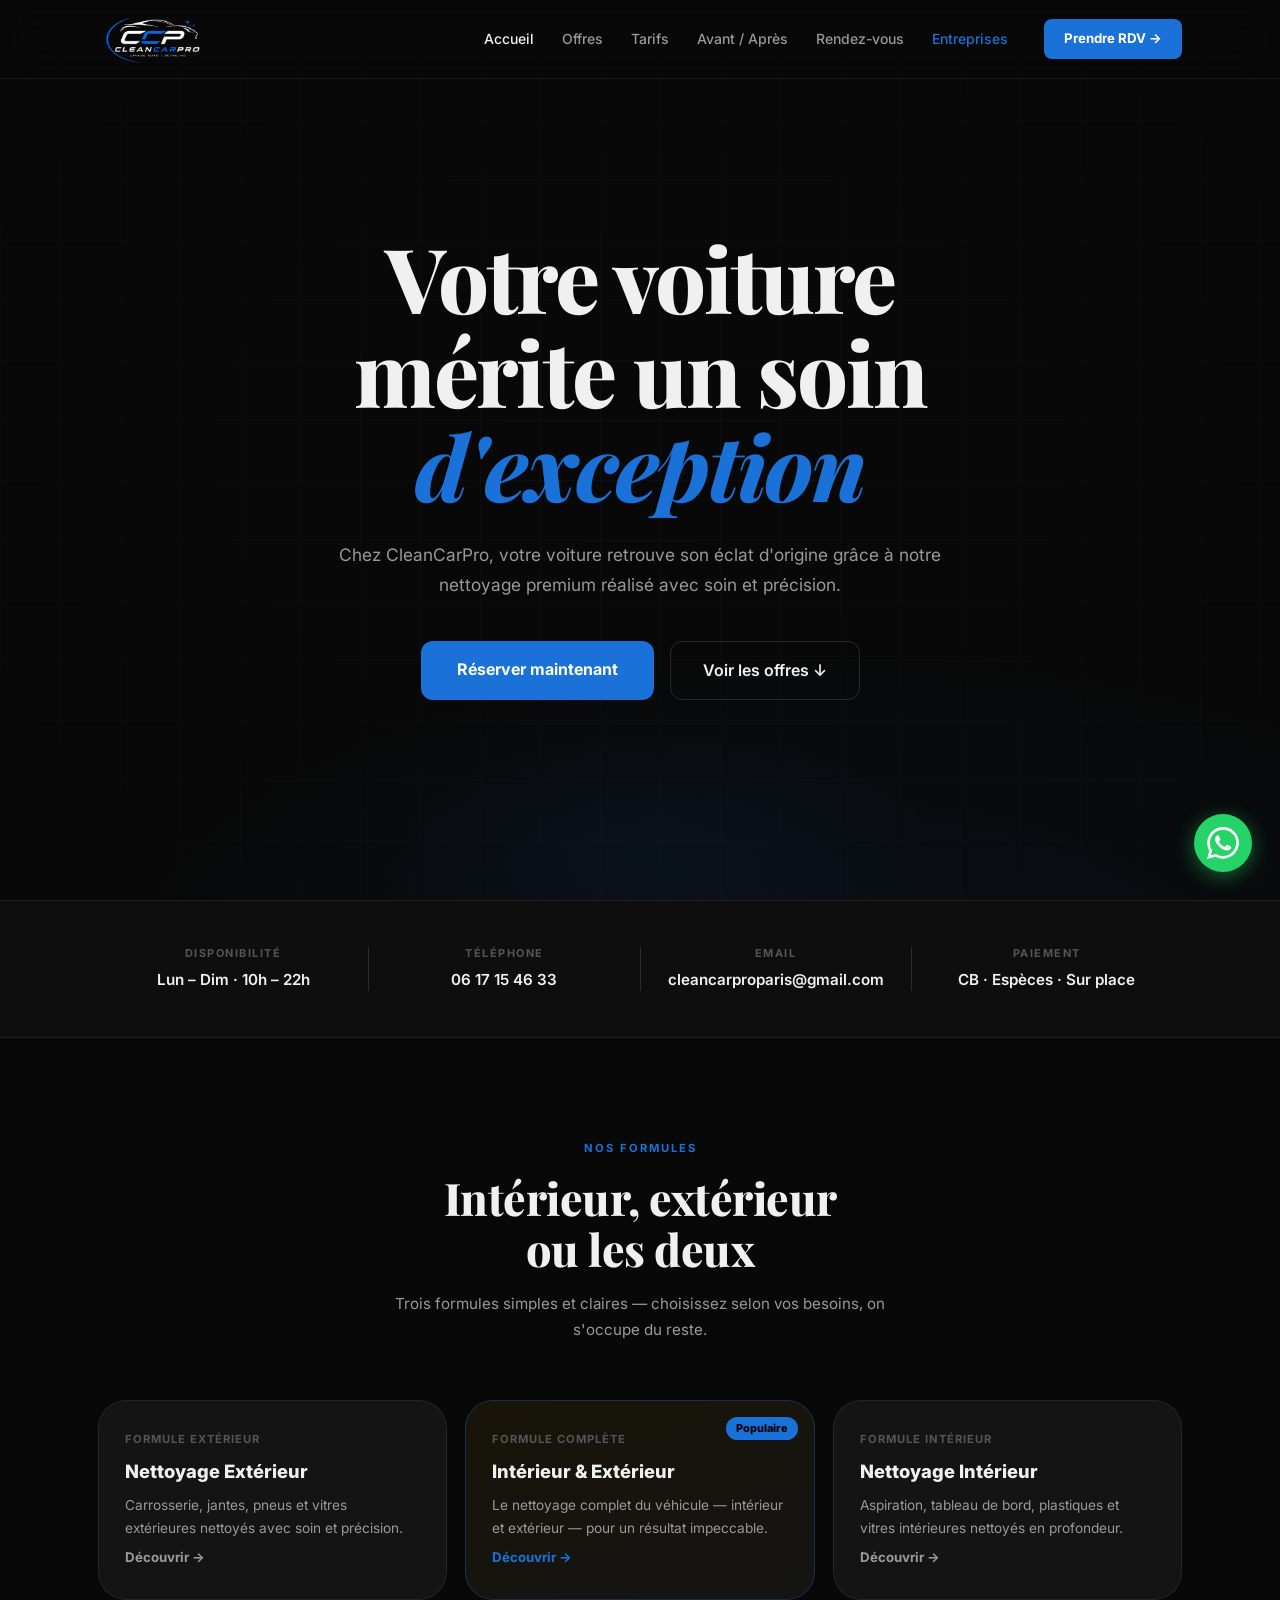
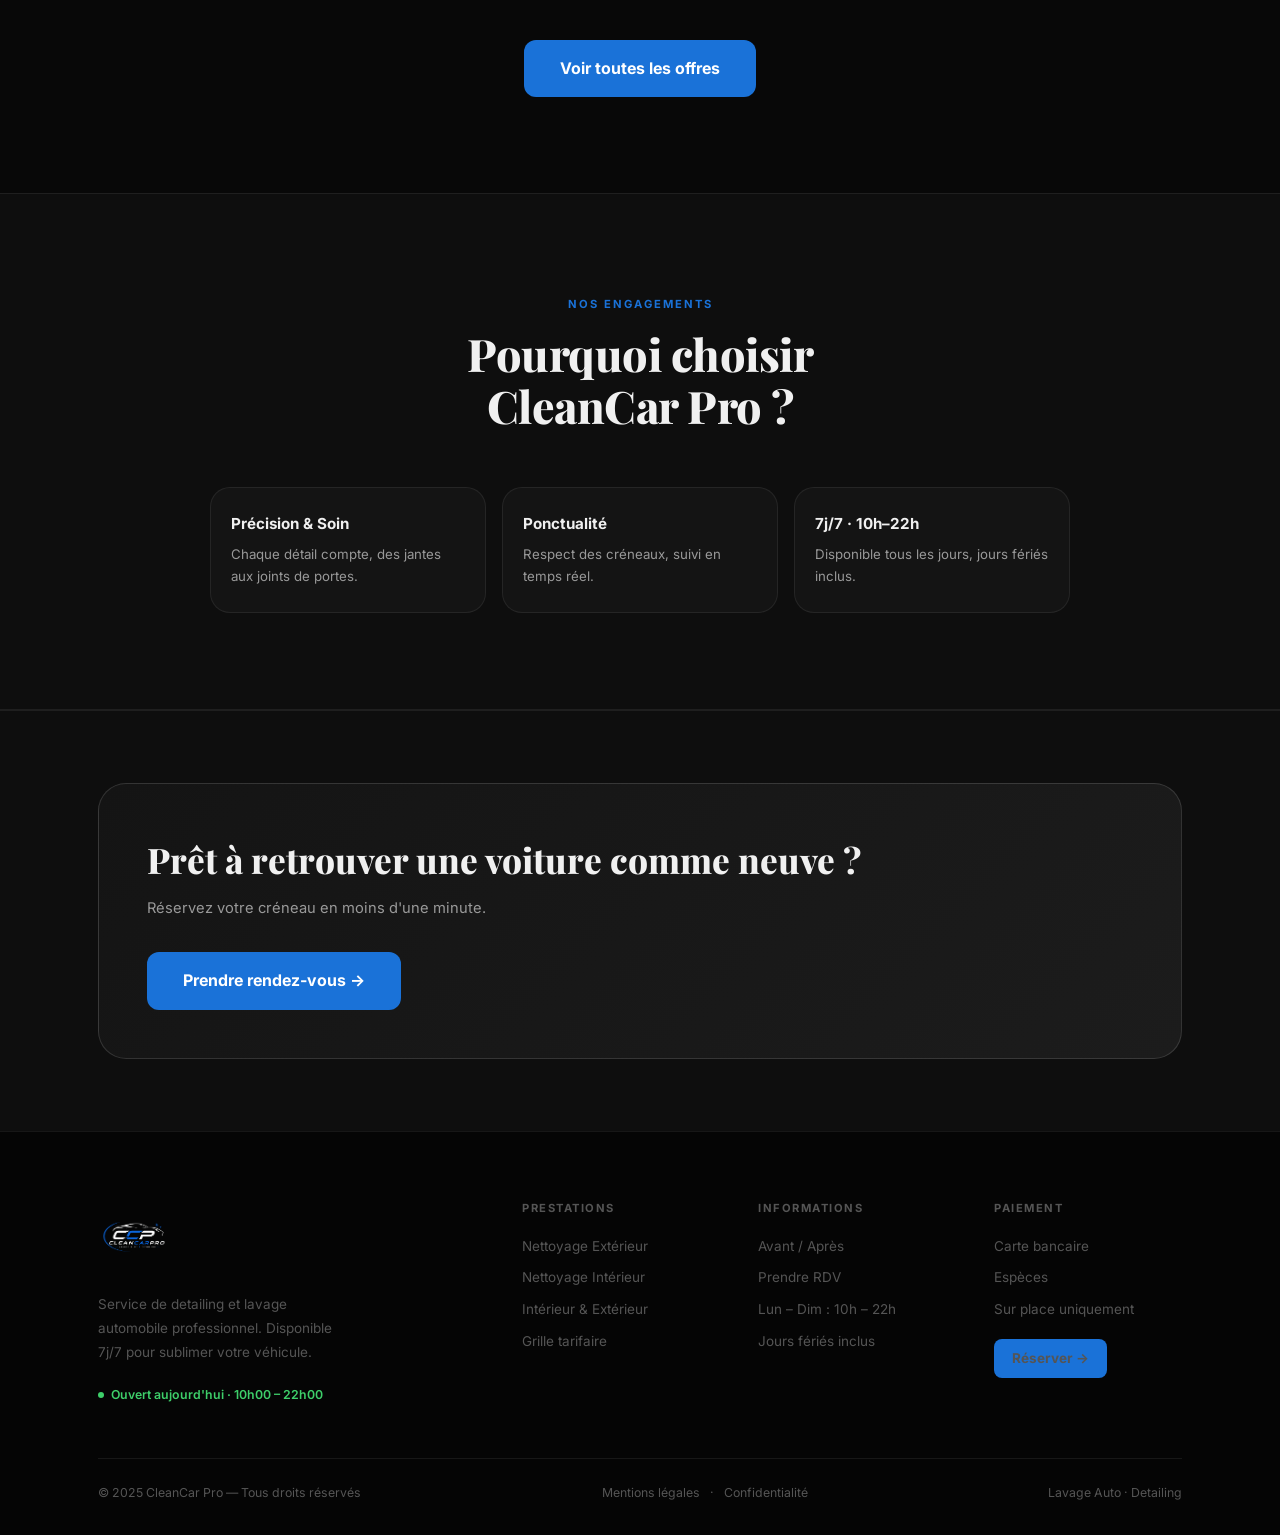
==== commit ca4ebdd6: "Nouvelle page Entreprises/Flottes avec devis en ligne - Page pro.html : hero B2B, avantages, formule" ====
--- a/index.html
+++ b/index.html
@@ -2,7 +2,8 @@
 <html lang="fr">
 <head> <meta charset="UTF-8"/> <link rel="icon" type="image/png" href="logo.png"/><link rel="apple-touch-icon" href="logo.png"/><meta name="viewport" content="width=device-width, initial-scale=1.0"/> <title>CleanCar Pro — Lavage Auto à Domicile | Paris & Île-de-France</title> <meta name="description" content="CleanCar Pro : lavage et nettoyage automobile à domicile sur Paris et région parisienne. Extérieur, intérieur ou pack complet. Déplacement gratuit, disponible 7j/7 de 10h à 22h."/> <link rel="stylesheet" href="style.css"/> <link href="https://fonts.googleapis.com/css2?family=Inter:wght@300;400;500;600;700;800;900&family=Playfair+Display:ital,wght@0,700;0,800;1,700;1,800&display=swap" rel="stylesheet"/>
 </head>
-<body> <nav id="navbar"> <div class="nav-inner"> <a href="index.html" class="logo"> <img src="logo.png" alt="CleanCar Pro" class="logo-img"/> </a> <ul class="nav-links"> <li><a href="index.html" class="active">Accueil</a></li> <li><a href="offres.html">Offres</a></li> <li><a href="tarifs.html">Tarifs</a></li> <li><a href="avant-apres.html">Avant / Après</a></li> <li><a href="rendez-vous.html">Rendez-vous</a></li> </ul> <a href="rendez-vous.html" class="nav-cta">Prendre RDV →</a> <button class="burger" id="burgerBtn" aria-label="Menu"><span></span><span></span><span></span></button> </div> <div class="mobile-nav" id="mobileNav"> <a href="index.html">Accueil</a> <a href="offres.html">Offres</a> <a href="tarifs.html">Tarifs</a> <a href="avant-apres.html">Avant / Après</a> <a href="rendez-vous.html">Rendez-vous</a> <a href="rendez-vous.html" class="mobile-cta-link">Prendre RDV →</a> </div> </nav> <!--  HERO  --> <section id="hero"> <div class="hero-bg-grid"></div> <div class="hero-glow"></div> <div class="hero-inner"> <div class="hero-left"> <h1>Votre voiture<br/>mérite un soin<br/><em>d'exception</em></h1> <p class="hero-desc">Chez CleanCarPro, votre voiture retrouve son éclat d'origine grâce à notre nettoyage premium réalisé avec soin et précision.</p> <div class="hero-ctas"> <a href="rendez-vous.html" class="btn-gold">Réserver maintenant</a> <a href="offres.html" class="btn-ghost">Voir les offres ↓</a> </div> </div> </div> </section> <!-- INFO BAR --> <div class="info-bar"> <div class="container"> <div class="info-bar-row"> <div class="info-bar-item"> <div class="info-bar-label">Disponibilité</div> <div class="info-bar-value">Lun – Dim · 10h – 22h</div> </div> <div class="info-bar-sep"></div> <div class="info-bar-item"> <div class="info-bar-label">Téléphone</div> <div class="info-bar-value"><a href="tel:0617154633">06 17 15 46 33</a></div> </div> <div class="info-bar-sep"></div> <div class="info-bar-item"> <div class="info-bar-label">Email</div> <div class="info-bar-value"><a href="mailto:cleancarproparis@gmail.com">cleancarproparis@gmail.com</a></div> </div> <div class="info-bar-sep"></div> <div class="info-bar-item"> <div class="info-bar-label">Paiement</div> <div class="info-bar-value">CB · Espèces · Sur place</div> </div> </div> </div> </div> <!--  FORMULES APERÇU  --> <section class="section-light"> <div class="container"> <div class="section-header"> <div class="section-tag">Nos Formules</div> <h2>Intérieur, extérieur<br/>ou les deux</h2> <p>Trois formules simples et claires — choisissez selon vos besoins, on s'occupe du reste.</p> </div> <div class="cards-3"> <div class="offer-card" data-reveal> <div class="oc-tier">Formule Extérieur</div> <h3>Nettoyage Extérieur</h3> <p>Carrosserie, jantes, pneus et vitres extérieures nettoyés avec soin et précision.</p> <a href="offres.html" class="oc-link">Découvrir →</a> </div> <div class="offer-card featured" data-reveal> <div class="oc-pop">Populaire</div> <div class="oc-tier">Formule Complète</div> <h3>Intérieur & Extérieur</h3> <p>Le nettoyage complet du véhicule — intérieur et extérieur — pour un résultat impeccable.</p> <a href="offres.html" class="oc-link gold">Découvrir →</a> </div> <div class="offer-card" data-reveal> <div class="oc-tier">Formule Intérieur</div> <h3>Nettoyage Intérieur</h3> <p>Aspiration, tableau de bord, plastiques et vitres intérieures nettoyés en profondeur.</p> <a href="offres.html" class="oc-link">Découvrir →</a> </div> </div> <div class="center-cta"> <a href="offres.html" class="btn-gold">Voir toutes les offres</a> </div> </div> </section> <!--  POURQUOI NOUS  --> <section class="section-dark"> <div class="container"> <div class="section-header"> <div class="section-tag">Nos engagements</div> <h2>Pourquoi choisir<br/>CleanCar Pro ?</h2> </div> <div class="why-grid"> <div class="why-item" data-reveal><h4>Précision & Soin</h4><p>Chaque détail compte, des jantes aux joints de portes.</p></div> <div class="why-item" data-reveal><h4>Ponctualité</h4><p>Respect des créneaux, suivi en temps réel.</p></div> <div class="why-item" data-reveal><h4>7j/7 · 10h–22h</h4><p>Disponible tous les jours, jours fériés inclus.</p></div> </div> </div> </section> <!--  CTA BANNER  --> <section class="cta-banner"> <div class="container"> <div class="cta-banner-inner"> <div> <h2>Prêt à retrouver une voiture comme neuve ?</h2> <p>Réservez votre créneau en moins d'une minute.</p> </div> <a href="rendez-vous.html" class="btn-gold">Prendre rendez-vous →</a> </div> </div> </section> <footer id="site-footer"> <div class="container"> <div class="footer-top"> <div class="footer-brand"> <a href="index.html" class="logo" style="display:inline-block;margin-bottom:14px"> <img src="logo.png" alt="CleanCar Pro" class="footer-logo-img"/> </a> <p>Service de detailing et lavage automobile professionnel. Disponible 7j/7 pour sublimer votre véhicule.</p> <div class="footer-open"><span class="live-dot"></span> Ouvert aujourd'hui · 10h00 – 22h00</div> </div> <div class="footer-col"> <h5>Prestations</h5> <ul> <li><a href="offres.html">Nettoyage Extérieur</a></li> <li><a href="offres.html">Nettoyage Intérieur</a></li> <li><a href="offres.html">Intérieur & Extérieur</a></li> <li><a href="tarifs.html">Grille tarifaire</a></li> </ul> </div> <div class="footer-col"> <h5>Informations</h5> <ul> <li><a href="avant-apres.html">Avant / Après</a></li> <li><a href="rendez-vous.html">Prendre RDV</a></li> <li>Lun – Dim : 10h – 22h</li> <li>Jours fériés inclus</li> </ul> </div> <div class="footer-col"> <h5>Paiement</h5> <ul> <li> Carte bancaire</li> <li> Espèces</li> <li> Sur place uniquement</li> </ul> <a href="rendez-vous.html" class="footer-rdv">Réserver →</a> </div> </div> <div class="footer-bottom"> <span>© 2025 CleanCar Pro — Tous droits réservés</span> <div class="footer-legal-links"><a href="mentions-legales.html">Mentions légales</a><span>·</span><a href="confidentialite.html">Confidentialité</a></div> <span>Lavage Auto · Detailing</span> </div> </div> </footer> <script src="script.js"></script>
+<body> <nav id="navbar"> <div class="nav-inner"> <a href="index.html" class="logo"> <img src="logo.png" alt="CleanCar Pro" class="logo-img"/> </a> <ul class="nav-links"> <li><a href="index.html" class="active">Accueil</a></li> <li><a href="offres.html">Offres</a></li> <li><a href="tarifs.html">Tarifs</a></li> <li><a href="avant-apres.html">Avant / Après</a></li> <li><a href="rendez-vous.html">Rendez-vous</a></li> <li><a href="pro.html" style="color:var(--gold)">Entreprises</a></li> </ul> <a href="rendez-vous.html" class="nav-cta">Prendre RDV →</a> <button class="burger" id="burgerBtn" aria-label="Menu"><span></span><span></span><span></span></button> </div> <div class="mobile-nav" id="mobileNav"> <a href="index.html">Accueil</a> <a href="offres.html">Offres</a> <a href="tarifs.html">Tarifs</a> <a href="avant-apres.html">Avant / Après</a> <a href="rendez-vous.html">Rendez-vous</a> <a href="pro.html">Entreprises</a>
+    <a href="rendez-vous.html" class="mobile-cta-link">Prendre RDV →</a> </div> </nav> <!--  HERO  --> <section id="hero"> <div class="hero-bg-grid"></div> <div class="hero-glow"></div> <div class="hero-inner"> <div class="hero-left"> <h1>Votre voiture<br/>mérite un soin<br/><em>d'exception</em></h1> <p class="hero-desc">Chez CleanCarPro, votre voiture retrouve son éclat d'origine grâce à notre nettoyage premium réalisé avec soin et précision.</p> <div class="hero-ctas"> <a href="rendez-vous.html" class="btn-gold">Réserver maintenant</a> <a href="offres.html" class="btn-ghost">Voir les offres ↓</a> </div> </div> </div> </section> <!-- INFO BAR --> <div class="info-bar"> <div class="container"> <div class="info-bar-row"> <div class="info-bar-item"> <div class="info-bar-label">Disponibilité</div> <div class="info-bar-value">Lun – Dim · 10h – 22h</div> </div> <div class="info-bar-sep"></div> <div class="info-bar-item"> <div class="info-bar-label">Téléphone</div> <div class="info-bar-value"><a href="tel:0617154633">06 17 15 46 33</a></div> </div> <div class="info-bar-sep"></div> <div class="info-bar-item"> <div class="info-bar-label">Email</div> <div class="info-bar-value"><a href="mailto:cleancarproparis@gmail.com">cleancarproparis@gmail.com</a></div> </div> <div class="info-bar-sep"></div> <div class="info-bar-item"> <div class="info-bar-label">Paiement</div> <div class="info-bar-value">CB · Espèces · Sur place</div> </div> </div> </div> </div> <!--  FORMULES APERÇU  --> <section class="section-light"> <div class="container"> <div class="section-header"> <div class="section-tag">Nos Formules</div> <h2>Intérieur, extérieur<br/>ou les deux</h2> <p>Trois formules simples et claires — choisissez selon vos besoins, on s'occupe du reste.</p> </div> <div class="cards-3"> <div class="offer-card" data-reveal> <div class="oc-tier">Formule Extérieur</div> <h3>Nettoyage Extérieur</h3> <p>Carrosserie, jantes, pneus et vitres extérieures nettoyés avec soin et précision.</p> <a href="offres.html" class="oc-link">Découvrir →</a> </div> <div class="offer-card featured" data-reveal> <div class="oc-pop">Populaire</div> <div class="oc-tier">Formule Complète</div> <h3>Intérieur & Extérieur</h3> <p>Le nettoyage complet du véhicule — intérieur et extérieur — pour un résultat impeccable.</p> <a href="offres.html" class="oc-link gold">Découvrir →</a> </div> <div class="offer-card" data-reveal> <div class="oc-tier">Formule Intérieur</div> <h3>Nettoyage Intérieur</h3> <p>Aspiration, tableau de bord, plastiques et vitres intérieures nettoyés en profondeur.</p> <a href="offres.html" class="oc-link">Découvrir →</a> </div> </div> <div class="center-cta"> <a href="offres.html" class="btn-gold">Voir toutes les offres</a> </div> </div> </section> <!--  POURQUOI NOUS  --> <section class="section-dark"> <div class="container"> <div class="section-header"> <div class="section-tag">Nos engagements</div> <h2>Pourquoi choisir<br/>CleanCar Pro ?</h2> </div> <div class="why-grid"> <div class="why-item" data-reveal><h4>Précision & Soin</h4><p>Chaque détail compte, des jantes aux joints de portes.</p></div> <div class="why-item" data-reveal><h4>Ponctualité</h4><p>Respect des créneaux, suivi en temps réel.</p></div> <div class="why-item" data-reveal><h4>7j/7 · 10h–22h</h4><p>Disponible tous les jours, jours fériés inclus.</p></div> </div> </div> </section> <!--  CTA BANNER  --> <section class="cta-banner"> <div class="container"> <div class="cta-banner-inner"> <div> <h2>Prêt à retrouver une voiture comme neuve ?</h2> <p>Réservez votre créneau en moins d'une minute.</p> </div> <a href="rendez-vous.html" class="btn-gold">Prendre rendez-vous →</a> </div> </div> </section> <footer id="site-footer"> <div class="container"> <div class="footer-top"> <div class="footer-brand"> <a href="index.html" class="logo" style="display:inline-block;margin-bottom:14px"> <img src="logo.png" alt="CleanCar Pro" class="footer-logo-img"/> </a> <p>Service de detailing et lavage automobile professionnel. Disponible 7j/7 pour sublimer votre véhicule.</p> <div class="footer-open"><span class="live-dot"></span> Ouvert aujourd'hui · 10h00 – 22h00</div> </div> <div class="footer-col"> <h5>Prestations</h5> <ul> <li><a href="offres.html">Nettoyage Extérieur</a></li> <li><a href="offres.html">Nettoyage Intérieur</a></li> <li><a href="offres.html">Intérieur & Extérieur</a></li> <li><a href="tarifs.html">Grille tarifaire</a></li> </ul> </div> <div class="footer-col"> <h5>Informations</h5> <ul> <li><a href="avant-apres.html">Avant / Après</a></li> <li><a href="rendez-vous.html">Prendre RDV</a></li> <li>Lun – Dim : 10h – 22h</li> <li>Jours fériés inclus</li> </ul> </div> <div class="footer-col"> <h5>Paiement</h5> <ul> <li> Carte bancaire</li> <li> Espèces</li> <li> Sur place uniquement</li> </ul> <a href="rendez-vous.html" class="footer-rdv">Réserver →</a> </div> </div> <div class="footer-bottom"> <span>© 2025 CleanCar Pro — Tous droits réservés</span> <div class="footer-legal-links"><a href="mentions-legales.html">Mentions légales</a><span>·</span><a href="confidentialite.html">Confidentialité</a></div> <span>Lavage Auto · Detailing</span> </div> </div> </footer> <script src="script.js"></script>
 <a href="https://wa.me/33617154633" class="whatsapp-float" target="_blank" rel="noopener" aria-label="Nous contacter sur WhatsApp"><svg xmlns="http://www.w3.org/2000/svg" viewBox="0 0 24 24"><path d="M17.472 14.382c-.297-.149-1.758-.867-2.03-.967-.273-.099-.471-.148-.67.15-.197.297-.767.966-.94 1.164-.173.199-.347.223-.644.075-.297-.15-1.255-.463-2.39-1.475-.883-.788-1.48-1.761-1.653-2.059-.173-.297-.018-.458.13-.606.134-.133.298-.347.446-.52.149-.174.198-.298.298-.497.099-.198.05-.371-.025-.52-.075-.149-.669-1.612-.916-2.207-.242-.579-.487-.5-.669-.51-.173-.008-.371-.01-.57-.01-.198 0-.52.074-.792.372-.272.297-1.04 1.016-1.04 2.479 0 1.462 1.065 2.875 1.213 3.074.149.198 2.096 3.2 5.077 4.487.709.306 1.262.489 1.694.625.712.227 1.36.195 1.871.118.571-.085 1.758-.719 2.006-1.413.248-.694.248-1.289.173-1.413-.074-.124-.272-.198-.57-.347m-5.421 7.403h-.004a9.87 9.87 0 01-5.031-1.378l-.361-.214-3.741.982.998-3.648-.235-.374a9.86 9.86 0 01-1.51-5.26c.001-5.45 4.436-9.884 9.888-9.884 2.64 0 5.122 1.03 6.988 2.898a9.825 9.825 0 012.893 6.994c-.003 5.45-4.437 9.884-9.885 9.884m8.413-18.297A11.815 11.815 0 0012.05 0C5.495 0 .16 5.335.157 11.892c0 2.096.547 4.142 1.588 5.945L.057 24l6.305-1.654a11.882 11.882 0 005.683 1.448h.005c6.554 0 11.89-5.335 11.893-11.893a11.821 11.821 0 00-3.48-8.413z"/></svg></a>
 </body>
 </html>
